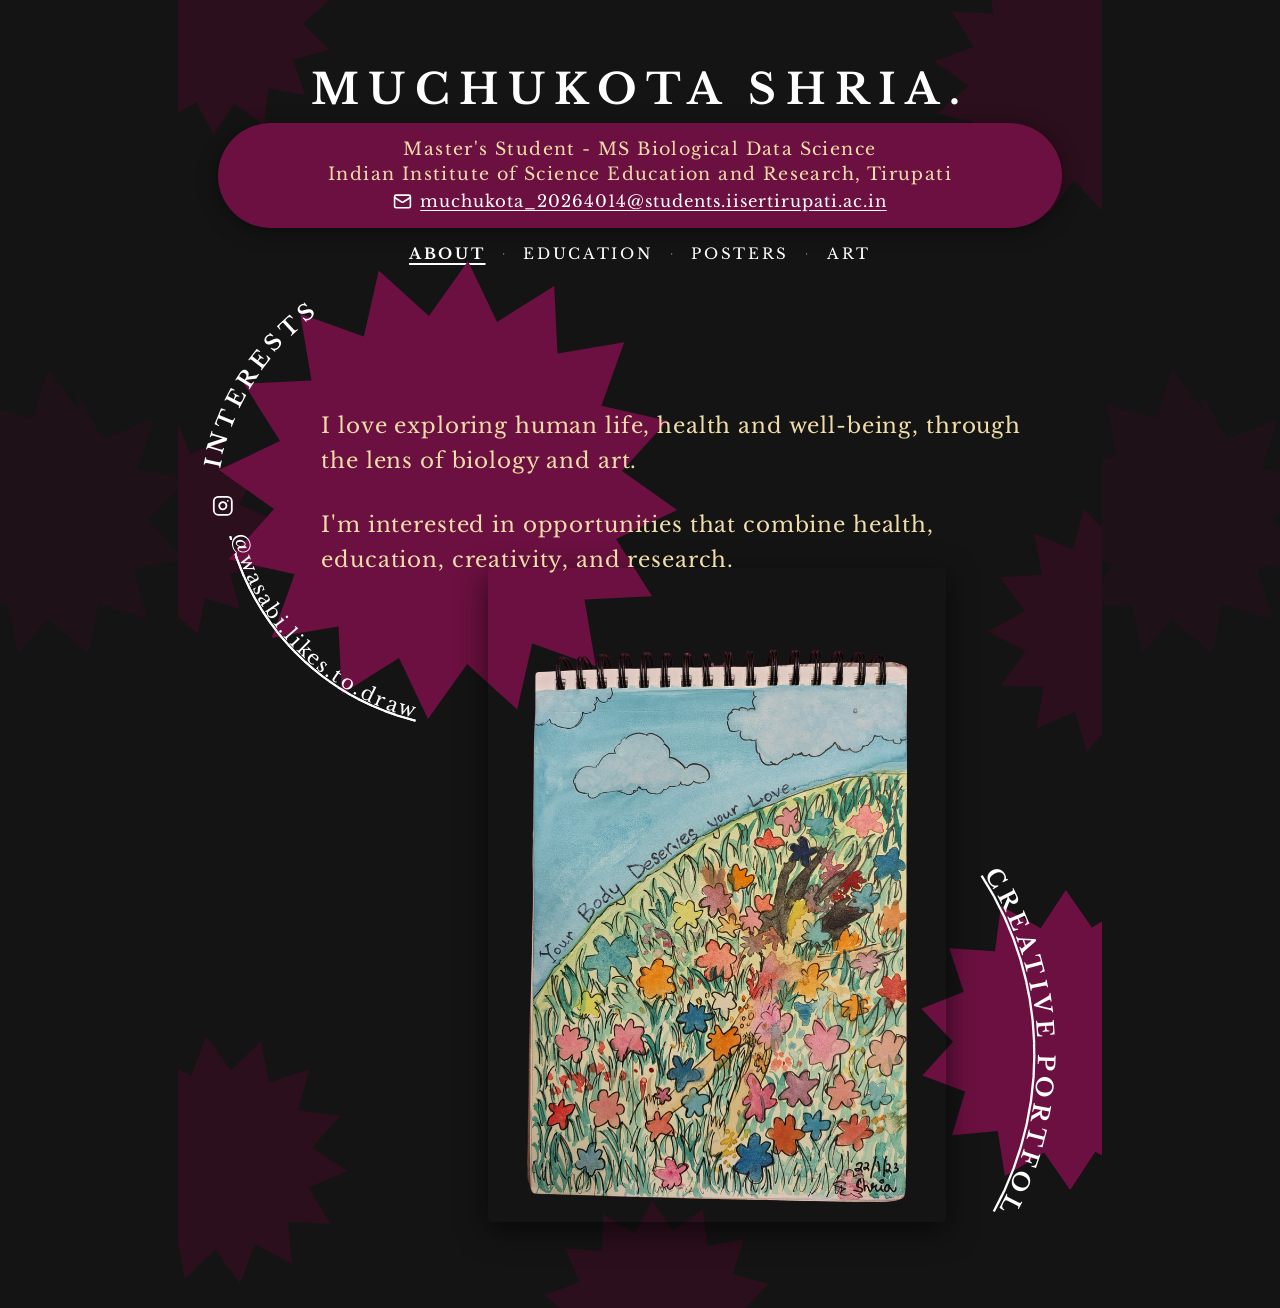
==== index.html @ 9860350b "Build 4-page portfolio website matching PDF design" ====
<!DOCTYPE html>
<html lang="en">
<head>
  <meta charset="UTF-8">
  <meta name="viewport" content="width=device-width, initial-scale=1.0">
  <title>Muchukota Shria — About</title>
  <meta name="description" content="Portfolio of Muchukota Shria (wasabi.likes.to.draw) — Biological Data Science student and artist exploring human life, health, and research.">
  <meta property="og:title" content="Muchukota Shria — Portfolio">
  <meta property="og:description" content="Biological Data Science and Creative Portfolio of Muchukota Shria.">
  <meta property="og:type" content="website">
  <link rel="icon" type="image/svg+xml" href="/favicon.svg">
  <link rel="preconnect" href="https://fonts.googleapis.com">
  <link rel="preconnect" href="https://fonts.gstatic.com" crossorigin>
  <link href="https://fonts.googleapis.com/css2?family=Libre+Baskerville:ital,wght@0,400;0,700;1,400&display=swap" rel="stylesheet">
  <link rel="stylesheet" href="/css/style.css">
</head>
<body>
  <a href="#about" class="sr-only skip-link">Skip to main content</a>

  <div class="page-wrapper">
    <!-- Desktop edge bleed decorative starbursts -->
    <svg class="desktop-bleed-left" viewBox="0 0 240 600" aria-hidden="true" focusable="false">
      <polygon points="120,40 145,85 195,65 180,115 230,125 190,165 225,205 175,215 190,265 140,250 130,300 90,265 60,300 50,250 5,255 30,210 -15,190 20,150 -10,115 35,100 25,50 75,65 90,15 120,55" fill="#2B0F1C" />
    </svg>
    <svg class="desktop-bleed-right" viewBox="0 0 240 600" aria-hidden="true" focusable="false">
      <polygon points="120,40 145,85 195,65 180,115 230,125 190,165 225,205 175,215 190,265 140,250 130,300 90,265 60,300 50,250 5,255 30,210 -15,190 20,150 -10,115 35,100 25,50 75,65 90,15 120,55" fill="#2B0F1C" />
    </svg>

    <main class="artboard" id="about-canvas">
      <section id="about" style="position: static;">
        <!-- Background decorative starbursts (aria-hidden) -->
        <svg class="bg-decor-svg" viewBox="0 0 924 1308" aria-hidden="true" focusable="false">
          <!-- Top-Left Dark Starburst -->
          <polygon points="151.1,49.8 115.1,59.7 127.2,95.0 90.5,88.4 86.0,125.4 55.8,103.5 35.7,134.9 18.0,102.1 -13.7,121.7 -15.4,84.4 -52.5,88.3 -37.9,54.0 -73.0,41.4 -44.9,16.8 -71.1,-9.8 -35.1,-19.7 -47.2,-55.0 -10.5,-48.4 -6.0,-85.4 24.2,-63.5 44.3,-94.9 62.0,-62.1 93.7,-81.7 95.4,-44.4 132.5,-48.3 117.9,-14.0 153.0,-1.4 124.9,23.2" fill="#2B0F1C" />
          <!-- Top-Right Dark Starburst behind pill -->
          <polygon points="1023.7,98.8 984.4,113.0 1006.3,148.5 964.6,146.6 971.2,187.8 933.4,170.1 923.8,210.7 895.7,179.8 871.2,213.7 857.0,174.4 821.5,196.3 823.4,154.6 782.2,161.2 799.9,123.4 759.3,113.8 790.2,85.7 756.3,61.2 795.6,47.0 773.7,11.5 815.4,13.4 808.8,-27.8 846.6,-10.1 856.2,-50.7 884.3,-19.8 908.8,-53.7 923.0,-14.4 958.5,-36.3 956.6,5.4 997.8,-1.2 980.1,36.6 1020.7,46.2 989.8,74.3" fill="#2B0F1C" />
          <!-- Left-Middle Dark Starburst -->
          <polygon points="88.4,567.6 52.2,573.4 61.8,608.7 26.7,598.3 20.0,634.3 -7.0,609.6 -28.7,639.1 -42.4,605.2 -74.7,622.4 -72.3,585.9 -108.9,587.4 -90.8,555.5 -124.5,541.0 -94.4,520.1 -118.4,492.4 -82.2,486.6 -91.8,451.3 -56.7,461.7 -50.0,425.7 -23.0,450.4 -1.3,420.9 12.4,454.8 44.7,437.6 42.3,474.1 78.9,472.6 60.8,504.5 94.5,519.0 64.4,539.9" fill="#2B0F1C" />
          <!-- Bottom-Left Dark Starburst -->
          <polygon points="169.5,1170.9 130.7,1187.6 152.5,1223.8 110.2,1222.0 114.1,1264.1 76.8,1244.2 62.1,1283.8 37.2,1249.7 6.7,1279.0 -1.0,1237.4 -41.2,1250.6 -30.0,1209.8 -71.9,1204.2 -44.2,1172.3 -79.5,1149.1 -40.7,1132.4 -62.5,1096.2 -20.2,1098.0 -24.1,1055.9 13.2,1075.8 27.9,1036.2 52.8,1070.3 83.3,1041.0 91.0,1082.6 131.2,1069.4 120.0,1110.2 161.9,1115.8 134.2,1147.7" fill="#2B0F1C" />
          <!-- Bottom-Edge Dark Starburst -->
          <polygon points="593.3,1335.0 558.3,1348.0 573.4,1382.1 536.2,1378.7 535.0,1416.0 503.0,1396.8 485.7,1429.9 465.2,1398.7 435.3,1421.0 430.4,1384.0 393.8,1391.1 405.4,1355.7 369.3,1346.1 395.1,1319.2 366.7,1295.0 401.7,1282.0 386.6,1247.9 423.8,1251.3 425.0,1214.0 457.0,1233.2 474.3,1200.1 494.8,1231.3 524.7,1209.0 529.6,1246.0 566.2,1238.9 554.6,1274.3 590.7,1283.9 564.9,1310.8" fill="#2B0F1C" />
          <!-- Right-Middle Dark Starburst -->
          <polygon points="1048.3,682.8 1006.1,685.2 1014.1,726.7 975.1,710.6 964.3,751.5 936.1,720.0 908.7,752.2 897.0,711.6 858.3,728.7 865.3,687.0 823.1,685.6 847.5,651.1 810.0,631.6 847.0,611.1 821.7,577.2 863.9,574.8 855.9,533.3 894.9,549.4 905.7,508.5 933.9,540.0 961.3,507.8 973.0,548.4 1011.7,531.3 1004.7,573.0 1046.9,574.4 1022.5,608.9 1060.0,628.4 1023.0,648.9" fill="#2B0F1C" />

          <!-- Big Bright Maroon Starburst (Center approx 270, 490) -->
          <polygon points="499.1,510.0 438.0,539.0 474.0,596.2 406.5,599.5 417.8,666.2 354.2,643.4 339.2,709.4 289.1,664.0 250.0,719.1 221.0,658.0 163.8,694.0 160.5,626.5 93.8,637.8 116.6,574.2 50.6,559.2 96.0,509.1 40.9,470.0 102.0,441.0 66.0,383.8 133.5,380.5 122.2,313.8 185.8,336.6 200.8,270.6 250.9,316.0 290.0,260.9 319.0,322.0 376.2,286.0 379.5,353.5 446.2,342.2 423.4,405.8 489.4,420.8 444.0,470.9" fill="#6B1040" />

          <!-- Cut-off Bright Maroon Starburst on Right Edge -->
          <polygon points="1036.7,1071.2 994.3,1088.3 1008.7,1131.8 963.0,1128.8 957.1,1174.2 917.3,1151.7 892.2,1190.0 866.1,1152.5 826.9,1176.1 819.7,1131.0 774.1,1135.3 787.1,1091.4 744.3,1075.6 775.0,1041.7 743.3,1008.8 785.7,991.7 771.3,948.2 817.0,951.2 822.9,905.8 862.7,928.3 887.8,890.0 913.9,927.5 953.1,903.9 960.3,949.0 1005.9,944.7 992.9,988.6 1035.7,1004.4 1005.0,1038.3" fill="#6B1040" />
        </svg>

        <!-- Top Title -->
        <h1 class="p1-title">MUCHUKOTA SHRIA.</h1>

        <!-- Maroon Pill -->
        <header class="p1-pill">
          <div class="p1-pill-line1">Master's Student - MS Biological Data Science</div>
          <div class="p1-pill-line2">Indian Institute of Science Education and Research, Tirupati</div>
          <a class="p1-pill-email" href="mailto:muchukota_20264014@students.iisertirupati.ac.in">
            <svg viewBox="0 0 24 24" aria-hidden="true" focusable="false" stroke-width="2" stroke-linecap="round" stroke-linejoin="round">
              <rect x="2" y="4" width="20" height="16" rx="2"></rect>
              <path d="m22 7-8.97 5.7a1.94 1.94 0 0 1-2.06 0L2 7"></path>
            </svg>
            muchukota_20264014@students.iisertirupati.ac.in
          </a>
        </header>

        <!-- Site Navigation (Page 1 position: between pill and starburst) -->
        <div class="p1-nav-pos">
          <nav class="site-nav" aria-label="Main">
            <a href="/#about" aria-current="page">ABOUT</a>
            <span class="nav-sep" aria-hidden="true">&#183;</span>
            <a href="/education/">EDUCATION</a>
            <span class="nav-sep" aria-hidden="true">&#183;</span>
            <a href="/posters/">POSTERS</a>
            <span class="nav-sep" aria-hidden="true">&#183;</span>
            <a href="/art/">ART</a>
          </nav>
        </div>

        <!-- Intro Text -->
        <div class="p1-intro">
          <p>I love exploring human life, health and well-being, through the lens of biology and art.</p>
          <p>I'm interested in opportunities that combine health, education, creativity, and research.</p>
        </div>

        <!-- Left Arc Text & Instagram Handle -->
        <svg class="p1-arc-svg" viewBox="0 0 924 1308" aria-hidden="true">
          <defs>
            <!-- Arc for INTERESTS going upward along left edge of starburst -->
            <path id="arc-interests" d="M 40 480 A 250 250 0 0 1 160 300" fill="none" />
            <!-- Arc for Instagram handle curving down and right -->
            <path id="arc-instagram" d="M 52 525 A 250 250 0 0 0 315 725" fill="none" />
            <!-- Arc for CREATIVE PORTFOLIO on right edge -->
            <path id="arc-portfolio" d="M 800 865 A 330 330 0 0 1 820 1210" fill="none" />
          </defs>

          <!-- INTERESTS curved text -->
          <text font-size="22" font-family="'Libre Baskerville', Georgia, serif" font-weight="700" letter-spacing="0.22em" fill="#FFFFFF">
            <textPath href="#arc-interests" startOffset="5%">INTERESTS</textPath>
          </text>

          <!-- Instagram Camera Icon at (47, 517) -->
          <g transform="translate(34, 495) scale(0.9)" stroke="#FFFFFF" fill="none" stroke-width="2" stroke-linecap="round" stroke-linejoin="round">
            <rect x="2" y="2" width="20" height="20" rx="5" ry="5"></rect>
            <path d="M16 11.37A4 4 0 1 1 12.63 8 4 4 0 0 1 16 11.37z"></path>
            <line x1="17.5" y1="6.5" x2="17.51" y2="6.5"></line>
          </g>

          <!-- @wasabi.likes.to.draw curved link -->
          <text font-size="20" font-family="'Libre Baskerville', Georgia, serif" font-weight="400" letter-spacing="0.12em" fill="#FFFFFF" text-decoration="underline">
            <textPath href="#arc-instagram" startOffset="3%">
              <a href="https://instagram.com/wasabi.likes.to.draw" target="_blank" rel="noopener" fill="#FFFFFF">@wasabi.likes.to.draw</a>
            </textPath>
          </text>

          <!-- CREATIVE PORTFOLIO curved text link -->
          <text font-size="23" font-family="'Libre Baskerville', Georgia, serif" font-weight="700" letter-spacing="0.22em" fill="#FFFFFF">
            <textPath href="#arc-portfolio" startOffset="3%">
              <a href="/art/" fill="#FFFFFF">CREATIVE PORTFOLIO</a>
            </textPath>
          </text>
        </svg>

        <!-- Page 1 Image: Notebook Painting -->
        <div class="p1-image-wrap">
          <img src="/images/about-notebook-painting.jpg"
               alt="Watercolor on spiral-bound notebook titled 'Your Body Deserves your Love.' showing a colorful flower meadow and blue sky"
               width="922"
               height="1229"
               decoding="async">
        </div>
      </section>
    </main>
  </div>

  <script src="/js/main.js" defer></script>
</body>
</html>
---- css/style.css ----
/* ==========================================================================
   MUCHUKOTA SHRIA - PORTFOLIO DESIGN SYSTEM
   Source of Truth: Shria_nov_26_-_original_version.pdf (924 x 1308 px canvas)
   ========================================================================== */

:root {
  --bg-dark: #141414;
  --maroon-bright: #6B1040;
  --maroon-dark: #2B0F1C;
  --maroon-shadow: #4A0B2C;
  --text-cream: #F0DDA8;
  --text-white: #FFFFFF;
  --teal-grey: #7B9EA0;
  --pale-grey-blue: #C8D0DA;
  --sage-green: #A9D3B5;
  --periwinkle: #B4C3EA;
  --tan-blob: #B7A06C;
  --font-serif: 'Libre Baskerville', Georgia, 'Times New Roman', serif;
}

*, *::before, *::after {
  box-sizing: border-box;
  margin: 0;
  padding: 0;
}

html {
  background-color: var(--bg-dark);
  color: var(--text-cream);
  font-family: var(--font-serif);
  -webkit-font-smoothing: antialiased;
  -moz-osx-font-smoothing: grayscale;
}

body {
  min-height: 100vh;
  background-color: var(--bg-dark);
  color: var(--text-cream);
  overflow-x: hidden;
  position: relative;
  display: flex;
  flex-direction: column;
}

/* Accessibility skip link */
.sr-only {
  position: absolute;
  width: 1px;
  height: 1px;
  padding: 0;
  margin: -1px;
  overflow: hidden;
  clip: rect(0, 0, 0, 0);
  white-space: nowrap;
  border: 0;
}

.skip-link:focus {
  position: absolute;
  top: 10px;
  left: 10px;
  width: auto;
  height: auto;
  padding: 8px 16px;
  background: var(--text-cream);
  color: var(--bg-dark);
  z-index: 10000;
  clip: auto;
  text-decoration: none;
  font-weight: bold;
}

/* Base links */
a {
  color: inherit;
  text-decoration: underline;
  transition: opacity 0.2s ease;
}

a:hover {
  opacity: 0.85;
}

a:focus-visible {
  outline: 1.5px solid var(--text-cream);
  outline-offset: 3px;
}

/* ==========================================================================
   NAVIGATION
   Single centered line: "ABOUT · EDUCATION · POSTERS · ART"
   Present on all 4 pages. Identical markup & classes.
   ========================================================================== */
.site-nav {
  display: flex;
  align-items: center;
  justify-content: center;
  flex-wrap: wrap;
  gap: 0.6em 0.8em;
  font-family: var(--font-serif);
  font-size: clamp(12px, 1.35vw, 15px);
  text-transform: uppercase;
  letter-spacing: 0.18em;
  color: var(--text-white);
  padding: 4px 8px;
  user-select: none;
  z-index: 30;
}

.site-nav a {
  text-decoration: none;
  color: var(--text-white);
  padding: 2px 4px;
  white-space: nowrap;
}

.site-nav a[aria-current="page"] {
  text-decoration: underline;
  text-underline-offset: 4px;
  text-decoration-thickness: 1.5px;
  font-weight: 700;
  color: var(--text-white);
}

.site-nav .nav-sep {
  color: rgba(240, 221, 168, 0.6);
  font-size: 0.75em;
  line-height: 1;
}

/* Nav wrapper variations per page specification */
.nav-strip {
  width: 100%;
  background-color: var(--bg-dark);
  min-height: 48px;
  display: flex;
  align-items: center;
  justify-content: center;
  padding: 8px 16px;
  position: relative;
  z-index: 40;
}

.p1-nav-pos {
  position: absolute;
  top: 18.2%; /* y approx 238px on 1308 canvas */
  left: 0;
  width: 100%;
}

.p3-nav-pos {
  position: absolute;
  top: 5.2%; /* y approx 68px on 1308 canvas */
  left: 0;
  width: 100%;
}

/* ==========================================================================
   PAGE WRAPPER & ARTBOARD
   Canvas Reference: 924px x 1308px (A4 portrait proportion ~0.7064)
   ========================================================================== */
.page-wrapper {
  width: 100%;
  display: flex;
  flex-direction: column;
  align-items: center;
  position: relative;
  flex: 1;
}

.artboard {
  position: relative;
  width: 100%;
  max-width: 924px;
  aspect-ratio: 924 / 1308;
  background-color: var(--bg-dark);
  overflow: hidden;
  margin: 0 auto;
}

/* Full bleed decorative background SVG layer */
.bg-decor-svg {
  position: absolute;
  inset: 0;
  width: 100%;
  height: 100%;
  pointer-events: none;
  z-index: 1;
}

/* Desktop edge-bleed decorative starbursts */
.desktop-bleed-left,
.desktop-bleed-right {
  display: none;
}

@media (min-width: 1080px) {
  .desktop-bleed-left,
  .desktop-bleed-right {
    display: block;
    position: absolute;
    top: 50%;
    transform: translateY(-50%);
    width: 240px;
    height: 600px;
    pointer-events: none;
    z-index: 0;
    opacity: 0.5;
  }
  .desktop-bleed-left {
    left: calc(50% - 462px - 220px);
  }
  .desktop-bleed-right {
    right: calc(50% - 462px - 220px);
  }
}

/* ==========================================================================
   PAGE 1: ABOUT (HOMEPAGE)
   ========================================================================== */
.p1-title {
  position: absolute;
  top: 4.8%; /* y ~ 63px */
  left: 0;
  width: 100%;
  text-align: center;
  font-size: clamp(26px, 4.3vw, 42px);
  font-weight: 700;
  text-transform: uppercase;
  letter-spacing: 0.22em;
  color: var(--text-white);
  z-index: 10;
}

.p1-pill {
  position: absolute;
  top: 9.4%; /* y ~ 123px */
  left: 4.3%; /* x ~ 40px */
  width: 91.4%; /* width ~ 844px */
  height: 8.0%; /* height ~ 104px */
  background-color: var(--maroon-bright);
  border-radius: 9999px;
  display: flex;
  flex-direction: column;
  align-items: center;
  justify-content: center;
  gap: 3px;
  padding: 8px 24px;
  text-align: center;
  color: var(--text-cream);
  z-index: 10;
  box-shadow: 0 4px 20px rgba(0, 0, 0, 0.4);
}

.p1-pill-line1,
.p1-pill-line2 {
  font-size: clamp(12px, 1.8vw, 17.5px);
  letter-spacing: 0.08em;
  color: var(--text-cream);
  line-height: 1.25;
}

.p1-pill-email {
  font-size: clamp(12px, 1.7vw, 16.5px);
  letter-spacing: 0.06em;
  display: inline-flex;
  align-items: center;
  gap: 8px;
  color: var(--text-white);
  text-decoration: underline;
  text-underline-offset: 3px;
  margin-top: 2px;
}

.p1-pill-email svg {
  width: 1.15em;
  height: 1.15em;
  flex-shrink: 0;
  stroke: currentColor;
  fill: none;
}

.p1-intro {
  position: absolute;
  top: 31.3%; /* y ~ 410px */
  left: 15.5%; /* x ~ 143px */
  width: 80%; /* width ~ 739px */
  z-index: 10;
  color: var(--text-cream);
  font-size: clamp(15px, 2.1vw, 21.5px);
  line-height: 1.6;
  letter-spacing: 0.04em;
  display: flex;
  flex-direction: column;
  gap: 1.4em;
}

.p1-image-wrap {
  position: absolute;
  top: 43.4%; /* y ~ 568px */
  left: 33.5%; /* x ~ 310px */
  width: 49.6%; /* width ~ 458px */
  height: 50.0%; /* height ~ 654px */
  z-index: 8;
  display: flex;
  align-items: flex-start;
  justify-content: center;
}

.p1-image-wrap img {
  width: 100%;
  height: 100%;
  object-fit: cover;
  object-position: top center;
  box-shadow: 0 8px 30px rgba(0, 0, 0, 0.6);
  border-radius: 4px;
}

/* Curved text SVG layers on Page 1 */
.p1-arc-svg {
  position: absolute;
  inset: 0;
  width: 100%;
  height: 100%;
  z-index: 12;
  pointer-events: none;
}

.p1-arc-svg a,
.p1-arc-svg text {
  pointer-events: auto;
  font-family: var(--font-serif);
  fill: var(--text-white);
}

/* ==========================================================================
   PAGE 2: EDUCATION
   ========================================================================== */
.p2-arc-svg {
  position: absolute;
  inset: 0;
  width: 100%;
  height: 100%;
  z-index: 15;
  pointer-events: none;
}

.p2-starburst-text {
  position: absolute;
  z-index: 10;
  display: flex;
  flex-direction: column;
  align-items: center;
  justify-content: center;
  text-align: center;
  border-radius: 50%;
  color: #141414;
}

.p2-teal-content {
  top: 8.5%; /* center ~ 240px */
  left: 17.5%; /* center ~ 315px */
  width: 33%;
  height: 23%;
  padding: 10px;
}

.p2-teal-content .p2-degree {
  font-size: clamp(13px, 1.95vw, 19.5px);
  font-weight: 700;
  line-height: 1.25;
  letter-spacing: 0.05em;
  color: #141414;
}

.p2-teal-content .p2-dates {
  font-size: clamp(12px, 1.8vw, 18px);
  font-weight: 700;
  margin: 4px 0 6px 0;
  color: #141414;
}

.p2-teal-content .p2-inst {
  font-size: clamp(12px, 1.7vw, 17px);
  line-height: 1.25;
  letter-spacing: 0.04em;
  color: #141414;
}

.p2-grey-content {
  top: 25.5%; /* center ~ 455px */
  left: 54.5%; /* center ~ 650px */
  width: 32%;
  height: 22.5%;
  padding: 10px;
}

.p2-grey-content .p2-degree {
  font-size: clamp(13px, 1.85vw, 18.5px);
  font-weight: 700;
  line-height: 1.25;
  letter-spacing: 0.04em;
  color: #141414;
}

.p2-grey-content .p2-dates {
  font-size: clamp(12px, 1.75vw, 17.5px);
  font-weight: 700;
  margin: 4px 0 6px 0;
  color: #141414;
}

.p2-grey-content .p2-inst {
  font-size: clamp(11.5px, 1.55vw, 15.5px);
  line-height: 1.25;
  letter-spacing: 0.03em;
  color: #242424;
}

.p2-figure {
  position: absolute;
  top: 26.6%; /* y ~ 348px */
  left: 10.5%; /* x ~ 97px */
  width: 21.6%; /* width ~ 200px */
  height: 27.3%; /* height ~ 357px */
  z-index: 12;
}

.p2-figure img {
  width: 100%;
  height: 100%;
  object-fit: contain;
}

.p2-courses-block {
  position: absolute;
  top: 56.4%; /* y ~ 738px */
  left: 14.1%; /* x ~ 130px */
  width: 44%;
  z-index: 10;
  color: var(--text-cream);
}

.p2-courses-block h2 {
  font-size: clamp(15px, 2.0vw, 20px);
  font-weight: 400;
  letter-spacing: 0.05em;
  margin-bottom: 10px;
}

.p2-courses-block ul {
  list-style: none;
  display: flex;
  flex-direction: column;
  gap: 7px;
}

.p2-courses-block li {
  font-size: clamp(13.5px, 1.85vw, 18.5px);
  letter-spacing: 0.04em;
  display: flex;
  align-items: center;
  gap: 10px;
}

.p2-courses-block li::before {
  content: "•";
  font-size: 1.3em;
  line-height: 0;
  color: var(--text-cream);
}

.p2-photo-pigeons {
  position: absolute;
  top: 49.9%; /* y ~ 653px */
  left: 59.0%; /* x ~ 545px */
  width: 36.8%; /* width ~ 340px */
  height: 14.5%; /* height ~ 190px */
  z-index: 9;
}

.p2-photo-hands {
  position: absolute;
  top: 65.5%; /* y ~ 857px */
  left: 65.2%; /* x ~ 602px */
  width: 32.0%; /* width ~ 296px */
  height: 15.0%; /* height ~ 196px */
  z-index: 9;
}

.p2-photo-pigeons img,
.p2-photo-hands img {
  width: 100%;
  height: 100%;
  object-fit: cover;
  box-shadow: 0 4px 18px rgba(0, 0, 0, 0.6);
}

.p2-certs-block {
  position: absolute;
  top: 73.9%; /* y ~ 967px */
  left: 5.2%; /* x ~ 48px */
  width: 58.0%; /* width ~ 535px */
  z-index: 10;
}

.p2-certs-block h2 {
  font-size: clamp(14px, 1.9vw, 19px);
  font-weight: 400;
  text-transform: uppercase;
  letter-spacing: 0.15em;
  color: var(--text-white);
  margin-bottom: 12px;
}

.p2-certs-block ul {
  list-style: none;
  display: flex;
  flex-direction: column;
  gap: 9px;
}

.p2-certs-block li {
  font-size: clamp(12.5px, 1.65vw, 16.5px);
  letter-spacing: 0.04em;
  line-height: 1.35;
  display: flex;
  align-items: flex-start;
  gap: 10px;
}

.p2-certs-block li::before {
  content: "•";
  font-size: 1.3em;
  line-height: 1;
  flex-shrink: 0;
}

.p2-certs-block .sage {
  color: var(--sage-green);
}
.p2-certs-block .sage::before {
  color: var(--sage-green);
}

.p2-certs-block .periwinkle {
  color: var(--periwinkle);
}
.p2-certs-block .periwinkle::before {
  color: var(--periwinkle);
}

/* ==========================================================================
   PAGE 3: POSTERS
   ========================================================================== */
.p3-grid-item {
  position: absolute;
  z-index: 10;
}

.p3-cancer {
  top: 11.5%; /* y ~ 150px */
  left: 5.4%; /* x ~ 50px */
  width: 47.4%; /* width ~ 438px */
  height: 46.3%; /* height ~ 605px */
}

.p3-meal {
  top: 11.5%; /* y ~ 150px */
  left: 54.6%; /* x ~ 505px */
  width: 43.2%; /* width ~ 399px */
  height: 38.1%; /* height ~ 498px */
}

.p3-macromolecules {
  top: 50.2%; /* y ~ 657px */
  left: 54.6%; /* x ~ 505px */
  width: 43.2%; /* width ~ 399px */
  height: 38.4%; /* height ~ 502px */
}

.p3-cloud {
  top: 59.3%; /* y ~ 775px */
  left: 2.2%; /* x ~ 20px */
  width: 50.6%; /* width ~ 468px */
  height: 25.2%; /* height ~ 330px */
}

.p3-grid-item img {
  width: 100%;
  height: 100%;
  object-fit: cover;
  box-shadow: 0 4px 20px rgba(0, 0, 0, 0.7);
}

.p3-label {
  position: absolute;
  top: 86.9%; /* y ~ 1137px */
  left: 5.4%;
  width: 47.4%; /* Align with right edge of cancer/cloud column */
  text-align: right;
  font-size: clamp(24px, 3.8vw, 36px);
  font-weight: 400;
  text-transform: uppercase;
  letter-spacing: 0.22em;
  color: var(--text-white);
  z-index: 12;
}

/* ==========================================================================
   PAGE 4: ART (WATERCOLOUR AND ACRYLIC / SELF-PORTRAITS)
   ========================================================================== */
.p4-title {
  position: absolute;
  top: 3.6%; /* y ~ 47px */
  left: 2.0%; /* x ~ 18px */
  font-size: clamp(18px, 2.8vw, 27px);
  font-weight: 400;
  text-transform: uppercase;
  letter-spacing: 0.22em;
  color: var(--text-white);
  z-index: 15;
}

.p4-hands {
  position: absolute;
  top: 7.1%; /* y ~ 93px */
  left: 4.0%; /* x ~ 37px */
  width: 46.4%; /* width ~ 429px */
  height: 23.7%; /* height ~ 310px */
  z-index: 10;
}

.p4-hands img {
  width: 100%;
  height: 100%;
  object-fit: cover;
  box-shadow: 0 4px 18px rgba(0, 0, 0, 0.6);
}

.p4-tote {
  position: absolute;
  top: 30.8%; /* y ~ 403px */
  left: 10.3%; /* x ~ 95px */
  width: 39.0%; /* width ~ 360px */
  height: 28.4%; /* height ~ 372px */
  z-index: 11;
}

.p4-tote img {
  width: 100%;
  height: 100%;
  object-fit: contain;
}

.p4-padmapani {
  position: absolute;
  top: 7.1%; /* y ~ 93px */
  left: 50.6%; /* x ~ 468px */
  width: 43.7%; /* width ~ 404px */
  height: 46.4%; /* height ~ 607px */
  z-index: 10;
}

.p4-padmapani img {
  width: 100%;
  height: 100%;
  object-fit: cover;
  box-shadow: 0 6px 24px rgba(0, 0, 0, 0.65);
}

.p4-selfportraits-label {
  position: absolute;
  top: 62.3%; /* y ~ 815px */
  left: 12.7%; /* x ~ 117px */
  font-size: clamp(22px, 3.5vw, 34px);
  font-weight: 400;
  text-transform: uppercase;
  letter-spacing: 0.24em;
  line-height: 1.25;
  color: var(--text-white);
  z-index: 15;
}

.p4-upward-wrap {
  position: absolute;
  top: 54.1%; /* y ~ 708px */
  left: 50.8%; /* x ~ 469px */
  width: 42.1%; /* width ~ 389px */
  height: 44.3%; /* height ~ 580px */
  z-index: 10;
}

.p4-upward-shadow {
  position: absolute;
  top: 18px;
  left: 18px;
  width: 100%;
  height: 100%;
  background-color: var(--maroon-bright);
  border-radius: 25px;
  z-index: 1;
}

.p4-upward-wrap img {
  position: relative;
  width: 100%;
  height: 100%;
  object-fit: cover;
  border-radius: 25px;
  z-index: 2;
  box-shadow: 0 4px 20px rgba(0, 0, 0, 0.5);
}

.p4-seated-wrap {
  position: absolute;
  top: 70.7%; /* y ~ 925px */
  left: 13.0%; /* x ~ 120px */
  width: 33.5%; /* width ~ 310px */
  height: 29.3%; /* runs off bottom edge */
  z-index: 12;
}

.p4-seated-wrap svg.tan-blob {
  position: absolute;
  top: -4%;
  left: -8%;
  width: 116%;
  height: 105%;
  z-index: 1;
  pointer-events: none;
}

.p4-seated-wrap img {
  position: relative;
  width: 100%;
  height: 100%;
  object-fit: contain;
  object-position: top center;
  z-index: 2;
}

/* ==========================================================================
   MODAL LIGHTBOX (Phone tap fullscreen image viewer)
   ========================================================================== */
.lightbox {
  display: none;
  position: fixed;
  inset: 0;
  background-color: rgba(10, 10, 10, 0.95);
  backdrop-filter: blur(6px);
  z-index: 99999;
  align-items: center;
  justify-content: center;
  padding: 16px;
  cursor: pointer;
}

.lightbox.active {
  display: flex;
}

.lightbox img {
  max-width: 96vw;
  max-height: 92vh;
  object-fit: contain;
  border-radius: 4px;
  box-shadow: 0 10px 40px rgba(0, 0, 0, 0.8);
}

.lightbox-close {
  position: absolute;
  top: 20px;
  right: 20px;
  color: var(--text-cream);
  font-size: 28px;
  background: none;
  border: none;
  cursor: pointer;
  padding: 8px;
  line-height: 1;
}

/* ==========================================================================
   RESPONSIVE REFLOW & ADAPTATIONS (< 640px)
   Proportions scale fluidly; text sizes protect legibility via clamp()
   ========================================================================== */
@media (max-width: 640px) {
  .site-nav {
    letter-spacing: 0.12em;
    gap: 0.4em 0.6em;
  }
  
  .p1-pill {
    padding: 6px 12px;
  }
  
  .p1-pill-line1,
  .p1-pill-line2,
  .p1-pill-email {
    font-size: clamp(10px, 2.7vw, 13px);
  }
}
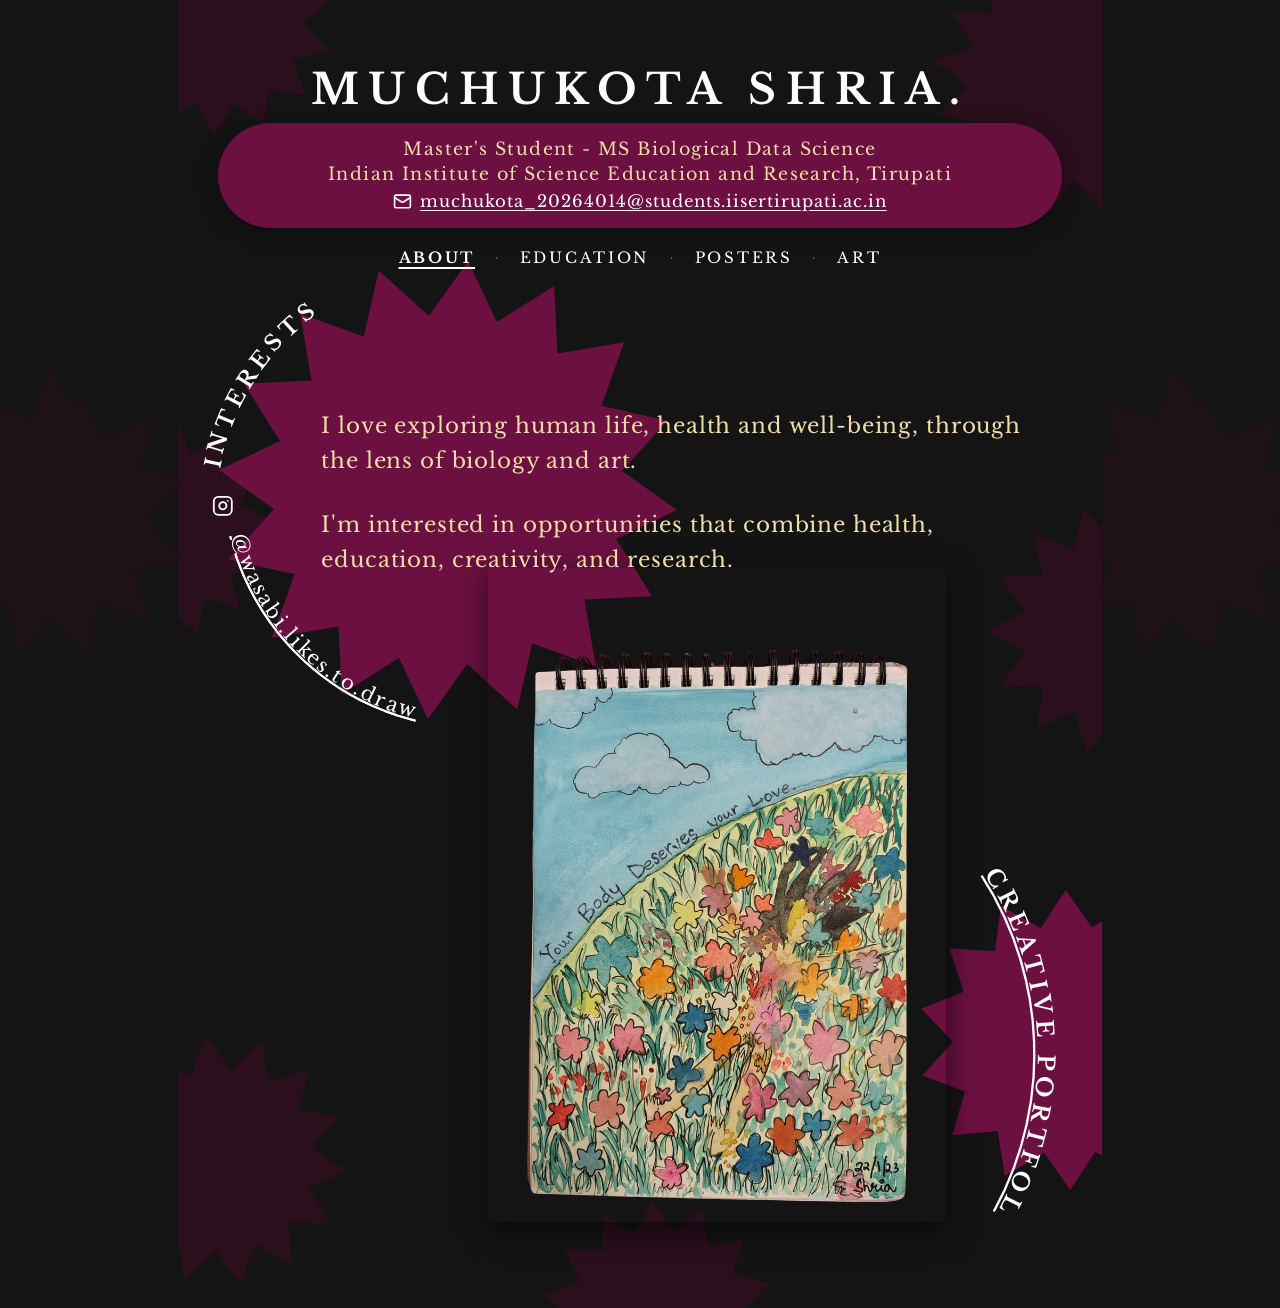
==== commit 6668b342: "Optimize and declutter mobile layout with responsive reflow" ====
--- a/index.html
+++ b/index.html
@@ -27,7 +27,7 @@
     </svg>
 
     <main class="artboard" id="about-canvas">
-      <section id="about" style="position: static;">
+      <section id="about" style="position: static; width: 100%; display: flex; flex-direction: column; align-items: center;">
         <!-- Background decorative starbursts (aria-hidden) -->
         <svg class="bg-decor-svg" viewBox="0 0 924 1308" aria-hidden="true" focusable="false">
           <!-- Top-Left Dark Starburst -->
@@ -79,20 +79,30 @@
           </nav>
         </div>
 
+        <!-- Mobile Interests Row (visible on phones, hidden on desktop) -->
+        <div class="p1-mobile-interests">
+          <span class="p1-mobile-label">INTERESTS</span>
+          <a class="p1-mobile-handle" href="https://instagram.com/wasabi.likes.to.draw" target="_blank" rel="noopener">
+            <svg viewBox="0 0 24 24" stroke-width="2" stroke-linecap="round" stroke-linejoin="round">
+              <rect x="2" y="2" width="20" height="20" rx="5" ry="5"></rect>
+              <path d="M16 11.37A4 4 0 1 1 12.63 8 4 4 0 0 1 16 11.37z"></path>
+              <line x1="17.5" y1="6.5" x2="17.51" y2="6.5"></line>
+            </svg>
+            @wasabi.likes.to.draw
+          </a>
+        </div>
+
         <!-- Intro Text -->
         <div class="p1-intro">
           <p>I love exploring human life, health and well-being, through the lens of biology and art.</p>
           <p>I'm interested in opportunities that combine health, education, creativity, and research.</p>
         </div>
 
-        <!-- Left Arc Text & Instagram Handle -->
+        <!-- Desktop Curved Arcs (visible on desktop >= 821px) -->
         <svg class="p1-arc-svg" viewBox="0 0 924 1308" aria-hidden="true">
           <defs>
-            <!-- Arc for INTERESTS going upward along left edge of starburst -->
             <path id="arc-interests" d="M 40 480 A 250 250 0 0 1 160 300" fill="none" />
-            <!-- Arc for Instagram handle curving down and right -->
             <path id="arc-instagram" d="M 52 525 A 250 250 0 0 0 315 725" fill="none" />
-            <!-- Arc for CREATIVE PORTFOLIO on right edge -->
             <path id="arc-portfolio" d="M 800 865 A 330 330 0 0 1 820 1210" fill="none" />
           </defs>
 
@@ -131,6 +141,11 @@
                height="1229"
                decoding="async">
         </div>
+
+        <!-- Mobile Creative Portfolio Link -->
+        <div class="p1-mobile-portfolio">
+          <a href="/art/">CREATIVE PORTFOLIO &rarr;</a>
+        </div>
       </section>
     </main>
   </div>
--- a/css/style.css
+++ b/css/style.css
@@ -1,6 +1,10 @@
 /* ==========================================================================
    MUCHUKOTA SHRIA - PORTFOLIO DESIGN SYSTEM
    Source of Truth: Shria_nov_26_-_original_version.pdf (924 x 1308 px canvas)
+   Responsive Strategy:
+   - Desktop (>= 821px): Pixel-proportional artboard (924x1308) matching PDF exactly.
+   - Mobile (< 821px): Elegant, spacious, uncluttered vertical flow with generous
+     tap targets, readable typography, and staggered natural-height gallery items.
    ========================================================================== */
 
 :root {
@@ -96,13 +100,13 @@
   align-items: center;
   justify-content: center;
   flex-wrap: wrap;
-  gap: 0.6em 0.8em;
+  gap: 0.6em 0.9em;
   font-family: var(--font-serif);
   font-size: clamp(12px, 1.35vw, 15px);
   text-transform: uppercase;
   letter-spacing: 0.18em;
   color: var(--text-white);
-  padding: 4px 8px;
+  padding: 6px 12px;
   user-select: none;
   z-index: 30;
 }
@@ -110,7 +114,7 @@
 .site-nav a {
   text-decoration: none;
   color: var(--text-white);
-  padding: 2px 4px;
+  padding: 4px 6px;
   white-space: nowrap;
 }
 
@@ -128,37 +132,19 @@
   line-height: 1;
 }
 
-/* Nav wrapper variations per page specification */
 .nav-strip {
   width: 100%;
   background-color: var(--bg-dark);
-  min-height: 48px;
+  min-height: 52px;
   display: flex;
   align-items: center;
   justify-content: center;
-  padding: 8px 16px;
+  padding: 10px 16px;
   position: relative;
   z-index: 40;
 }
 
-.p1-nav-pos {
-  position: absolute;
-  top: 18.2%; /* y approx 238px on 1308 canvas */
-  left: 0;
-  width: 100%;
-}
-
-.p3-nav-pos {
-  position: absolute;
-  top: 5.2%; /* y approx 68px on 1308 canvas */
-  left: 0;
-  width: 100%;
-}
-
-/* ==========================================================================
-   PAGE WRAPPER & ARTBOARD
-   Canvas Reference: 924px x 1308px (A4 portrait proportion ~0.7064)
-   ========================================================================== */
+/* Page wrapper */
 .page-wrapper {
   width: 100%;
   display: flex;
@@ -168,33 +154,13 @@
   flex: 1;
 }
 
-.artboard {
-  position: relative;
-  width: 100%;
-  max-width: 924px;
-  aspect-ratio: 924 / 1308;
-  background-color: var(--bg-dark);
-  overflow: hidden;
-  margin: 0 auto;
-}
-
-/* Full bleed decorative background SVG layer */
-.bg-decor-svg {
-  position: absolute;
-  inset: 0;
-  width: 100%;
-  height: 100%;
-  pointer-events: none;
-  z-index: 1;
-}
-
 /* Desktop edge-bleed decorative starbursts */
 .desktop-bleed-left,
 .desktop-bleed-right {
   display: none;
 }
 
-@media (min-width: 1080px) {
+@media (min-width: 1100px) {
   .desktop-bleed-left,
   .desktop-bleed-right {
     display: block;
@@ -205,7 +171,7 @@
     height: 600px;
     pointer-events: none;
     z-index: 0;
-    opacity: 0.5;
+    opacity: 0.45;
   }
   .desktop-bleed-left {
     left: calc(50% - 462px - 220px);
@@ -216,528 +182,1117 @@
 }
 
 /* ==========================================================================
-   PAGE 1: ABOUT (HOMEPAGE)
+   DESKTOP ARTBOARD LAYOUT (>= 821px)
+   Strict proportional translation of the 924 x 1308 PDF canvas
    ========================================================================== */
-.p1-title {
-  position: absolute;
-  top: 4.8%; /* y ~ 63px */
-  left: 0;
-  width: 100%;
-  text-align: center;
-  font-size: clamp(26px, 4.3vw, 42px);
-  font-weight: 700;
-  text-transform: uppercase;
-  letter-spacing: 0.22em;
-  color: var(--text-white);
-  z-index: 10;
-}
-
-.p1-pill {
-  position: absolute;
-  top: 9.4%; /* y ~ 123px */
-  left: 4.3%; /* x ~ 40px */
-  width: 91.4%; /* width ~ 844px */
-  height: 8.0%; /* height ~ 104px */
-  background-color: var(--maroon-bright);
-  border-radius: 9999px;
-  display: flex;
-  flex-direction: column;
-  align-items: center;
-  justify-content: center;
-  gap: 3px;
-  padding: 8px 24px;
-  text-align: center;
-  color: var(--text-cream);
-  z-index: 10;
-  box-shadow: 0 4px 20px rgba(0, 0, 0, 0.4);
-}
-
-.p1-pill-line1,
-.p1-pill-line2 {
-  font-size: clamp(12px, 1.8vw, 17.5px);
-  letter-spacing: 0.08em;
-  color: var(--text-cream);
-  line-height: 1.25;
-}
-
-.p1-pill-email {
-  font-size: clamp(12px, 1.7vw, 16.5px);
-  letter-spacing: 0.06em;
-  display: inline-flex;
-  align-items: center;
-  gap: 8px;
-  color: var(--text-white);
-  text-decoration: underline;
-  text-underline-offset: 3px;
-  margin-top: 2px;
-}
-
-.p1-pill-email svg {
-  width: 1.15em;
-  height: 1.15em;
-  flex-shrink: 0;
-  stroke: currentColor;
-  fill: none;
-}
-
-.p1-intro {
-  position: absolute;
-  top: 31.3%; /* y ~ 410px */
-  left: 15.5%; /* x ~ 143px */
-  width: 80%; /* width ~ 739px */
-  z-index: 10;
-  color: var(--text-cream);
-  font-size: clamp(15px, 2.1vw, 21.5px);
-  line-height: 1.6;
-  letter-spacing: 0.04em;
-  display: flex;
-  flex-direction: column;
-  gap: 1.4em;
-}
-
-.p1-image-wrap {
-  position: absolute;
-  top: 43.4%; /* y ~ 568px */
-  left: 33.5%; /* x ~ 310px */
-  width: 49.6%; /* width ~ 458px */
-  height: 50.0%; /* height ~ 654px */
-  z-index: 8;
-  display: flex;
-  align-items: flex-start;
-  justify-content: center;
-}
-
-.p1-image-wrap img {
-  width: 100%;
-  height: 100%;
-  object-fit: cover;
-  object-position: top center;
-  box-shadow: 0 8px 30px rgba(0, 0, 0, 0.6);
-  border-radius: 4px;
-}
-
-/* Curved text SVG layers on Page 1 */
-.p1-arc-svg {
-  position: absolute;
-  inset: 0;
-  width: 100%;
-  height: 100%;
-  z-index: 12;
-  pointer-events: none;
-}
-
-.p1-arc-svg a,
-.p1-arc-svg text {
-  pointer-events: auto;
-  font-family: var(--font-serif);
-  fill: var(--text-white);
+@media (min-width: 821px) {
+  .artboard {
+    position: relative;
+    width: 100%;
+    max-width: 924px;
+    aspect-ratio: 924 / 1308;
+    background-color: var(--bg-dark);
+    overflow: hidden;
+    margin: 0 auto;
+  }
+
+  .bg-decor-svg {
+    position: absolute;
+    inset: 0;
+    width: 100%;
+    height: 100%;
+    pointer-events: none;
+    z-index: 1;
+  }
+
+  /* Page 1 Desktop */
+  .p1-title {
+    position: absolute;
+    top: 4.8%;
+    left: 0;
+    width: 100%;
+    text-align: center;
+    font-size: clamp(26px, 4.3vw, 42px);
+    font-weight: 700;
+    text-transform: uppercase;
+    letter-spacing: 0.22em;
+    color: var(--text-white);
+    z-index: 10;
+  }
+
+  .p1-pill {
+    position: absolute;
+    top: 9.4%;
+    left: 4.3%;
+    width: 91.4%;
+    height: 8.0%;
+    background-color: var(--maroon-bright);
+    border-radius: 9999px;
+    display: flex;
+    flex-direction: column;
+    align-items: center;
+    justify-content: center;
+    gap: 3px;
+    padding: 8px 24px;
+    text-align: center;
+    color: var(--text-cream);
+    z-index: 10;
+    box-shadow: 0 4px 20px rgba(0, 0, 0, 0.4);
+  }
+
+  .p1-pill-line1,
+  .p1-pill-line2 {
+    font-size: clamp(12px, 1.8vw, 17.5px);
+    letter-spacing: 0.08em;
+    color: var(--text-cream);
+    line-height: 1.25;
+  }
+
+  .p1-pill-email {
+    font-size: clamp(12px, 1.7vw, 16.5px);
+    letter-spacing: 0.06em;
+    display: inline-flex;
+    align-items: center;
+    gap: 8px;
+    color: var(--text-white);
+    text-decoration: underline;
+    text-underline-offset: 3px;
+    margin-top: 2px;
+  }
+
+  .p1-pill-email svg {
+    width: 1.15em;
+    height: 1.15em;
+    flex-shrink: 0;
+    stroke: currentColor;
+    fill: none;
+  }
+
+  .p1-nav-pos {
+    position: absolute;
+    top: 18.2%;
+    left: 0;
+    width: 100%;
+    z-index: 25;
+  }
+
+  .p1-intro {
+    position: absolute;
+    top: 31.3%;
+    left: 15.5%;
+    width: 80%;
+    z-index: 10;
+    color: var(--text-cream);
+    font-size: clamp(15px, 2.1vw, 21.5px);
+    line-height: 1.6;
+    letter-spacing: 0.04em;
+    display: flex;
+    flex-direction: column;
+    gap: 1.4em;
+  }
+
+  .p1-image-wrap {
+    position: absolute;
+    top: 43.4%;
+    left: 33.5%;
+    width: 49.6%;
+    height: 50.0%;
+    z-index: 8;
+  }
+
+  .p1-image-wrap img {
+    width: 100%;
+    height: 100%;
+    object-fit: cover;
+    object-position: top center;
+    box-shadow: 0 8px 30px rgba(0, 0, 0, 0.6);
+    border-radius: 4px;
+  }
+
+  .p1-arc-svg {
+    position: absolute;
+    inset: 0;
+    width: 100%;
+    height: 100%;
+    z-index: 12;
+    pointer-events: none;
+  }
+
+  .p1-arc-svg a,
+  .p1-arc-svg text {
+    pointer-events: auto;
+    font-family: var(--font-serif);
+    fill: var(--text-white);
+  }
+
+  .p1-mobile-interests,
+  .p1-mobile-portfolio,
+  .p2-mobile-heading {
+    display: none !important;
+  }
+
+  /* Page 2 Desktop */
+  .p2-arc-svg {
+    position: absolute;
+    inset: 0;
+    width: 100%;
+    height: 100%;
+    z-index: 15;
+    pointer-events: none;
+  }
+
+  .p2-starburst-text {
+    position: absolute;
+    z-index: 10;
+    display: flex;
+    flex-direction: column;
+    align-items: center;
+    justify-content: center;
+    text-align: center;
+    border-radius: 50%;
+    color: #141414;
+  }
+
+  .p2-teal-content {
+    top: 8.5%;
+    left: 17.5%;
+    width: 33%;
+    height: 23%;
+    padding: 10px;
+  }
+
+  .p2-teal-content .p2-degree {
+    font-size: clamp(13px, 1.95vw, 19.5px);
+    font-weight: 700;
+    line-height: 1.25;
+    letter-spacing: 0.05em;
+    color: #141414;
+  }
+
+  .p2-teal-content .p2-dates {
+    font-size: clamp(12px, 1.8vw, 18px);
+    font-weight: 700;
+    margin: 4px 0 6px 0;
+    color: #141414;
+  }
+
+  .p2-teal-content .p2-inst {
+    font-size: clamp(12px, 1.7vw, 17px);
+    line-height: 1.25;
+    letter-spacing: 0.04em;
+    color: #141414;
+  }
+
+  .p2-grey-content {
+    top: 25.5%;
+    left: 54.5%;
+    width: 32%;
+    height: 22.5%;
+    padding: 10px;
+  }
+
+  .p2-grey-content .p2-degree {
+    font-size: clamp(13px, 1.85vw, 18.5px);
+    font-weight: 700;
+    line-height: 1.25;
+    letter-spacing: 0.04em;
+    color: #141414;
+  }
+
+  .p2-grey-content .p2-dates {
+    font-size: clamp(12px, 1.75vw, 17.5px);
+    font-weight: 700;
+    margin: 4px 0 6px 0;
+    color: #141414;
+  }
+
+  .p2-grey-content .p2-inst {
+    font-size: clamp(11.5px, 1.55vw, 15.5px);
+    line-height: 1.25;
+    letter-spacing: 0.03em;
+    color: #242424;
+  }
+
+  .p2-figure {
+    position: absolute;
+    top: 26.6%;
+    left: 10.5%;
+    width: 21.6%;
+    height: 27.3%;
+    z-index: 12;
+  }
+
+  .p2-figure img {
+    width: 100%;
+    height: 100%;
+    object-fit: contain;
+  }
+
+  .p2-courses-block {
+    position: absolute;
+    top: 56.4%;
+    left: 14.1%;
+    width: 44%;
+    z-index: 10;
+    color: var(--text-cream);
+  }
+
+  .p2-courses-block h2 {
+    font-size: clamp(15px, 2.0vw, 20px);
+    font-weight: 400;
+    letter-spacing: 0.05em;
+    margin-bottom: 10px;
+  }
+
+  .p2-courses-block ul {
+    list-style: none;
+    display: flex;
+    flex-direction: column;
+    gap: 7px;
+  }
+
+  .p2-courses-block li {
+    font-size: clamp(13.5px, 1.85vw, 18.5px);
+    letter-spacing: 0.04em;
+    display: flex;
+    align-items: center;
+    gap: 10px;
+  }
+
+  .p2-courses-block li::before {
+    content: "•";
+    font-size: 1.3em;
+    line-height: 0;
+    color: var(--text-cream);
+  }
+
+  .p2-photo-pigeons {
+    position: absolute;
+    top: 49.9%;
+    left: 59.0%;
+    width: 36.8%;
+    height: 14.5%;
+    z-index: 9;
+  }
+
+  .p2-photo-hands {
+    position: absolute;
+    top: 65.5%;
+    left: 65.2%;
+    width: 32.0%;
+    height: 15.0%;
+    z-index: 9;
+  }
+
+  .p2-photo-pigeons img,
+  .p2-photo-hands img {
+    width: 100%;
+    height: 100%;
+    object-fit: cover;
+    box-shadow: 0 4px 18px rgba(0, 0, 0, 0.6);
+  }
+
+  .p2-certs-block {
+    position: absolute;
+    top: 73.9%;
+    left: 5.2%;
+    width: 58.0%;
+    z-index: 10;
+  }
+
+  .p2-certs-block h2 {
+    font-size: clamp(14px, 1.9vw, 19px);
+    font-weight: 400;
+    text-transform: uppercase;
+    letter-spacing: 0.15em;
+    color: var(--text-white);
+    margin-bottom: 12px;
+  }
+
+  .p2-certs-block ul {
+    list-style: none;
+    display: flex;
+    flex-direction: column;
+    gap: 9px;
+  }
+
+  .p2-certs-block li {
+    font-size: clamp(12.5px, 1.65vw, 16.5px);
+    letter-spacing: 0.04em;
+    line-height: 1.35;
+    display: flex;
+    align-items: flex-start;
+    gap: 10px;
+  }
+
+  .p2-certs-block li::before {
+    content: "•";
+    font-size: 1.3em;
+    line-height: 1;
+    flex-shrink: 0;
+  }
+
+  .p2-certs-block .sage { color: var(--sage-green); }
+  .p2-certs-block .sage::before { color: var(--sage-green); }
+  .p2-certs-block .periwinkle { color: var(--periwinkle); }
+  .p2-certs-block .periwinkle::before { color: var(--periwinkle); }
+
+  /* Page 3 Desktop */
+  .p3-grid-container,
+  .p3-col {
+    display: contents;
+  }
+
+  .p3-nav-pos {
+    position: absolute;
+    top: 5.2%;
+    left: 0;
+    width: 100%;
+    z-index: 25;
+  }
+
+  .p3-grid-item {
+    position: absolute;
+    z-index: 10;
+  }
+
+  .p3-cancer {
+    top: 11.5%;
+    left: 5.4%;
+    width: 47.4%;
+    height: 46.3%;
+  }
+
+  .p3-meal {
+    top: 11.5%;
+    left: 54.6%;
+    width: 43.2%;
+    height: 38.1%;
+  }
+
+  .p3-macromolecules {
+    top: 50.2%;
+    left: 54.6%;
+    width: 43.2%;
+    height: 38.4%;
+  }
+
+  .p3-cloud {
+    top: 59.3%;
+    left: 2.2%;
+    width: 50.6%;
+    height: 25.2%;
+  }
+
+  .p3-grid-item img {
+    width: 100%;
+    height: 100%;
+    object-fit: cover;
+    box-shadow: 0 4px 20px rgba(0, 0, 0, 0.7);
+  }
+
+  .p3-label {
+    position: absolute;
+    top: 86.9%;
+    left: 5.4%;
+    width: 47.4%;
+    text-align: right;
+    font-size: clamp(24px, 3.8vw, 36px);
+    font-weight: 400;
+    text-transform: uppercase;
+    letter-spacing: 0.22em;
+    color: var(--text-white);
+    z-index: 12;
+  }
+
+  /* Page 4 Desktop */
+  .p4-grid-container,
+  .p4-col {
+    display: contents;
+  }
+
+  .p4-title {
+    position: absolute;
+    top: 3.6%;
+    left: 2.0%;
+    font-size: clamp(18px, 2.8vw, 27px);
+    font-weight: 400;
+    text-transform: uppercase;
+    letter-spacing: 0.22em;
+    color: var(--text-white);
+    z-index: 15;
+  }
+
+  .p4-hands {
+    position: absolute;
+    top: 7.1%;
+    left: 4.0%;
+    width: 46.4%;
+    height: 23.7%;
+    z-index: 10;
+  }
+
+  .p4-hands img {
+    width: 100%;
+    height: 100%;
+    object-fit: cover;
+    box-shadow: 0 4px 18px rgba(0, 0, 0, 0.6);
+  }
+
+  .p4-tote {
+    position: absolute;
+    top: 30.8%;
+    left: 10.3%;
+    width: 39.0%;
+    height: 28.4%;
+    z-index: 11;
+  }
+
+  .p4-tote img {
+    width: 100%;
+    height: 100%;
+    object-fit: contain;
+  }
+
+  .p4-padmapani {
+    position: absolute;
+    top: 7.1%;
+    left: 50.6%;
+    width: 43.7%;
+    height: 46.4%;
+    z-index: 10;
+  }
+
+  .p4-padmapani img {
+    width: 100%;
+    height: 100%;
+    object-fit: cover;
+    box-shadow: 0 6px 24px rgba(0, 0, 0, 0.65);
+  }
+
+  .p4-selfportraits-label {
+    position: absolute;
+    top: 62.3%;
+    left: 12.7%;
+    font-size: clamp(22px, 3.5vw, 34px);
+    font-weight: 400;
+    text-transform: uppercase;
+    letter-spacing: 0.24em;
+    line-height: 1.25;
+    color: var(--text-white);
+    z-index: 15;
+  }
+
+  .p4-upward-wrap {
+    position: absolute;
+    top: 54.1%;
+    left: 50.8%;
+    width: 42.1%;
+    height: 44.3%;
+    z-index: 10;
+  }
+
+  .p4-upward-shadow {
+    position: absolute;
+    top: 18px;
+    left: 18px;
+    width: 100%;
+    height: 100%;
+    background-color: var(--maroon-bright);
+    border-radius: 25px;
+    z-index: 1;
+  }
+
+  .p4-upward-wrap img {
+    position: relative;
+    width: 100%;
+    height: 100%;
+    object-fit: cover;
+    border-radius: 25px;
+    z-index: 2;
+    box-shadow: 0 4px 20px rgba(0, 0, 0, 0.5);
+  }
+
+  .p4-seated-wrap {
+    position: absolute;
+    top: 70.7%;
+    left: 13.0%;
+    width: 33.5%;
+    height: 29.3%;
+    z-index: 12;
+  }
+
+  .p4-seated-wrap svg.tan-blob {
+    position: absolute;
+    top: -4%;
+    left: -8%;
+    width: 116%;
+    height: 105%;
+    z-index: 1;
+    pointer-events: none;
+  }
+
+  .p4-seated-wrap img {
+    position: relative;
+    width: 100%;
+    height: 100%;
+    object-fit: contain;
+    object-position: top center;
+    z-index: 2;
+  }
 }
 
 /* ==========================================================================
-   PAGE 2: EDUCATION
+   MOBILE & TABLET REDESIGN (< 821px)
+   Eliminates all clutter, zero overlapping text, natural heights, fluid layout
    ========================================================================== */
-.p2-arc-svg {
-  position: absolute;
-  inset: 0;
-  width: 100%;
-  height: 100%;
-  z-index: 15;
-  pointer-events: none;
-}
-
-.p2-starburst-text {
-  position: absolute;
-  z-index: 10;
-  display: flex;
-  flex-direction: column;
-  align-items: center;
-  justify-content: center;
-  text-align: center;
-  border-radius: 50%;
-  color: #141414;
-}
-
-.p2-teal-content {
-  top: 8.5%; /* center ~ 240px */
-  left: 17.5%; /* center ~ 315px */
-  width: 33%;
-  height: 23%;
-  padding: 10px;
-}
-
-.p2-teal-content .p2-degree {
-  font-size: clamp(13px, 1.95vw, 19.5px);
-  font-weight: 700;
-  line-height: 1.25;
-  letter-spacing: 0.05em;
-  color: #141414;
-}
-
-.p2-teal-content .p2-dates {
-  font-size: clamp(12px, 1.8vw, 18px);
-  font-weight: 700;
-  margin: 4px 0 6px 0;
-  color: #141414;
-}
-
-.p2-teal-content .p2-inst {
-  font-size: clamp(12px, 1.7vw, 17px);
-  line-height: 1.25;
-  letter-spacing: 0.04em;
-  color: #141414;
-}
-
-.p2-grey-content {
-  top: 25.5%; /* center ~ 455px */
-  left: 54.5%; /* center ~ 650px */
-  width: 32%;
-  height: 22.5%;
-  padding: 10px;
-}
-
-.p2-grey-content .p2-degree {
-  font-size: clamp(13px, 1.85vw, 18.5px);
-  font-weight: 700;
-  line-height: 1.25;
-  letter-spacing: 0.04em;
-  color: #141414;
-}
-
-.p2-grey-content .p2-dates {
-  font-size: clamp(12px, 1.75vw, 17.5px);
-  font-weight: 700;
-  margin: 4px 0 6px 0;
-  color: #141414;
-}
-
-.p2-grey-content .p2-inst {
-  font-size: clamp(11.5px, 1.55vw, 15.5px);
-  line-height: 1.25;
-  letter-spacing: 0.03em;
-  color: #242424;
-}
-
-.p2-figure {
-  position: absolute;
-  top: 26.6%; /* y ~ 348px */
-  left: 10.5%; /* x ~ 97px */
-  width: 21.6%; /* width ~ 200px */
-  height: 27.3%; /* height ~ 357px */
-  z-index: 12;
-}
-
-.p2-figure img {
-  width: 100%;
-  height: 100%;
-  object-fit: contain;
-}
-
-.p2-courses-block {
-  position: absolute;
-  top: 56.4%; /* y ~ 738px */
-  left: 14.1%; /* x ~ 130px */
-  width: 44%;
-  z-index: 10;
-  color: var(--text-cream);
-}
-
-.p2-courses-block h2 {
-  font-size: clamp(15px, 2.0vw, 20px);
-  font-weight: 400;
-  letter-spacing: 0.05em;
-  margin-bottom: 10px;
-}
-
-.p2-courses-block ul {
-  list-style: none;
-  display: flex;
-  flex-direction: column;
-  gap: 7px;
-}
-
-.p2-courses-block li {
-  font-size: clamp(13.5px, 1.85vw, 18.5px);
-  letter-spacing: 0.04em;
-  display: flex;
-  align-items: center;
-  gap: 10px;
-}
-
-.p2-courses-block li::before {
-  content: "•";
-  font-size: 1.3em;
-  line-height: 0;
-  color: var(--text-cream);
-}
-
-.p2-photo-pigeons {
-  position: absolute;
-  top: 49.9%; /* y ~ 653px */
-  left: 59.0%; /* x ~ 545px */
-  width: 36.8%; /* width ~ 340px */
-  height: 14.5%; /* height ~ 190px */
-  z-index: 9;
-}
-
-.p2-photo-hands {
-  position: absolute;
-  top: 65.5%; /* y ~ 857px */
-  left: 65.2%; /* x ~ 602px */
-  width: 32.0%; /* width ~ 296px */
-  height: 15.0%; /* height ~ 196px */
-  z-index: 9;
-}
-
-.p2-photo-pigeons img,
-.p2-photo-hands img {
-  width: 100%;
-  height: 100%;
-  object-fit: cover;
-  box-shadow: 0 4px 18px rgba(0, 0, 0, 0.6);
-}
-
-.p2-certs-block {
-  position: absolute;
-  top: 73.9%; /* y ~ 967px */
-  left: 5.2%; /* x ~ 48px */
-  width: 58.0%; /* width ~ 535px */
-  z-index: 10;
-}
-
-.p2-certs-block h2 {
-  font-size: clamp(14px, 1.9vw, 19px);
-  font-weight: 400;
-  text-transform: uppercase;
-  letter-spacing: 0.15em;
-  color: var(--text-white);
-  margin-bottom: 12px;
-}
-
-.p2-certs-block ul {
-  list-style: none;
-  display: flex;
-  flex-direction: column;
-  gap: 9px;
-}
-
-.p2-certs-block li {
-  font-size: clamp(12.5px, 1.65vw, 16.5px);
-  letter-spacing: 0.04em;
-  line-height: 1.35;
-  display: flex;
-  align-items: flex-start;
-  gap: 10px;
-}
-
-.p2-certs-block li::before {
-  content: "•";
-  font-size: 1.3em;
-  line-height: 1;
-  flex-shrink: 0;
-}
-
-.p2-certs-block .sage {
-  color: var(--sage-green);
-}
-.p2-certs-block .sage::before {
-  color: var(--sage-green);
-}
-
-.p2-certs-block .periwinkle {
-  color: var(--periwinkle);
-}
-.p2-certs-block .periwinkle::before {
-  color: var(--periwinkle);
-}
-
-/* ==========================================================================
-   PAGE 3: POSTERS
-   ========================================================================== */
-.p3-grid-item {
-  position: absolute;
-  z-index: 10;
-}
-
-.p3-cancer {
-  top: 11.5%; /* y ~ 150px */
-  left: 5.4%; /* x ~ 50px */
-  width: 47.4%; /* width ~ 438px */
-  height: 46.3%; /* height ~ 605px */
-}
-
-.p3-meal {
-  top: 11.5%; /* y ~ 150px */
-  left: 54.6%; /* x ~ 505px */
-  width: 43.2%; /* width ~ 399px */
-  height: 38.1%; /* height ~ 498px */
-}
-
-.p3-macromolecules {
-  top: 50.2%; /* y ~ 657px */
-  left: 54.6%; /* x ~ 505px */
-  width: 43.2%; /* width ~ 399px */
-  height: 38.4%; /* height ~ 502px */
-}
-
-.p3-cloud {
-  top: 59.3%; /* y ~ 775px */
-  left: 2.2%; /* x ~ 20px */
-  width: 50.6%; /* width ~ 468px */
-  height: 25.2%; /* height ~ 330px */
-}
-
-.p3-grid-item img {
-  width: 100%;
-  height: 100%;
-  object-fit: cover;
-  box-shadow: 0 4px 20px rgba(0, 0, 0, 0.7);
-}
-
-.p3-label {
-  position: absolute;
-  top: 86.9%; /* y ~ 1137px */
-  left: 5.4%;
-  width: 47.4%; /* Align with right edge of cancer/cloud column */
-  text-align: right;
-  font-size: clamp(24px, 3.8vw, 36px);
-  font-weight: 400;
-  text-transform: uppercase;
-  letter-spacing: 0.22em;
-  color: var(--text-white);
-  z-index: 12;
-}
-
-/* ==========================================================================
-   PAGE 4: ART (WATERCOLOUR AND ACRYLIC / SELF-PORTRAITS)
-   ========================================================================== */
-.p4-title {
-  position: absolute;
-  top: 3.6%; /* y ~ 47px */
-  left: 2.0%; /* x ~ 18px */
-  font-size: clamp(18px, 2.8vw, 27px);
-  font-weight: 400;
-  text-transform: uppercase;
-  letter-spacing: 0.22em;
-  color: var(--text-white);
-  z-index: 15;
-}
-
-.p4-hands {
-  position: absolute;
-  top: 7.1%; /* y ~ 93px */
-  left: 4.0%; /* x ~ 37px */
-  width: 46.4%; /* width ~ 429px */
-  height: 23.7%; /* height ~ 310px */
-  z-index: 10;
-}
-
-.p4-hands img {
-  width: 100%;
-  height: 100%;
-  object-fit: cover;
-  box-shadow: 0 4px 18px rgba(0, 0, 0, 0.6);
-}
-
-.p4-tote {
-  position: absolute;
-  top: 30.8%; /* y ~ 403px */
-  left: 10.3%; /* x ~ 95px */
-  width: 39.0%; /* width ~ 360px */
-  height: 28.4%; /* height ~ 372px */
-  z-index: 11;
-}
-
-.p4-tote img {
-  width: 100%;
-  height: 100%;
-  object-fit: contain;
-}
-
-.p4-padmapani {
-  position: absolute;
-  top: 7.1%; /* y ~ 93px */
-  left: 50.6%; /* x ~ 468px */
-  width: 43.7%; /* width ~ 404px */
-  height: 46.4%; /* height ~ 607px */
-  z-index: 10;
-}
-
-.p4-padmapani img {
-  width: 100%;
-  height: 100%;
-  object-fit: cover;
-  box-shadow: 0 6px 24px rgba(0, 0, 0, 0.65);
-}
-
-.p4-selfportraits-label {
-  position: absolute;
-  top: 62.3%; /* y ~ 815px */
-  left: 12.7%; /* x ~ 117px */
-  font-size: clamp(22px, 3.5vw, 34px);
-  font-weight: 400;
-  text-transform: uppercase;
-  letter-spacing: 0.24em;
-  line-height: 1.25;
-  color: var(--text-white);
-  z-index: 15;
-}
-
-.p4-upward-wrap {
-  position: absolute;
-  top: 54.1%; /* y ~ 708px */
-  left: 50.8%; /* x ~ 469px */
-  width: 42.1%; /* width ~ 389px */
-  height: 44.3%; /* height ~ 580px */
-  z-index: 10;
-}
-
-.p4-upward-shadow {
-  position: absolute;
-  top: 18px;
-  left: 18px;
-  width: 100%;
-  height: 100%;
-  background-color: var(--maroon-bright);
-  border-radius: 25px;
-  z-index: 1;
-}
-
-.p4-upward-wrap img {
-  position: relative;
-  width: 100%;
-  height: 100%;
-  object-fit: cover;
-  border-radius: 25px;
-  z-index: 2;
-  box-shadow: 0 4px 20px rgba(0, 0, 0, 0.5);
-}
-
-.p4-seated-wrap {
-  position: absolute;
-  top: 70.7%; /* y ~ 925px */
-  left: 13.0%; /* x ~ 120px */
-  width: 33.5%; /* width ~ 310px */
-  height: 29.3%; /* runs off bottom edge */
-  z-index: 12;
-}
-
-.p4-seated-wrap svg.tan-blob {
-  position: absolute;
-  top: -4%;
-  left: -8%;
-  width: 116%;
-  height: 105%;
-  z-index: 1;
-  pointer-events: none;
-}
-
-.p4-seated-wrap img {
-  position: relative;
-  width: 100%;
-  height: 100%;
-  object-fit: contain;
-  object-position: top center;
-  z-index: 2;
+@media (max-width: 820px) {
+  .artboard {
+    position: relative;
+    width: 100%;
+    max-width: 600px;
+    aspect-ratio: auto !important;
+    height: auto !important;
+    min-height: calc(100vh - 52px);
+    background-color: var(--bg-dark);
+    overflow: visible;
+    margin: 0 auto;
+    padding: 24px 16px 56px;
+    display: flex;
+    flex-direction: column;
+    align-items: center;
+  }
+
+  .bg-decor-svg {
+    position: absolute;
+    inset: 0;
+    width: 100%;
+    height: 100%;
+    pointer-events: none;
+    z-index: 0;
+    opacity: 0.25;
+  }
+
+  .p1-arc-svg,
+  .p2-arc-svg {
+    display: none !important;
+  }
+
+  /* Page 1 Mobile */
+  .p1-title {
+    font-size: 26px;
+    font-weight: 700;
+    text-transform: uppercase;
+    letter-spacing: 0.16em;
+    color: var(--text-white);
+    text-align: center;
+    margin: 4px 0 16px;
+    z-index: 5;
+  }
+
+  .p1-pill {
+    width: 100%;
+    background-color: var(--maroon-bright);
+    border-radius: 28px;
+    padding: 14px 16px;
+    text-align: center;
+    display: flex;
+    flex-direction: column;
+    align-items: center;
+    gap: 6px;
+    margin-bottom: 20px;
+    z-index: 5;
+    box-shadow: 0 4px 20px rgba(0, 0, 0, 0.4);
+  }
+
+  .p1-pill-line1 {
+    font-size: 14px;
+    color: var(--text-cream);
+    line-height: 1.3;
+  }
+
+  .p1-pill-line2 {
+    font-size: 13.5px;
+    color: var(--text-cream);
+    line-height: 1.3;
+  }
+
+  .p1-pill-email {
+    font-size: 12.5px;
+    color: var(--text-white);
+    display: inline-flex;
+    align-items: center;
+    gap: 6px;
+    margin-top: 4px;
+    word-break: break-all;
+  }
+
+  .p1-pill-email svg {
+    width: 14px;
+    height: 14px;
+    flex-shrink: 0;
+    stroke: currentColor;
+    fill: none;
+  }
+
+  .p1-nav-pos {
+    width: 100%;
+    margin-bottom: 24px;
+    z-index: 5;
+  }
+
+  .p1-mobile-interests {
+    display: flex !important;
+    align-items: center;
+    justify-content: center;
+    flex-wrap: wrap;
+    gap: 10px 14px;
+    padding: 10px 18px;
+    background: rgba(107, 16, 64, 0.35);
+    border: 1px solid rgba(240, 221, 168, 0.25);
+    border-radius: 9999px;
+    margin-bottom: 24px;
+    z-index: 5;
+  }
+
+  .p1-mobile-label {
+    font-size: 13px;
+    font-weight: 700;
+    letter-spacing: 0.18em;
+    color: var(--text-white);
+    text-transform: uppercase;
+  }
+
+  .p1-mobile-handle {
+    font-size: 13.5px;
+    letter-spacing: 0.08em;
+    color: var(--text-cream);
+    display: inline-flex;
+    align-items: center;
+    gap: 6px;
+    text-decoration: underline;
+  }
+
+  .p1-mobile-handle svg {
+    width: 14px;
+    height: 14px;
+    stroke: currentColor;
+    fill: none;
+  }
+
+  .p1-intro {
+    width: 100%;
+    text-align: center;
+    color: var(--text-cream);
+    font-size: 16px;
+    line-height: 1.65;
+    letter-spacing: 0.02em;
+    display: flex;
+    flex-direction: column;
+    gap: 14px;
+    margin-bottom: 28px;
+    z-index: 5;
+    padding: 0 8px;
+  }
+
+  .p1-image-wrap {
+    width: 100%;
+    max-width: 440px;
+    margin: 0 auto 24px;
+    z-index: 5;
+  }
+
+  .p1-image-wrap img {
+    width: 100%;
+    height: auto;
+    object-fit: cover;
+    border-radius: 6px;
+    box-shadow: 0 8px 30px rgba(0, 0, 0, 0.7);
+  }
+
+  .p1-mobile-portfolio {
+    display: flex !important;
+    justify-content: center;
+    margin-top: 8px;
+    z-index: 5;
+  }
+
+  .p1-mobile-portfolio a {
+    font-size: 14px;
+    font-weight: 700;
+    letter-spacing: 0.18em;
+    text-transform: uppercase;
+    color: var(--text-white);
+    padding: 10px 20px;
+    background: var(--maroon-bright);
+    border-radius: 9999px;
+    text-decoration: none;
+    box-shadow: 0 4px 16px rgba(0, 0, 0, 0.4);
+  }
+
+  /* Page 2 Mobile */
+  .p2-mobile-heading {
+    display: block !important;
+    font-size: 26px;
+    font-weight: 700;
+    letter-spacing: 0.2em;
+    color: var(--text-white);
+    text-align: center;
+    margin-bottom: 24px;
+    z-index: 5;
+  }
+
+  .p2-degrees-container {
+    width: 100%;
+    display: flex;
+    flex-direction: column;
+    align-items: center;
+    gap: 18px;
+    margin-bottom: 28px;
+    z-index: 5;
+  }
+
+  .p2-starburst-text {
+    position: static !important;
+    width: 100% !important;
+    max-width: 420px;
+    padding: 22px 20px !important;
+    border-radius: 20px;
+    text-align: center;
+    box-shadow: 0 6px 24px rgba(0, 0, 0, 0.5);
+  }
+
+  .p2-teal-content {
+    background-color: var(--teal-grey);
+    color: #141414;
+  }
+
+  .p2-teal-content .p2-degree {
+    font-size: 16px;
+    font-weight: 700;
+    line-height: 1.3;
+    margin-bottom: 4px;
+  }
+
+  .p2-teal-content .p2-dates {
+    font-size: 14px;
+    font-weight: 700;
+    margin-bottom: 6px;
+  }
+
+  .p2-teal-content .p2-inst {
+    font-size: 13.5px;
+    line-height: 1.3;
+  }
+
+  .p2-grey-content {
+    background-color: var(--pale-grey-blue);
+    color: #141414;
+  }
+
+  .p2-grey-content .p2-degree {
+    font-size: 15.5px;
+    font-weight: 700;
+    line-height: 1.3;
+    margin-bottom: 4px;
+  }
+
+  .p2-grey-content .p2-dates {
+    font-size: 14px;
+    font-weight: 700;
+    margin-bottom: 6px;
+  }
+
+  .p2-grey-content .p2-inst {
+    font-size: 13px;
+    line-height: 1.3;
+    color: #242424;
+  }
+
+  .p2-figure {
+    position: static !important;
+    width: 140px;
+    height: 200px;
+    margin: 8px auto;
+    z-index: 5;
+  }
+
+  .p2-figure img {
+    width: 100%;
+    height: 100%;
+    object-fit: contain;
+  }
+
+  .p2-courses-block {
+    position: static !important;
+    width: 100%;
+    margin-bottom: 24px;
+    z-index: 5;
+    padding: 0 8px;
+  }
+
+  .p2-courses-block h2 {
+    font-size: 18px;
+    font-weight: 700;
+    letter-spacing: 0.05em;
+    margin-bottom: 12px;
+    color: var(--text-cream);
+  }
+
+  .p2-courses-block ul {
+    list-style: none;
+    display: flex;
+    flex-direction: column;
+    gap: 8px;
+  }
+
+  .p2-courses-block li {
+    font-size: 15px;
+    letter-spacing: 0.03em;
+    display: flex;
+    align-items: center;
+    gap: 10px;
+  }
+
+  .p2-courses-block li::before {
+    content: "•";
+    color: var(--text-cream);
+    font-size: 1.4em;
+    line-height: 0;
+  }
+
+  .p2-photos-row {
+    width: 100%;
+    display: grid !important;
+    grid-template-columns: 1fr 1fr;
+    gap: 12px;
+    margin-bottom: 28px;
+    z-index: 5;
+  }
+
+  .p2-photo-pigeons,
+  .p2-photo-hands {
+    position: static !important;
+    width: 100% !important;
+    height: auto !important;
+  }
+
+  .p2-photo-pigeons img,
+  .p2-photo-hands img {
+    width: 100%;
+    height: 140px;
+    object-fit: cover;
+    border-radius: 4px;
+    box-shadow: 0 4px 16px rgba(0, 0, 0, 0.6);
+  }
+
+  .p2-certs-block {
+    position: static !important;
+    width: 100%;
+    z-index: 5;
+    padding: 0 8px;
+  }
+
+  .p2-certs-block h2 {
+    font-size: 16px;
+    font-weight: 700;
+    text-transform: uppercase;
+    letter-spacing: 0.14em;
+    color: var(--text-white);
+    margin-bottom: 12px;
+  }
+
+  .p2-certs-block ul {
+    list-style: none;
+    display: flex;
+    flex-direction: column;
+    gap: 10px;
+  }
+
+  .p2-certs-block li {
+    font-size: 14px;
+    letter-spacing: 0.02em;
+    line-height: 1.4;
+    display: flex;
+    align-items: flex-start;
+    gap: 8px;
+  }
+
+  .p2-certs-block li::before {
+    content: "•";
+    font-size: 1.3em;
+    line-height: 1;
+    flex-shrink: 0;
+  }
+
+  .p2-certs-block .sage { color: var(--sage-green); }
+  .p2-certs-block .sage::before { color: var(--sage-green); }
+  .p2-certs-block .periwinkle { color: var(--periwinkle); }
+  .p2-certs-block .periwinkle::before { color: var(--periwinkle); }
+
+  /* Page 3 Mobile */
+  .p3-nav-pos {
+    position: static !important;
+    width: 100%;
+    margin-bottom: 18px;
+    z-index: 5;
+  }
+
+  .p3-grid-container {
+    display: grid !important;
+    grid-template-columns: 1fr 1fr;
+    gap: 14px;
+    width: 100%;
+    margin-bottom: 24px;
+    z-index: 5;
+  }
+
+  .p3-col {
+    display: flex !important;
+    flex-direction: column;
+    gap: 14px;
+  }
+
+  .p3-grid-item {
+    position: static !important;
+    width: 100% !important;
+    height: auto !important;
+  }
+
+  .p3-grid-item img {
+    width: 100%;
+    height: auto;
+    object-fit: cover;
+    border-radius: 4px;
+    box-shadow: 0 4px 18px rgba(0, 0, 0, 0.7);
+  }
+
+  .p3-label {
+    position: static !important;
+    width: 100% !important;
+    font-size: 24px;
+    font-weight: 700;
+    text-transform: uppercase;
+    letter-spacing: 0.18em;
+    color: var(--text-white);
+    text-align: right;
+    margin-top: 8px;
+    z-index: 5;
+  }
+
+  /* Page 4 Mobile */
+  .p4-title {
+    position: static !important;
+    font-size: 20px;
+    font-weight: 700;
+    text-transform: uppercase;
+    letter-spacing: 0.16em;
+    color: var(--text-white);
+    text-align: center;
+    margin-bottom: 20px;
+    z-index: 5;
+  }
+
+  .p4-grid-container {
+    display: grid !important;
+    grid-template-columns: 1fr 1fr;
+    gap: 14px;
+    width: 100%;
+    z-index: 5;
+  }
+
+  .p4-col {
+    display: flex !important;
+    flex-direction: column;
+    gap: 16px;
+  }
+
+  .p4-hands,
+  .p4-tote,
+  .p4-padmapani,
+  .p4-upward-wrap,
+  .p4-seated-wrap {
+    position: static !important;
+    width: 100% !important;
+    height: auto !important;
+  }
+
+  .p4-hands img,
+  .p4-padmapani img {
+    width: 100%;
+    height: auto;
+    object-fit: cover;
+    border-radius: 4px;
+    box-shadow: 0 4px 18px rgba(0, 0, 0, 0.65);
+  }
+
+  .p4-tote img {
+    width: 100%;
+    height: auto;
+    max-height: 240px;
+    object-fit: contain;
+  }
+
+  .p4-selfportraits-label {
+    position: static !important;
+    font-size: 20px;
+    font-weight: 700;
+    text-transform: uppercase;
+    letter-spacing: 0.18em;
+    line-height: 1.2;
+    color: var(--text-white);
+    text-align: left;
+    margin: 8px 0;
+    z-index: 5;
+  }
+
+  .p4-upward-wrap {
+    position: relative !important;
+  }
+
+  .p4-upward-shadow {
+    position: absolute;
+    top: 10px;
+    left: 10px;
+    width: 100%;
+    height: 100%;
+    background-color: var(--maroon-bright);
+    border-radius: 16px;
+    z-index: 1;
+  }
+
+  .p4-upward-wrap img {
+    position: relative;
+    width: 100%;
+    height: auto;
+    object-fit: cover;
+    border-radius: 16px;
+    z-index: 2;
+    box-shadow: 0 4px 18px rgba(0, 0, 0, 0.5);
+  }
+
+  .p4-seated-wrap {
+    position: relative !important;
+    overflow: visible;
+  }
+
+  .p4-seated-wrap svg.tan-blob {
+    position: absolute;
+    top: -5%;
+    left: -5%;
+    width: 110%;
+    height: 105%;
+    z-index: 1;
+    pointer-events: none;
+  }
+
+  .p4-seated-wrap img {
+    position: relative;
+    width: 100%;
+    height: auto;
+    object-fit: contain;
+    z-index: 2;
+  }
 }
 
 /* ==========================================================================
@@ -780,24 +1335,3 @@
   padding: 8px;
   line-height: 1;
 }
-
-/* ==========================================================================
-   RESPONSIVE REFLOW & ADAPTATIONS (< 640px)
-   Proportions scale fluidly; text sizes protect legibility via clamp()
-   ========================================================================== */
-@media (max-width: 640px) {
-  .site-nav {
-    letter-spacing: 0.12em;
-    gap: 0.4em 0.6em;
-  }
-  
-  .p1-pill {
-    padding: 6px 12px;
-  }
-  
-  .p1-pill-line1,
-  .p1-pill-line2,
-  .p1-pill-email {
-    font-size: clamp(10px, 2.7vw, 13px);
-  }
-}
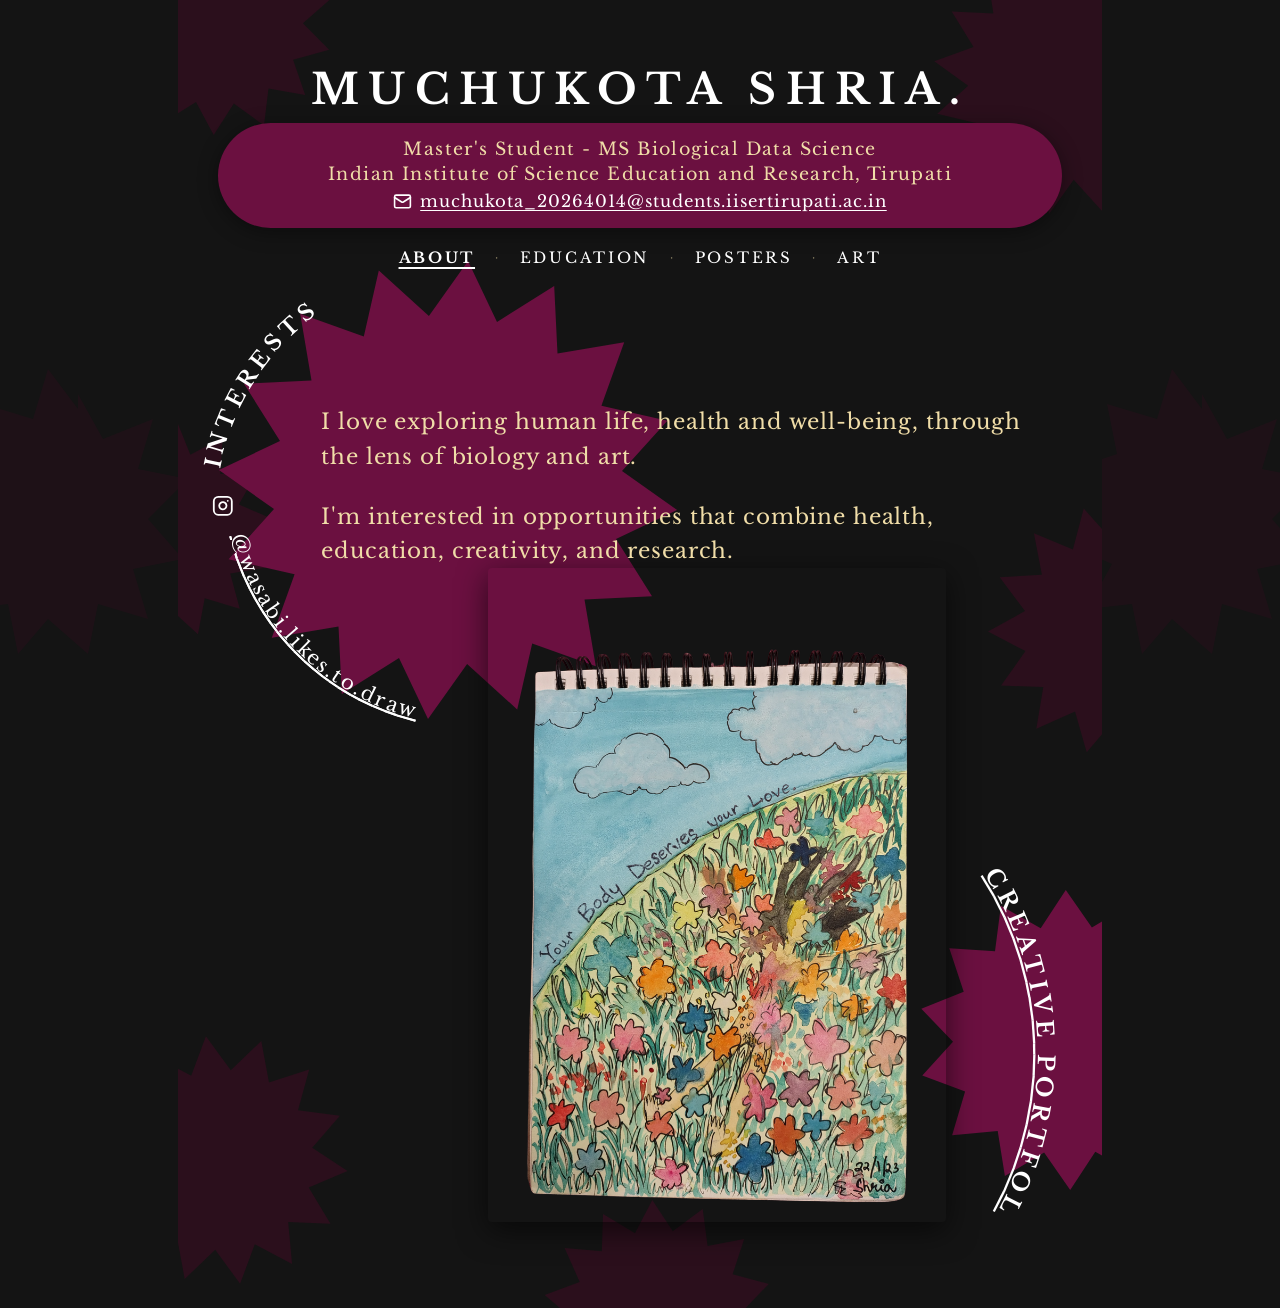
==== commit f0524da0: "Restore faithful PDF visual design on mobile with spacious artboard and full image click lightbox" ====
--- a/index.html
+++ b/index.html
@@ -27,7 +27,7 @@
     </svg>
 
     <main class="artboard" id="about-canvas">
-      <section id="about" style="position: static; width: 100%; display: flex; flex-direction: column; align-items: center;">
+      <section id="about" style="position: static;">
         <!-- Background decorative starbursts (aria-hidden) -->
         <svg class="bg-decor-svg" viewBox="0 0 924 1308" aria-hidden="true" focusable="false">
           <!-- Top-Left Dark Starburst -->
@@ -79,26 +79,13 @@
           </nav>
         </div>
 
-        <!-- Mobile Interests Row (visible on phones, hidden on desktop) -->
-        <div class="p1-mobile-interests">
-          <span class="p1-mobile-label">INTERESTS</span>
-          <a class="p1-mobile-handle" href="https://instagram.com/wasabi.likes.to.draw" target="_blank" rel="noopener">
-            <svg viewBox="0 0 24 24" stroke-width="2" stroke-linecap="round" stroke-linejoin="round">
-              <rect x="2" y="2" width="20" height="20" rx="5" ry="5"></rect>
-              <path d="M16 11.37A4 4 0 1 1 12.63 8 4 4 0 0 1 16 11.37z"></path>
-              <line x1="17.5" y1="6.5" x2="17.51" y2="6.5"></line>
-            </svg>
-            @wasabi.likes.to.draw
-          </a>
-        </div>
-
         <!-- Intro Text -->
         <div class="p1-intro">
           <p>I love exploring human life, health and well-being, through the lens of biology and art.</p>
           <p>I'm interested in opportunities that combine health, education, creativity, and research.</p>
         </div>
 
-        <!-- Desktop Curved Arcs (visible on desktop >= 821px) -->
+        <!-- Curved Arcs (Active on desktop & mobile) -->
         <svg class="p1-arc-svg" viewBox="0 0 924 1308" aria-hidden="true">
           <defs>
             <path id="arc-interests" d="M 40 480 A 250 250 0 0 1 160 300" fill="none" />
@@ -141,11 +128,6 @@
                height="1229"
                decoding="async">
         </div>
-
-        <!-- Mobile Creative Portfolio Link -->
-        <div class="p1-mobile-portfolio">
-          <a href="/art/">CREATIVE PORTFOLIO &rarr;</a>
-        </div>
       </section>
     </main>
   </div>
--- a/css/style.css
+++ b/css/style.css
@@ -2,9 +2,12 @@
    MUCHUKOTA SHRIA - PORTFOLIO DESIGN SYSTEM
    Source of Truth: Shria_nov_26_-_original_version.pdf (924 x 1308 px canvas)
    Responsive Strategy:
-   - Desktop (>= 821px): Pixel-proportional artboard (924x1308) matching PDF exactly.
-   - Mobile (< 821px): Elegant, spacious, uncluttered vertical flow with generous
-     tap targets, readable typography, and staggered natural-height gallery items.
+   - Proportional Artboard that preserves the EXACT aesthetic, starbursts,
+     curved text arcs, loopy arrows, shadows, and collage composition across
+     all devices (Desktop, Tablet, and Mobile).
+   - Dynamic vertical spacing on smaller viewports ensures ZERO text collisions
+     and generous legibility without altering the visual design identity.
+   - Interactive high-res lightbox on image click across all devices.
    ========================================================================== */
 
 :root {
@@ -182,1156 +185,870 @@
 }
 
 /* ==========================================================================
-   DESKTOP ARTBOARD LAYOUT (>= 821px)
-   Strict proportional translation of the 924 x 1308 PDF canvas
+   UNIFIED ARTBOARD CANVAS SYSTEM
+   Works fluidly from 320px to 1440px+. Preserves exact visual design.
    ========================================================================== */
-@media (min-width: 821px) {
-  .artboard {
-    position: relative;
-    width: 100%;
-    max-width: 924px;
-    aspect-ratio: 924 / 1308;
-    background-color: var(--bg-dark);
-    overflow: hidden;
-    margin: 0 auto;
-  }
-
-  .bg-decor-svg {
-    position: absolute;
-    inset: 0;
-    width: 100%;
-    height: 100%;
-    pointer-events: none;
-    z-index: 1;
-  }
-
-  /* Page 1 Desktop */
-  .p1-title {
-    position: absolute;
-    top: 4.8%;
-    left: 0;
-    width: 100%;
-    text-align: center;
-    font-size: clamp(26px, 4.3vw, 42px);
-    font-weight: 700;
-    text-transform: uppercase;
-    letter-spacing: 0.22em;
-    color: var(--text-white);
-    z-index: 10;
-  }
-
-  .p1-pill {
-    position: absolute;
-    top: 9.4%;
-    left: 4.3%;
-    width: 91.4%;
-    height: 8.0%;
-    background-color: var(--maroon-bright);
-    border-radius: 9999px;
-    display: flex;
-    flex-direction: column;
-    align-items: center;
-    justify-content: center;
-    gap: 3px;
-    padding: 8px 24px;
-    text-align: center;
-    color: var(--text-cream);
-    z-index: 10;
-    box-shadow: 0 4px 20px rgba(0, 0, 0, 0.4);
-  }
-
-  .p1-pill-line1,
-  .p1-pill-line2 {
-    font-size: clamp(12px, 1.8vw, 17.5px);
-    letter-spacing: 0.08em;
-    color: var(--text-cream);
-    line-height: 1.25;
-  }
-
-  .p1-pill-email {
-    font-size: clamp(12px, 1.7vw, 16.5px);
-    letter-spacing: 0.06em;
-    display: inline-flex;
-    align-items: center;
-    gap: 8px;
-    color: var(--text-white);
-    text-decoration: underline;
-    text-underline-offset: 3px;
-    margin-top: 2px;
-  }
-
-  .p1-pill-email svg {
-    width: 1.15em;
-    height: 1.15em;
-    flex-shrink: 0;
-    stroke: currentColor;
-    fill: none;
-  }
-
-  .p1-nav-pos {
-    position: absolute;
-    top: 18.2%;
-    left: 0;
-    width: 100%;
-    z-index: 25;
-  }
-
-  .p1-intro {
-    position: absolute;
-    top: 31.3%;
-    left: 15.5%;
-    width: 80%;
-    z-index: 10;
-    color: var(--text-cream);
-    font-size: clamp(15px, 2.1vw, 21.5px);
-    line-height: 1.6;
-    letter-spacing: 0.04em;
-    display: flex;
-    flex-direction: column;
-    gap: 1.4em;
-  }
-
-  .p1-image-wrap {
-    position: absolute;
-    top: 43.4%;
-    left: 33.5%;
-    width: 49.6%;
-    height: 50.0%;
-    z-index: 8;
-  }
-
-  .p1-image-wrap img {
-    width: 100%;
-    height: 100%;
-    object-fit: cover;
-    object-position: top center;
-    box-shadow: 0 8px 30px rgba(0, 0, 0, 0.6);
-    border-radius: 4px;
-  }
-
-  .p1-arc-svg {
-    position: absolute;
-    inset: 0;
-    width: 100%;
-    height: 100%;
-    z-index: 12;
-    pointer-events: none;
-  }
-
-  .p1-arc-svg a,
-  .p1-arc-svg text {
-    pointer-events: auto;
-    font-family: var(--font-serif);
-    fill: var(--text-white);
-  }
-
-  .p1-mobile-interests,
-  .p1-mobile-portfolio,
-  .p2-mobile-heading {
-    display: none !important;
-  }
-
-  /* Page 2 Desktop */
-  .p2-arc-svg {
-    position: absolute;
-    inset: 0;
-    width: 100%;
-    height: 100%;
-    z-index: 15;
-    pointer-events: none;
-  }
-
-  .p2-starburst-text {
-    position: absolute;
-    z-index: 10;
-    display: flex;
-    flex-direction: column;
-    align-items: center;
-    justify-content: center;
-    text-align: center;
-    border-radius: 50%;
-    color: #141414;
-  }
-
-  .p2-teal-content {
-    top: 8.5%;
-    left: 17.5%;
-    width: 33%;
-    height: 23%;
-    padding: 10px;
-  }
-
-  .p2-teal-content .p2-degree {
-    font-size: clamp(13px, 1.95vw, 19.5px);
-    font-weight: 700;
-    line-height: 1.25;
-    letter-spacing: 0.05em;
-    color: #141414;
-  }
-
-  .p2-teal-content .p2-dates {
-    font-size: clamp(12px, 1.8vw, 18px);
-    font-weight: 700;
-    margin: 4px 0 6px 0;
-    color: #141414;
-  }
-
-  .p2-teal-content .p2-inst {
-    font-size: clamp(12px, 1.7vw, 17px);
-    line-height: 1.25;
-    letter-spacing: 0.04em;
-    color: #141414;
-  }
-
-  .p2-grey-content {
-    top: 25.5%;
-    left: 54.5%;
-    width: 32%;
-    height: 22.5%;
-    padding: 10px;
-  }
-
-  .p2-grey-content .p2-degree {
-    font-size: clamp(13px, 1.85vw, 18.5px);
-    font-weight: 700;
-    line-height: 1.25;
-    letter-spacing: 0.04em;
-    color: #141414;
-  }
-
-  .p2-grey-content .p2-dates {
-    font-size: clamp(12px, 1.75vw, 17.5px);
-    font-weight: 700;
-    margin: 4px 0 6px 0;
-    color: #141414;
-  }
-
-  .p2-grey-content .p2-inst {
-    font-size: clamp(11.5px, 1.55vw, 15.5px);
-    line-height: 1.25;
-    letter-spacing: 0.03em;
-    color: #242424;
-  }
-
-  .p2-figure {
-    position: absolute;
-    top: 26.6%;
-    left: 10.5%;
-    width: 21.6%;
-    height: 27.3%;
-    z-index: 12;
-  }
-
-  .p2-figure img {
-    width: 100%;
-    height: 100%;
-    object-fit: contain;
-  }
-
-  .p2-courses-block {
-    position: absolute;
-    top: 56.4%;
-    left: 14.1%;
-    width: 44%;
-    z-index: 10;
-    color: var(--text-cream);
-  }
-
-  .p2-courses-block h2 {
-    font-size: clamp(15px, 2.0vw, 20px);
-    font-weight: 400;
-    letter-spacing: 0.05em;
-    margin-bottom: 10px;
-  }
-
-  .p2-courses-block ul {
-    list-style: none;
-    display: flex;
-    flex-direction: column;
-    gap: 7px;
-  }
-
-  .p2-courses-block li {
-    font-size: clamp(13.5px, 1.85vw, 18.5px);
-    letter-spacing: 0.04em;
-    display: flex;
-    align-items: center;
-    gap: 10px;
-  }
-
-  .p2-courses-block li::before {
-    content: "•";
-    font-size: 1.3em;
-    line-height: 0;
-    color: var(--text-cream);
-  }
-
-  .p2-photo-pigeons {
-    position: absolute;
-    top: 49.9%;
-    left: 59.0%;
-    width: 36.8%;
-    height: 14.5%;
-    z-index: 9;
-  }
-
-  .p2-photo-hands {
-    position: absolute;
-    top: 65.5%;
-    left: 65.2%;
-    width: 32.0%;
-    height: 15.0%;
-    z-index: 9;
-  }
-
-  .p2-photo-pigeons img,
-  .p2-photo-hands img {
-    width: 100%;
-    height: 100%;
-    object-fit: cover;
-    box-shadow: 0 4px 18px rgba(0, 0, 0, 0.6);
-  }
-
-  .p2-certs-block {
-    position: absolute;
-    top: 73.9%;
-    left: 5.2%;
-    width: 58.0%;
-    z-index: 10;
-  }
-
-  .p2-certs-block h2 {
-    font-size: clamp(14px, 1.9vw, 19px);
-    font-weight: 400;
-    text-transform: uppercase;
-    letter-spacing: 0.15em;
-    color: var(--text-white);
-    margin-bottom: 12px;
-  }
-
-  .p2-certs-block ul {
-    list-style: none;
-    display: flex;
-    flex-direction: column;
-    gap: 9px;
-  }
-
-  .p2-certs-block li {
-    font-size: clamp(12.5px, 1.65vw, 16.5px);
-    letter-spacing: 0.04em;
-    line-height: 1.35;
-    display: flex;
-    align-items: flex-start;
-    gap: 10px;
-  }
-
-  .p2-certs-block li::before {
-    content: "•";
-    font-size: 1.3em;
-    line-height: 1;
-    flex-shrink: 0;
-  }
-
-  .p2-certs-block .sage { color: var(--sage-green); }
-  .p2-certs-block .sage::before { color: var(--sage-green); }
-  .p2-certs-block .periwinkle { color: var(--periwinkle); }
-  .p2-certs-block .periwinkle::before { color: var(--periwinkle); }
-
-  /* Page 3 Desktop */
-  .p3-grid-container,
-  .p3-col {
-    display: contents;
-  }
-
-  .p3-nav-pos {
-    position: absolute;
-    top: 5.2%;
-    left: 0;
-    width: 100%;
-    z-index: 25;
-  }
-
-  .p3-grid-item {
-    position: absolute;
-    z-index: 10;
-  }
-
-  .p3-cancer {
-    top: 11.5%;
-    left: 5.4%;
-    width: 47.4%;
-    height: 46.3%;
-  }
-
-  .p3-meal {
-    top: 11.5%;
-    left: 54.6%;
-    width: 43.2%;
-    height: 38.1%;
-  }
-
-  .p3-macromolecules {
-    top: 50.2%;
-    left: 54.6%;
-    width: 43.2%;
-    height: 38.4%;
-  }
-
-  .p3-cloud {
-    top: 59.3%;
-    left: 2.2%;
-    width: 50.6%;
-    height: 25.2%;
-  }
-
-  .p3-grid-item img {
-    width: 100%;
-    height: 100%;
-    object-fit: cover;
-    box-shadow: 0 4px 20px rgba(0, 0, 0, 0.7);
-  }
-
-  .p3-label {
-    position: absolute;
-    top: 86.9%;
-    left: 5.4%;
-    width: 47.4%;
-    text-align: right;
-    font-size: clamp(24px, 3.8vw, 36px);
-    font-weight: 400;
-    text-transform: uppercase;
-    letter-spacing: 0.22em;
-    color: var(--text-white);
-    z-index: 12;
-  }
-
-  /* Page 4 Desktop */
-  .p4-grid-container,
-  .p4-col {
-    display: contents;
-  }
-
-  .p4-title {
-    position: absolute;
-    top: 3.6%;
-    left: 2.0%;
-    font-size: clamp(18px, 2.8vw, 27px);
-    font-weight: 400;
-    text-transform: uppercase;
-    letter-spacing: 0.22em;
-    color: var(--text-white);
-    z-index: 15;
-  }
-
-  .p4-hands {
-    position: absolute;
-    top: 7.1%;
-    left: 4.0%;
-    width: 46.4%;
-    height: 23.7%;
-    z-index: 10;
-  }
-
-  .p4-hands img {
-    width: 100%;
-    height: 100%;
-    object-fit: cover;
-    box-shadow: 0 4px 18px rgba(0, 0, 0, 0.6);
-  }
-
-  .p4-tote {
-    position: absolute;
-    top: 30.8%;
-    left: 10.3%;
-    width: 39.0%;
-    height: 28.4%;
-    z-index: 11;
-  }
-
-  .p4-tote img {
-    width: 100%;
-    height: 100%;
-    object-fit: contain;
-  }
-
-  .p4-padmapani {
-    position: absolute;
-    top: 7.1%;
-    left: 50.6%;
-    width: 43.7%;
-    height: 46.4%;
-    z-index: 10;
-  }
-
-  .p4-padmapani img {
-    width: 100%;
-    height: 100%;
-    object-fit: cover;
-    box-shadow: 0 6px 24px rgba(0, 0, 0, 0.65);
-  }
-
-  .p4-selfportraits-label {
-    position: absolute;
-    top: 62.3%;
-    left: 12.7%;
-    font-size: clamp(22px, 3.5vw, 34px);
-    font-weight: 400;
-    text-transform: uppercase;
-    letter-spacing: 0.24em;
-    line-height: 1.25;
-    color: var(--text-white);
-    z-index: 15;
-  }
-
-  .p4-upward-wrap {
-    position: absolute;
-    top: 54.1%;
-    left: 50.8%;
-    width: 42.1%;
-    height: 44.3%;
-    z-index: 10;
-  }
-
-  .p4-upward-shadow {
-    position: absolute;
-    top: 18px;
-    left: 18px;
-    width: 100%;
-    height: 100%;
-    background-color: var(--maroon-bright);
-    border-radius: 25px;
-    z-index: 1;
-  }
-
-  .p4-upward-wrap img {
-    position: relative;
-    width: 100%;
-    height: 100%;
-    object-fit: cover;
-    border-radius: 25px;
-    z-index: 2;
-    box-shadow: 0 4px 20px rgba(0, 0, 0, 0.5);
-  }
-
-  .p4-seated-wrap {
-    position: absolute;
-    top: 70.7%;
-    left: 13.0%;
-    width: 33.5%;
-    height: 29.3%;
-    z-index: 12;
-  }
-
-  .p4-seated-wrap svg.tan-blob {
-    position: absolute;
-    top: -4%;
-    left: -8%;
-    width: 116%;
-    height: 105%;
-    z-index: 1;
-    pointer-events: none;
-  }
-
-  .p4-seated-wrap img {
-    position: relative;
-    width: 100%;
-    height: 100%;
-    object-fit: contain;
-    object-position: top center;
-    z-index: 2;
-  }
+.artboard {
+  position: relative;
+  width: 100%;
+  max-width: 924px;
+  aspect-ratio: 924 / 1308;
+  background-color: var(--bg-dark);
+  overflow: hidden;
+  margin: 0 auto;
+}
+
+/* Image click styling */
+.artboard img {
+  cursor: zoom-in;
+  transition: transform 0.2s ease, box-shadow 0.2s ease;
+}
+
+.artboard img:hover {
+  transform: scale(1.01);
+}
+
+/* Full bleed decorative background SVG layer */
+.bg-decor-svg {
+  position: absolute;
+  inset: 0;
+  width: 100%;
+  height: 100%;
+  pointer-events: none;
+  z-index: 1;
 }
 
 /* ==========================================================================
-   MOBILE & TABLET REDESIGN (< 821px)
-   Eliminates all clutter, zero overlapping text, natural heights, fluid layout
+   PAGE 1: ABOUT (HOMEPAGE)
+   ========================================================================== */
+.p1-title {
+  position: absolute;
+  top: 4.8%;
+  left: 0;
+  width: 100%;
+  text-align: center;
+  font-size: clamp(24px, 4.3vw, 42px);
+  font-weight: 700;
+  text-transform: uppercase;
+  letter-spacing: 0.22em;
+  color: var(--text-white);
+  z-index: 10;
+}
+
+.p1-pill {
+  position: absolute;
+  top: 9.4%;
+  left: 4.3%;
+  width: 91.4%;
+  min-height: 8.0%;
+  background-color: var(--maroon-bright);
+  border-radius: 9999px;
+  display: flex;
+  flex-direction: column;
+  align-items: center;
+  justify-content: center;
+  gap: 3px;
+  padding: 8px 24px;
+  text-align: center;
+  color: var(--text-cream);
+  z-index: 10;
+  box-shadow: 0 4px 20px rgba(0, 0, 0, 0.4);
+}
+
+.p1-pill-line1,
+.p1-pill-line2 {
+  font-size: clamp(11.5px, 1.8vw, 17.5px);
+  letter-spacing: 0.08em;
+  color: var(--text-cream);
+  line-height: 1.25;
+}
+
+.p1-pill-email {
+  font-size: clamp(11px, 1.7vw, 16.5px);
+  letter-spacing: 0.06em;
+  display: inline-flex;
+  align-items: center;
+  gap: 8px;
+  color: var(--text-white);
+  text-decoration: underline;
+  text-underline-offset: 3px;
+  margin-top: 2px;
+}
+
+.p1-pill-email svg {
+  width: 1.15em;
+  height: 1.15em;
+  flex-shrink: 0;
+  stroke: currentColor;
+  fill: none;
+}
+
+.p1-nav-pos {
+  position: absolute;
+  top: 18.2%;
+  left: 0;
+  width: 100%;
+  z-index: 25;
+}
+
+.p1-intro {
+  position: absolute;
+  top: 31.0%;
+  left: 15.5%;
+  width: 80%;
+  z-index: 10;
+  color: var(--text-cream);
+  font-size: clamp(13.5px, 2.1vw, 21.5px);
+  line-height: 1.6;
+  letter-spacing: 0.04em;
+  display: flex;
+  flex-direction: column;
+  gap: 1.2em;
+}
+
+.p1-image-wrap {
+  position: absolute;
+  top: 43.4%;
+  left: 33.5%;
+  width: 49.6%;
+  height: 50.0%;
+  z-index: 8;
+  display: flex;
+  align-items: flex-start;
+  justify-content: center;
+}
+
+.p1-image-wrap img {
+  width: 100%;
+  height: 100%;
+  object-fit: cover;
+  object-position: top center;
+  box-shadow: 0 8px 30px rgba(0, 0, 0, 0.6);
+  border-radius: 4px;
+}
+
+/* Curved text SVG layers on Page 1 */
+.p1-arc-svg {
+  position: absolute;
+  inset: 0;
+  width: 100%;
+  height: 100%;
+  z-index: 12;
+  pointer-events: none;
+}
+
+.p1-arc-svg a,
+.p1-arc-svg text {
+  pointer-events: auto;
+  font-family: var(--font-serif);
+  fill: var(--text-white);
+}
+
+/* ==========================================================================
+   PAGE 2: EDUCATION
+   ========================================================================== */
+.p2-arc-svg {
+  position: absolute;
+  inset: 0;
+  width: 100%;
+  height: 100%;
+  z-index: 15;
+  pointer-events: none;
+}
+
+.p2-degrees-container {
+  display: contents;
+}
+
+.p2-starburst-text {
+  position: absolute;
+  z-index: 10;
+  display: flex;
+  flex-direction: column;
+  align-items: center;
+  justify-content: center;
+  text-align: center;
+  border-radius: 50%;
+  color: #141414;
+}
+
+.p2-teal-content {
+  top: 8.5%;
+  left: 17.5%;
+  width: 33%;
+  height: 23%;
+  padding: 10px;
+}
+
+.p2-teal-content .p2-degree {
+  font-size: clamp(12.5px, 1.95vw, 19.5px);
+  font-weight: 700;
+  line-height: 1.25;
+  letter-spacing: 0.05em;
+  color: #141414;
+}
+
+.p2-teal-content .p2-dates {
+  font-size: clamp(11.5px, 1.8vw, 18px);
+  font-weight: 700;
+  margin: 3px 0 5px 0;
+  color: #141414;
+}
+
+.p2-teal-content .p2-inst {
+  font-size: clamp(11px, 1.7vw, 17px);
+  line-height: 1.25;
+  letter-spacing: 0.04em;
+  color: #141414;
+}
+
+.p2-grey-content {
+  top: 25.5%;
+  left: 54.5%;
+  width: 32%;
+  height: 22.5%;
+  padding: 10px;
+}
+
+.p2-grey-content .p2-degree {
+  font-size: clamp(12px, 1.85vw, 18.5px);
+  font-weight: 700;
+  line-height: 1.25;
+  letter-spacing: 0.04em;
+  color: #141414;
+}
+
+.p2-grey-content .p2-dates {
+  font-size: clamp(11.5px, 1.75vw, 17.5px);
+  font-weight: 700;
+  margin: 3px 0 5px 0;
+  color: #141414;
+}
+
+.p2-grey-content .p2-inst {
+  font-size: clamp(10.5px, 1.55vw, 15.5px);
+  line-height: 1.25;
+  letter-spacing: 0.03em;
+  color: #242424;
+}
+
+.p2-figure {
+  position: absolute;
+  top: 26.6%;
+  left: 10.5%;
+  width: 21.6%;
+  height: 27.3%;
+  z-index: 12;
+}
+
+.p2-figure img {
+  width: 100%;
+  height: 100%;
+  object-fit: contain;
+}
+
+.p2-courses-block {
+  position: absolute;
+  top: 56.4%;
+  left: 14.1%;
+  width: 44%;
+  z-index: 10;
+  color: var(--text-cream);
+}
+
+.p2-courses-block h2 {
+  font-size: clamp(14px, 2.0vw, 20px);
+  font-weight: 400;
+  letter-spacing: 0.05em;
+  margin-bottom: 8px;
+}
+
+.p2-courses-block ul {
+  list-style: none;
+  display: flex;
+  flex-direction: column;
+  gap: 6px;
+}
+
+.p2-courses-block li {
+  font-size: clamp(12.5px, 1.85vw, 18.5px);
+  letter-spacing: 0.04em;
+  display: flex;
+  align-items: center;
+  gap: 8px;
+}
+
+.p2-courses-block li::before {
+  content: "•";
+  font-size: 1.3em;
+  line-height: 0;
+  color: var(--text-cream);
+}
+
+.p2-photos-row {
+  display: contents;
+}
+
+.p2-photo-pigeons {
+  position: absolute;
+  top: 49.9%;
+  left: 59.0%;
+  width: 36.8%;
+  height: 14.5%;
+  z-index: 9;
+}
+
+.p2-photo-hands {
+  position: absolute;
+  top: 65.5%;
+  left: 65.2%;
+  width: 32.0%;
+  height: 15.0%;
+  z-index: 9;
+}
+
+.p2-photo-pigeons img,
+.p2-photo-hands img {
+  width: 100%;
+  height: 100%;
+  object-fit: cover;
+  box-shadow: 0 4px 18px rgba(0, 0, 0, 0.6);
+}
+
+.p2-certs-block {
+  position: absolute;
+  top: 73.9%;
+  left: 5.2%;
+  width: 58.0%;
+  z-index: 10;
+}
+
+.p2-certs-block h2 {
+  font-size: clamp(13px, 1.9vw, 19px);
+  font-weight: 400;
+  text-transform: uppercase;
+  letter-spacing: 0.15em;
+  color: var(--text-white);
+  margin-bottom: 10px;
+}
+
+.p2-certs-block ul {
+  list-style: none;
+  display: flex;
+  flex-direction: column;
+  gap: 8px;
+}
+
+.p2-certs-block li {
+  font-size: clamp(11.5px, 1.65vw, 16.5px);
+  letter-spacing: 0.04em;
+  line-height: 1.35;
+  display: flex;
+  align-items: flex-start;
+  gap: 8px;
+}
+
+.p2-certs-block li::before {
+  content: "•";
+  font-size: 1.3em;
+  line-height: 1;
+  flex-shrink: 0;
+}
+
+.p2-certs-block .sage { color: var(--sage-green); }
+.p2-certs-block .sage::before { color: var(--sage-green); }
+.p2-certs-block .periwinkle { color: var(--periwinkle); }
+.p2-certs-block .periwinkle::before { color: var(--periwinkle); }
+
+/* ==========================================================================
+   PAGE 3: POSTERS
+   ========================================================================== */
+.p3-grid-container,
+.p3-col {
+  display: contents;
+}
+
+.p3-nav-pos {
+  position: absolute;
+  top: 5.2%;
+  left: 0;
+  width: 100%;
+  z-index: 25;
+}
+
+.p3-grid-item {
+  position: absolute;
+  z-index: 10;
+}
+
+.p3-cancer {
+  top: 11.5%;
+  left: 5.4%;
+  width: 47.4%;
+  height: 46.3%;
+}
+
+.p3-meal {
+  top: 11.5%;
+  left: 54.6%;
+  width: 43.2%;
+  height: 38.1%;
+}
+
+.p3-macromolecules {
+  top: 50.2%;
+  left: 54.6%;
+  width: 43.2%;
+  height: 38.4%;
+}
+
+.p3-cloud {
+  top: 59.3%;
+  left: 2.2%;
+  width: 50.6%;
+  height: 25.2%;
+}
+
+.p3-grid-item img {
+  width: 100%;
+  height: 100%;
+  object-fit: cover;
+  box-shadow: 0 4px 20px rgba(0, 0, 0, 0.7);
+}
+
+.p3-label {
+  position: absolute;
+  top: 86.9%;
+  left: 5.4%;
+  width: 47.4%;
+  text-align: right;
+  font-size: clamp(22px, 3.8vw, 36px);
+  font-weight: 400;
+  text-transform: uppercase;
+  letter-spacing: 0.22em;
+  color: var(--text-white);
+  z-index: 12;
+}
+
+/* ==========================================================================
+   PAGE 4: ART (WATERCOLOUR AND ACRYLIC / SELF-PORTRAITS)
+   ========================================================================== */
+.p4-grid-container,
+.p4-col {
+  display: contents;
+}
+
+.p4-title {
+  position: absolute;
+  top: 3.6%;
+  left: 2.0%;
+  font-size: clamp(16px, 2.8vw, 27px);
+  font-weight: 400;
+  text-transform: uppercase;
+  letter-spacing: 0.22em;
+  color: var(--text-white);
+  z-index: 15;
+}
+
+.p4-hands {
+  position: absolute;
+  top: 7.1%;
+  left: 4.0%;
+  width: 46.4%;
+  height: 23.7%;
+  z-index: 10;
+}
+
+.p4-hands img {
+  width: 100%;
+  height: 100%;
+  object-fit: cover;
+  box-shadow: 0 4px 18px rgba(0, 0, 0, 0.6);
+}
+
+.p4-tote {
+  position: absolute;
+  top: 30.8%;
+  left: 10.3%;
+  width: 39.0%;
+  height: 28.4%;
+  z-index: 11;
+}
+
+.p4-tote img {
+  width: 100%;
+  height: 100%;
+  object-fit: contain;
+}
+
+.p4-padmapani {
+  position: absolute;
+  top: 7.1%;
+  left: 50.6%;
+  width: 43.7%;
+  height: 46.4%;
+  z-index: 10;
+}
+
+.p4-padmapani img {
+  width: 100%;
+  height: 100%;
+  object-fit: cover;
+  box-shadow: 0 6px 24px rgba(0, 0, 0, 0.65);
+}
+
+.p4-selfportraits-label {
+  position: absolute;
+  top: 62.3%;
+  left: 12.7%;
+  font-size: clamp(19px, 3.5vw, 34px);
+  font-weight: 400;
+  text-transform: uppercase;
+  letter-spacing: 0.24em;
+  line-height: 1.25;
+  color: var(--text-white);
+  z-index: 15;
+}
+
+.p4-upward-wrap {
+  position: absolute;
+  top: 54.1%;
+  left: 50.8%;
+  width: 42.1%;
+  height: 44.3%;
+  z-index: 10;
+}
+
+.p4-upward-shadow {
+  position: absolute;
+  top: 16px;
+  left: 16px;
+  width: 100%;
+  height: 100%;
+  background-color: var(--maroon-bright);
+  border-radius: 20px;
+  z-index: 1;
+}
+
+.p4-upward-wrap img {
+  position: relative;
+  width: 100%;
+  height: 100%;
+  object-fit: cover;
+  border-radius: 20px;
+  z-index: 2;
+  box-shadow: 0 4px 20px rgba(0, 0, 0, 0.5);
+}
+
+.p4-seated-wrap {
+  position: absolute;
+  top: 70.7%;
+  left: 13.0%;
+  width: 33.5%;
+  height: 29.3%;
+  z-index: 12;
+}
+
+.p4-seated-wrap svg.tan-blob {
+  position: absolute;
+  top: -4%;
+  left: -8%;
+  width: 116%;
+  height: 105%;
+  z-index: 1;
+  pointer-events: none;
+}
+
+.p4-seated-wrap img {
+  position: relative;
+  width: 100%;
+  height: 100%;
+  object-fit: contain;
+  object-position: top center;
+  z-index: 2;
+}
+
+/* ==========================================================================
+   MOBILE FINE-TUNING (< 821px)
+   Maintains the EXACT PDF visual design, starbursts, and composition,
+   while providing proportional vertical breathing room so text never clashes.
    ========================================================================== */
 @media (max-width: 820px) {
-  .artboard {
-    position: relative;
-    width: 100%;
-    max-width: 600px;
-    aspect-ratio: auto !important;
-    height: auto !important;
-    min-height: calc(100vh - 52px);
-    background-color: var(--bg-dark);
-    overflow: visible;
-    margin: 0 auto;
-    padding: 24px 16px 56px;
-    display: flex;
-    flex-direction: column;
-    align-items: center;
-  }
-
-  .bg-decor-svg {
-    position: absolute;
-    inset: 0;
-    width: 100%;
-    height: 100%;
-    pointer-events: none;
-    z-index: 0;
-    opacity: 0.25;
-  }
-
-  .p1-arc-svg,
-  .p2-arc-svg {
-    display: none !important;
-  }
-
-  /* Page 1 Mobile */
-  .p1-title {
-    font-size: 26px;
-    font-weight: 700;
-    text-transform: uppercase;
-    letter-spacing: 0.16em;
-    color: var(--text-white);
-    text-align: center;
-    margin: 4px 0 16px;
-    z-index: 5;
-  }
-
-  .p1-pill {
-    width: 100%;
-    background-color: var(--maroon-bright);
-    border-radius: 28px;
-    padding: 14px 16px;
-    text-align: center;
-    display: flex;
-    flex-direction: column;
-    align-items: center;
-    gap: 6px;
-    margin-bottom: 20px;
-    z-index: 5;
-    box-shadow: 0 4px 20px rgba(0, 0, 0, 0.4);
-  }
-
-  .p1-pill-line1 {
-    font-size: 14px;
-    color: var(--text-cream);
-    line-height: 1.3;
-  }
-
-  .p1-pill-line2 {
-    font-size: 13.5px;
-    color: var(--text-cream);
-    line-height: 1.3;
-  }
-
-  .p1-pill-email {
-    font-size: 12.5px;
-    color: var(--text-white);
-    display: inline-flex;
-    align-items: center;
-    gap: 6px;
-    margin-top: 4px;
-    word-break: break-all;
-  }
-
-  .p1-pill-email svg {
-    width: 14px;
-    height: 14px;
-    flex-shrink: 0;
-    stroke: currentColor;
-    fill: none;
-  }
-
-  .p1-nav-pos {
-    width: 100%;
-    margin-bottom: 24px;
-    z-index: 5;
-  }
-
-  .p1-mobile-interests {
-    display: flex !important;
-    align-items: center;
-    justify-content: center;
-    flex-wrap: wrap;
-    gap: 10px 14px;
-    padding: 10px 18px;
-    background: rgba(107, 16, 64, 0.35);
-    border: 1px solid rgba(240, 221, 168, 0.25);
-    border-radius: 9999px;
-    margin-bottom: 24px;
-    z-index: 5;
-  }
-
-  .p1-mobile-label {
+  /* Site navigation tap targets */
+  .site-nav {
+    letter-spacing: 0.12em;
+    gap: 0.4em 0.7em;
     font-size: 13px;
-    font-weight: 700;
-    letter-spacing: 0.18em;
-    color: var(--text-white);
-    text-transform: uppercase;
-  }
-
-  .p1-mobile-handle {
-    font-size: 13.5px;
-    letter-spacing: 0.08em;
-    color: var(--text-cream);
-    display: inline-flex;
-    align-items: center;
-    gap: 6px;
-    text-decoration: underline;
-  }
-
-  .p1-mobile-handle svg {
-    width: 14px;
-    height: 14px;
-    stroke: currentColor;
-    fill: none;
-  }
-
-  .p1-intro {
-    width: 100%;
-    text-align: center;
-    color: var(--text-cream);
-    font-size: 16px;
-    line-height: 1.65;
-    letter-spacing: 0.02em;
-    display: flex;
-    flex-direction: column;
-    gap: 14px;
-    margin-bottom: 28px;
-    z-index: 5;
-    padding: 0 8px;
-  }
-
-  .p1-image-wrap {
-    width: 100%;
-    max-width: 440px;
-    margin: 0 auto 24px;
-    z-index: 5;
-  }
-
-  .p1-image-wrap img {
-    width: 100%;
-    height: auto;
-    object-fit: cover;
-    border-radius: 6px;
-    box-shadow: 0 8px 30px rgba(0, 0, 0, 0.7);
-  }
-
-  .p1-mobile-portfolio {
-    display: flex !important;
-    justify-content: center;
-    margin-top: 8px;
-    z-index: 5;
-  }
-
-  .p1-mobile-portfolio a {
-    font-size: 14px;
-    font-weight: 700;
-    letter-spacing: 0.18em;
-    text-transform: uppercase;
-    color: var(--text-white);
-    padding: 10px 20px;
-    background: var(--maroon-bright);
-    border-radius: 9999px;
-    text-decoration: none;
-    box-shadow: 0 4px 16px rgba(0, 0, 0, 0.4);
-  }
-
-  /* Page 2 Mobile */
-  .p2-mobile-heading {
-    display: block !important;
-    font-size: 26px;
-    font-weight: 700;
-    letter-spacing: 0.2em;
-    color: var(--text-white);
-    text-align: center;
-    margin-bottom: 24px;
-    z-index: 5;
-  }
-
-  .p2-degrees-container {
-    width: 100%;
-    display: flex;
-    flex-direction: column;
-    align-items: center;
-    gap: 18px;
-    margin-bottom: 28px;
-    z-index: 5;
-  }
-
-  .p2-starburst-text {
-    position: static !important;
-    width: 100% !important;
-    max-width: 420px;
-    padding: 22px 20px !important;
-    border-radius: 20px;
-    text-align: center;
-    box-shadow: 0 6px 24px rgba(0, 0, 0, 0.5);
-  }
-
-  .p2-teal-content {
-    background-color: var(--teal-grey);
-    color: #141414;
-  }
-
-  .p2-teal-content .p2-degree {
-    font-size: 16px;
-    font-weight: 700;
-    line-height: 1.3;
-    margin-bottom: 4px;
-  }
-
-  .p2-teal-content .p2-dates {
-    font-size: 14px;
-    font-weight: 700;
-    margin-bottom: 6px;
-  }
-
-  .p2-teal-content .p2-inst {
+  }
+
+  /* Page 1 Mobile Spacing */
+  #about-canvas {
+    aspect-ratio: 924 / 1540;
+  }
+
+  #about-canvas .p1-pill {
+    top: 9.0%;
+    min-height: 9.5%;
+    padding: 10px 16px;
+  }
+
+  #about-canvas .p1-pill-line1 {
     font-size: 13.5px;
     line-height: 1.3;
   }
 
-  .p2-grey-content {
-    background-color: var(--pale-grey-blue);
-    color: #141414;
-  }
-
-  .p2-grey-content .p2-degree {
-    font-size: 15.5px;
-    font-weight: 700;
+  #about-canvas .p1-pill-line2 {
+    font-size: 12.5px;
     line-height: 1.3;
-    margin-bottom: 4px;
-  }
-
-  .p2-grey-content .p2-dates {
+  }
+
+  #about-canvas .p1-pill-email {
+    font-size: 12px;
+  }
+
+  #about-canvas .p1-nav-pos {
+    top: 19.5%;
+  }
+
+  #about-canvas .p1-intro {
+    top: 28.5%;
+    font-size: 14.5px;
+    line-height: 1.6;
+    gap: 1.1em;
+  }
+
+  #about-canvas .p1-image-wrap {
+    top: 48.0%;
+    height: 48.0%;
+  }
+
+  #about-canvas .p1-arc-svg text {
+    font-size: 26px;
+  }
+
+  /* Page 2 Mobile Spacing */
+  #education-content {
+    aspect-ratio: 924 / 1640;
+  }
+
+  #education-content .p2-arc-svg text {
+    font-size: 32px;
+  }
+
+  #education-content .p2-teal-content {
+    top: 7.5%;
+    width: 38%;
+    height: 24%;
+  }
+
+  #education-content .p2-grey-content {
+    top: 24.0%;
+    width: 36%;
+    height: 23%;
+  }
+
+  #education-content .p2-figure {
+    top: 25.5%;
+    height: 25%;
+  }
+
+  #education-content .p2-courses-block {
+    top: 53.5%;
+    width: 48%;
+  }
+
+  #education-content .p2-courses-block h2 {
+    font-size: 15px;
+  }
+
+  #education-content .p2-courses-block li {
+    font-size: 13px;
+  }
+
+  #education-content .p2-photo-pigeons {
+    top: 49.5%;
+    width: 38%;
+    height: 14%;
+  }
+
+  #education-content .p2-photo-hands {
+    top: 64.5%;
+    width: 34%;
+    height: 14.5%;
+  }
+
+  #education-content .p2-certs-block {
+    top: 77.5%;
+    width: 72%;
+  }
+
+  #education-content .p2-certs-block h2 {
     font-size: 14px;
-    font-weight: 700;
-    margin-bottom: 6px;
-  }
-
-  .p2-grey-content .p2-inst {
+  }
+
+  #education-content .p2-certs-block li {
+    font-size: 12.5px;
+    line-height: 1.4;
+  }
+
+  /* Page 3 Mobile Spacing */
+  #posters-content {
+    aspect-ratio: 924 / 1380;
+  }
+
+  #posters-content .p3-nav-pos {
+    top: 4.5%;
+  }
+
+  #posters-content .p3-cancer {
+    top: 10.5%;
+  }
+
+  #posters-content .p3-meal {
+    top: 10.5%;
+  }
+
+  #posters-content .p3-macromolecules {
+    top: 49.0%;
+  }
+
+  #posters-content .p3-cloud {
+    top: 58.5%;
+  }
+
+  #posters-content .p3-label {
+    top: 86.0%;
+    font-size: 26px;
+  }
+
+  /* Page 4 Mobile Spacing */
+  #art-content {
+    aspect-ratio: 924 / 1380;
+  }
+
+  #art-content .p4-title {
+    font-size: 18px;
+  }
+
+  #art-content .p4-selfportraits-label {
+    font-size: 20px;
+  }
+}
+
+/* Extra small mobile screens (<= 480px) */
+@media (max-width: 480px) {
+  .site-nav {
+    letter-spacing: 0.08em;
+    gap: 0.3em 0.5em;
+    font-size: 12px;
+  }
+
+  #about-canvas .p1-pill-line1 {
+    font-size: 12px;
+  }
+
+  #about-canvas .p1-pill-line2 {
+    font-size: 11.5px;
+  }
+
+  #about-canvas .p1-pill-email {
+    font-size: 11px;
+  }
+
+  #about-canvas .p1-intro {
+    font-size: 13.5px;
+  }
+
+  #education-content .p2-teal-content .p2-degree {
     font-size: 13px;
-    line-height: 1.3;
-    color: #242424;
-  }
-
-  .p2-figure {
-    position: static !important;
-    width: 140px;
-    height: 200px;
-    margin: 8px auto;
-    z-index: 5;
-  }
-
-  .p2-figure img {
-    width: 100%;
-    height: 100%;
-    object-fit: contain;
-  }
-
-  .p2-courses-block {
-    position: static !important;
-    width: 100%;
-    margin-bottom: 24px;
-    z-index: 5;
-    padding: 0 8px;
-  }
-
-  .p2-courses-block h2 {
-    font-size: 18px;
-    font-weight: 700;
-    letter-spacing: 0.05em;
-    margin-bottom: 12px;
-    color: var(--text-cream);
-  }
-
-  .p2-courses-block ul {
-    list-style: none;
-    display: flex;
-    flex-direction: column;
-    gap: 8px;
-  }
-
-  .p2-courses-block li {
-    font-size: 15px;
-    letter-spacing: 0.03em;
-    display: flex;
-    align-items: center;
-    gap: 10px;
-  }
-
-  .p2-courses-block li::before {
-    content: "•";
-    color: var(--text-cream);
-    font-size: 1.4em;
-    line-height: 0;
-  }
-
-  .p2-photos-row {
-    width: 100%;
-    display: grid !important;
-    grid-template-columns: 1fr 1fr;
-    gap: 12px;
-    margin-bottom: 28px;
-    z-index: 5;
-  }
-
-  .p2-photo-pigeons,
-  .p2-photo-hands {
-    position: static !important;
-    width: 100% !important;
-    height: auto !important;
-  }
-
-  .p2-photo-pigeons img,
-  .p2-photo-hands img {
-    width: 100%;
-    height: 140px;
-    object-fit: cover;
-    border-radius: 4px;
-    box-shadow: 0 4px 16px rgba(0, 0, 0, 0.6);
-  }
-
-  .p2-certs-block {
-    position: static !important;
-    width: 100%;
-    z-index: 5;
-    padding: 0 8px;
-  }
-
-  .p2-certs-block h2 {
-    font-size: 16px;
-    font-weight: 700;
-    text-transform: uppercase;
-    letter-spacing: 0.14em;
-    color: var(--text-white);
-    margin-bottom: 12px;
-  }
-
-  .p2-certs-block ul {
-    list-style: none;
-    display: flex;
-    flex-direction: column;
-    gap: 10px;
-  }
-
-  .p2-certs-block li {
-    font-size: 14px;
-    letter-spacing: 0.02em;
-    line-height: 1.4;
-    display: flex;
-    align-items: flex-start;
-    gap: 8px;
-  }
-
-  .p2-certs-block li::before {
-    content: "•";
-    font-size: 1.3em;
-    line-height: 1;
-    flex-shrink: 0;
-  }
-
-  .p2-certs-block .sage { color: var(--sage-green); }
-  .p2-certs-block .sage::before { color: var(--sage-green); }
-  .p2-certs-block .periwinkle { color: var(--periwinkle); }
-  .p2-certs-block .periwinkle::before { color: var(--periwinkle); }
-
-  /* Page 3 Mobile */
-  .p3-nav-pos {
-    position: static !important;
-    width: 100%;
-    margin-bottom: 18px;
-    z-index: 5;
-  }
-
-  .p3-grid-container {
-    display: grid !important;
-    grid-template-columns: 1fr 1fr;
-    gap: 14px;
-    width: 100%;
-    margin-bottom: 24px;
-    z-index: 5;
-  }
-
-  .p3-col {
-    display: flex !important;
-    flex-direction: column;
-    gap: 14px;
-  }
-
-  .p3-grid-item {
-    position: static !important;
-    width: 100% !important;
-    height: auto !important;
-  }
-
-  .p3-grid-item img {
-    width: 100%;
-    height: auto;
-    object-fit: cover;
-    border-radius: 4px;
-    box-shadow: 0 4px 18px rgba(0, 0, 0, 0.7);
-  }
-
-  .p3-label {
-    position: static !important;
-    width: 100% !important;
-    font-size: 24px;
-    font-weight: 700;
-    text-transform: uppercase;
-    letter-spacing: 0.18em;
-    color: var(--text-white);
-    text-align: right;
-    margin-top: 8px;
-    z-index: 5;
-  }
-
-  /* Page 4 Mobile */
-  .p4-title {
-    position: static !important;
-    font-size: 20px;
-    font-weight: 700;
-    text-transform: uppercase;
-    letter-spacing: 0.16em;
-    color: var(--text-white);
-    text-align: center;
-    margin-bottom: 20px;
-    z-index: 5;
-  }
-
-  .p4-grid-container {
-    display: grid !important;
-    grid-template-columns: 1fr 1fr;
-    gap: 14px;
-    width: 100%;
-    z-index: 5;
-  }
-
-  .p4-col {
-    display: flex !important;
-    flex-direction: column;
-    gap: 16px;
-  }
-
-  .p4-hands,
-  .p4-tote,
-  .p4-padmapani,
-  .p4-upward-wrap,
-  .p4-seated-wrap {
-    position: static !important;
-    width: 100% !important;
-    height: auto !important;
-  }
-
-  .p4-hands img,
-  .p4-padmapani img {
-    width: 100%;
-    height: auto;
-    object-fit: cover;
-    border-radius: 4px;
-    box-shadow: 0 4px 18px rgba(0, 0, 0, 0.65);
-  }
-
-  .p4-tote img {
-    width: 100%;
-    height: auto;
-    max-height: 240px;
-    object-fit: contain;
-  }
-
-  .p4-selfportraits-label {
-    position: static !important;
-    font-size: 20px;
-    font-weight: 700;
-    text-transform: uppercase;
-    letter-spacing: 0.18em;
-    line-height: 1.2;
-    color: var(--text-white);
-    text-align: left;
-    margin: 8px 0;
-    z-index: 5;
-  }
-
-  .p4-upward-wrap {
-    position: relative !important;
-  }
-
-  .p4-upward-shadow {
-    position: absolute;
-    top: 10px;
-    left: 10px;
-    width: 100%;
-    height: 100%;
-    background-color: var(--maroon-bright);
-    border-radius: 16px;
-    z-index: 1;
-  }
-
-  .p4-upward-wrap img {
-    position: relative;
-    width: 100%;
-    height: auto;
-    object-fit: cover;
-    border-radius: 16px;
-    z-index: 2;
-    box-shadow: 0 4px 18px rgba(0, 0, 0, 0.5);
-  }
-
-  .p4-seated-wrap {
-    position: relative !important;
-    overflow: visible;
-  }
-
-  .p4-seated-wrap svg.tan-blob {
-    position: absolute;
-    top: -5%;
-    left: -5%;
-    width: 110%;
-    height: 105%;
-    z-index: 1;
-    pointer-events: none;
-  }
-
-  .p4-seated-wrap img {
-    position: relative;
-    width: 100%;
-    height: auto;
-    object-fit: contain;
-    z-index: 2;
+  }
+
+  #education-content .p2-teal-content .p2-dates {
+    font-size: 12px;
+  }
+
+  #education-content .p2-teal-content .p2-inst {
+    font-size: 11px;
+  }
+
+  #education-content .p2-grey-content .p2-degree {
+    font-size: 12.5px;
+  }
+
+  #education-content .p2-grey-content .p2-dates {
+    font-size: 11.5px;
+  }
+
+  #education-content .p2-grey-content .p2-inst {
+    font-size: 10.5px;
   }
 }
 
 /* ==========================================================================
-   MODAL LIGHTBOX (Phone tap fullscreen image viewer)
+   MODAL LIGHTBOX (Fullscreen high-res image viewer on click)
    ========================================================================== */
 .lightbox {
   display: none;
   position: fixed;
   inset: 0;
-  background-color: rgba(10, 10, 10, 0.95);
-  backdrop-filter: blur(6px);
+  background-color: rgba(10, 10, 10, 0.94);
+  backdrop-filter: blur(8px);
+  -webkit-backdrop-filter: blur(8px);
   z-index: 99999;
   align-items: center;
   justify-content: center;
-  padding: 16px;
-  cursor: pointer;
+  padding: 24px;
+  cursor: zoom-out;
 }
 
 .lightbox.active {
   display: flex;
 }
 
-.lightbox img {
-  max-width: 96vw;
-  max-height: 92vh;
+.lightbox-content {
+  position: relative;
+  display: flex;
+  flex-direction: column;
+  align-items: center;
+  justify-content: center;
+  max-width: 95vw;
+  max-height: 95vh;
+}
+
+.lightbox-content img {
+  max-width: 92vw;
+  max-height: 86vh;
   object-fit: contain;
   border-radius: 4px;
-  box-shadow: 0 10px 40px rgba(0, 0, 0, 0.8);
+  box-shadow: 0 12px 48px rgba(0, 0, 0, 0.85);
+  cursor: default;
+}
+
+.lightbox-caption {
+  margin-top: 10px;
+  color: var(--text-cream);
+  font-size: 13px;
+  font-family: var(--font-serif);
+  letter-spacing: 0.05em;
+  text-align: center;
+  max-width: 800px;
 }
 
 .lightbox-close {
   position: absolute;
-  top: 20px;
-  right: 20px;
+  top: 18px;
+  right: 22px;
   color: var(--text-cream);
-  font-size: 28px;
+  font-size: 32px;
   background: none;
   border: none;
   cursor: pointer;
-  padding: 8px;
+  padding: 6px 12px;
   line-height: 1;
-}
+  transition: opacity 0.2s;
+  z-index: 100000;
+}
+
+.lightbox-close:hover {
+  opacity: 0.7;
+}
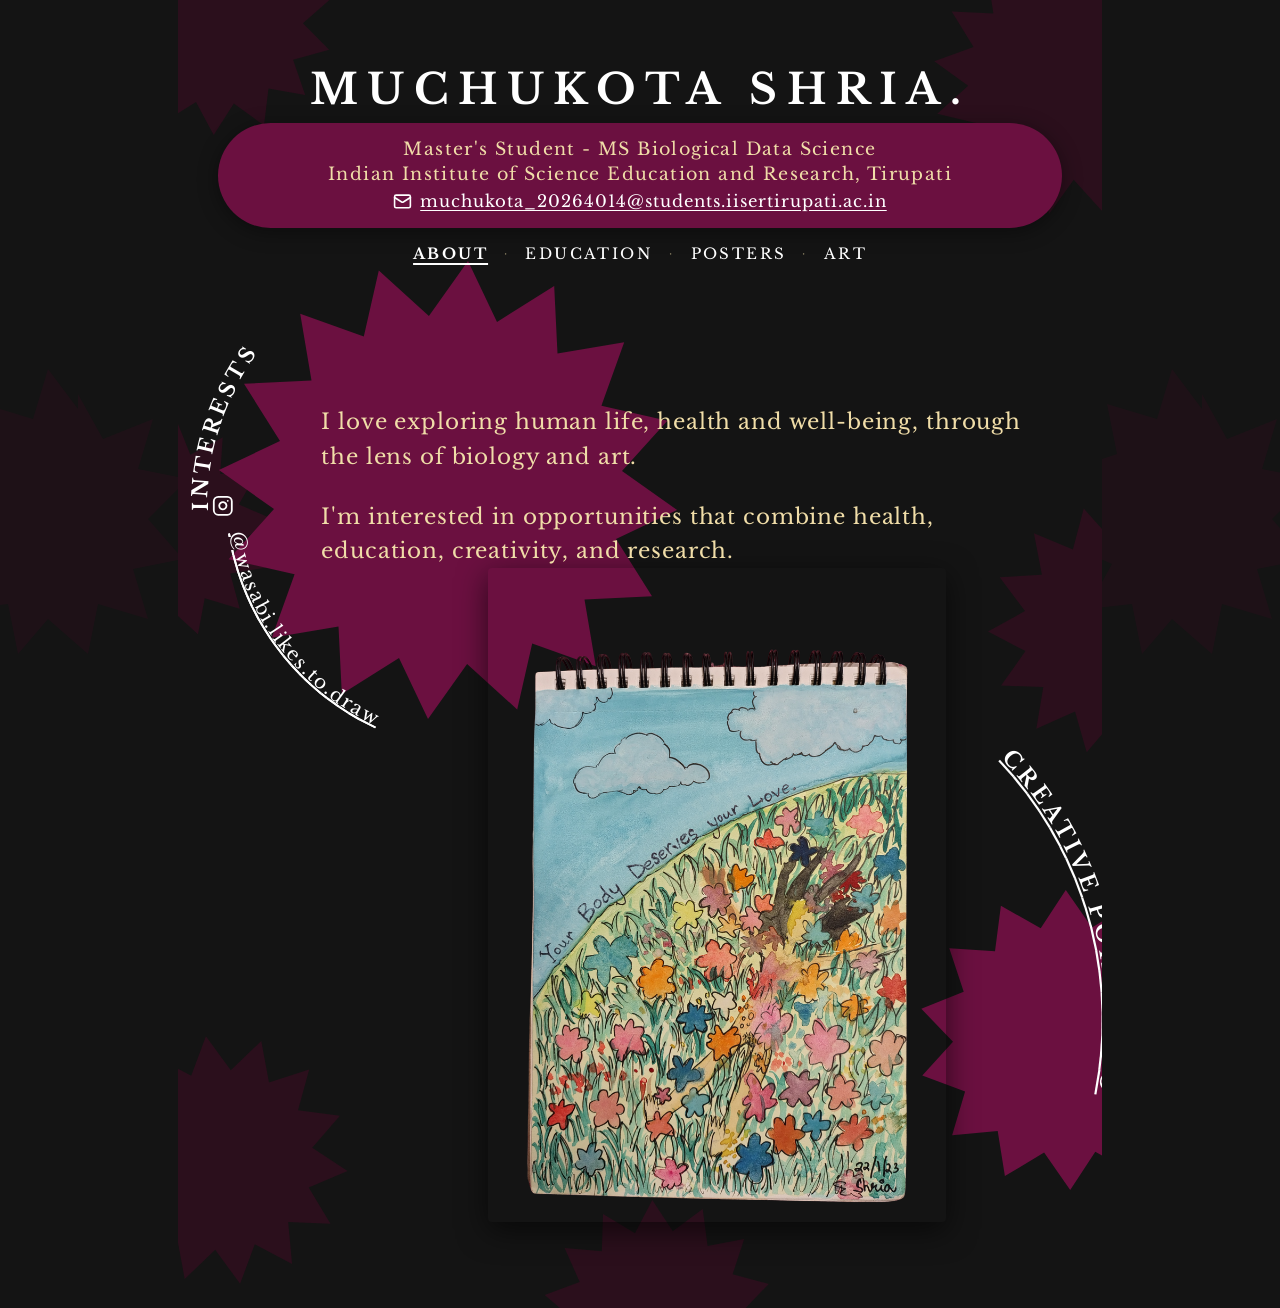
==== commit 52cdeea4: "Fix mobile layout: eliminate pill/nav collision, title wrapping, and arc text truncation" ====
--- a/index.html
+++ b/index.html
@@ -50,33 +50,33 @@
           <polygon points="1036.7,1071.2 994.3,1088.3 1008.7,1131.8 963.0,1128.8 957.1,1174.2 917.3,1151.7 892.2,1190.0 866.1,1152.5 826.9,1176.1 819.7,1131.0 774.1,1135.3 787.1,1091.4 744.3,1075.6 775.0,1041.7 743.3,1008.8 785.7,991.7 771.3,948.2 817.0,951.2 822.9,905.8 862.7,928.3 887.8,890.0 913.9,927.5 953.1,903.9 960.3,949.0 1005.9,944.7 992.9,988.6 1035.7,1004.4 1005.0,1038.3" fill="#6B1040" />
         </svg>
 
-        <!-- Top Title -->
-        <h1 class="p1-title">MUCHUKOTA SHRIA.</h1>
+        <!-- Header Block: Title + Pill + Nav (flows vertically on mobile, desktop: display contents) -->
+        <div class="p1-header-block">
+          <h1 class="p1-title"><span class="title-word">MUCHUKOTA</span> <span class="title-word">SHRIA.</span></h1>
 
-        <!-- Maroon Pill -->
-        <header class="p1-pill">
-          <div class="p1-pill-line1">Master's Student - MS Biological Data Science</div>
-          <div class="p1-pill-line2">Indian Institute of Science Education and Research, Tirupati</div>
-          <a class="p1-pill-email" href="mailto:muchukota_20264014@students.iisertirupati.ac.in">
-            <svg viewBox="0 0 24 24" aria-hidden="true" focusable="false" stroke-width="2" stroke-linecap="round" stroke-linejoin="round">
-              <rect x="2" y="4" width="20" height="16" rx="2"></rect>
-              <path d="m22 7-8.97 5.7a1.94 1.94 0 0 1-2.06 0L2 7"></path>
-            </svg>
-            muchukota_20264014@students.iisertirupati.ac.in
-          </a>
-        </header>
+          <header class="p1-pill">
+            <div class="p1-pill-line1">Master's Student - MS Biological Data Science</div>
+            <div class="p1-pill-line2">Indian Institute of Science Education and Research, Tirupati</div>
+            <a class="p1-pill-email" href="mailto:muchukota_20264014@students.iisertirupati.ac.in">
+              <svg viewBox="0 0 24 24" aria-hidden="true" focusable="false" stroke-width="2" stroke-linecap="round" stroke-linejoin="round">
+                <rect x="2" y="4" width="20" height="16" rx="2"></rect>
+                <path d="m22 7-8.97 5.7a1.94 1.94 0 0 1-2.06 0L2 7"></path>
+              </svg>
+              muchukota_20264014@students.iisertirupati.ac.in
+            </a>
+          </header>
 
-        <!-- Site Navigation (Page 1 position: between pill and starburst) -->
-        <div class="p1-nav-pos">
-          <nav class="site-nav" aria-label="Main">
-            <a href="/#about" aria-current="page">ABOUT</a>
-            <span class="nav-sep" aria-hidden="true">&#183;</span>
-            <a href="/education/">EDUCATION</a>
-            <span class="nav-sep" aria-hidden="true">&#183;</span>
-            <a href="/posters/">POSTERS</a>
-            <span class="nav-sep" aria-hidden="true">&#183;</span>
-            <a href="/art/">ART</a>
-          </nav>
+          <div class="p1-nav-pos">
+            <nav class="site-nav" aria-label="Main">
+              <a href="/#about" aria-current="page">ABOUT</a>
+              <span class="nav-sep" aria-hidden="true">&#183;</span>
+              <a href="/education/">EDUCATION</a>
+              <span class="nav-sep" aria-hidden="true">&#183;</span>
+              <a href="/posters/">POSTERS</a>
+              <span class="nav-sep" aria-hidden="true">&#183;</span>
+              <a href="/art/">ART</a>
+            </nav>
+          </div>
         </div>
 
         <!-- Intro Text -->
@@ -85,17 +85,20 @@
           <p>I'm interested in opportunities that combine health, education, creativity, and research.</p>
         </div>
 
-        <!-- Curved Arcs (Active on desktop & mobile) -->
+        <!-- Curved Arcs (Extended arc paths to guarantee zero text truncation on any screen) -->
         <svg class="p1-arc-svg" viewBox="0 0 924 1308" aria-hidden="true">
           <defs>
-            <path id="arc-interests" d="M 40 480 A 250 250 0 0 1 160 300" fill="none" />
-            <path id="arc-instagram" d="M 52 525 A 250 250 0 0 0 315 725" fill="none" />
-            <path id="arc-portfolio" d="M 800 865 A 330 330 0 0 1 820 1210" fill="none" />
+            <!-- Lengthened arc for INTERESTS so full word with letter-spacing fits with 0 truncation -->
+            <path id="arc-interests" d="M 30 520 A 260 260 0 0 1 180 270" fill="none" />
+            <!-- Lengthened arc for Instagram handle -->
+            <path id="arc-instagram" d="M 52 525 A 255 255 0 0 0 350 745" fill="none" />
+            <!-- Lengthened arc for CREATIVE PORTFOLIO (600px length) ensuring 'PORTFOLIO' is 100% complete -->
+            <path id="arc-portfolio" d="M 815 750 A 380 380 0 0 1 815 1290" fill="none" />
           </defs>
 
           <!-- INTERESTS curved text -->
-          <text font-size="22" font-family="'Libre Baskerville', Georgia, serif" font-weight="700" letter-spacing="0.22em" fill="#FFFFFF">
-            <textPath href="#arc-interests" startOffset="5%">INTERESTS</textPath>
+          <text font-size="21" font-family="'Libre Baskerville', Georgia, serif" font-weight="700" letter-spacing="0.16em" fill="#FFFFFF">
+            <textPath href="#arc-interests" startOffset="3%">INTERESTS</textPath>
           </text>
 
           <!-- Instagram Camera Icon at (47, 517) -->
@@ -106,15 +109,15 @@
           </g>
 
           <!-- @wasabi.likes.to.draw curved link -->
-          <text font-size="20" font-family="'Libre Baskerville', Georgia, serif" font-weight="400" letter-spacing="0.12em" fill="#FFFFFF" text-decoration="underline">
-            <textPath href="#arc-instagram" startOffset="3%">
+          <text font-size="19" font-family="'Libre Baskerville', Georgia, serif" font-weight="400" letter-spacing="0.10em" fill="#FFFFFF" text-decoration="underline">
+            <textPath href="#arc-instagram" startOffset="2%">
               <a href="https://instagram.com/wasabi.likes.to.draw" target="_blank" rel="noopener" fill="#FFFFFF">@wasabi.likes.to.draw</a>
             </textPath>
           </text>
 
           <!-- CREATIVE PORTFOLIO curved text link -->
-          <text font-size="23" font-family="'Libre Baskerville', Georgia, serif" font-weight="700" letter-spacing="0.22em" fill="#FFFFFF">
-            <textPath href="#arc-portfolio" startOffset="3%">
+          <text font-size="22" font-family="'Libre Baskerville', Georgia, serif" font-weight="700" letter-spacing="0.18em" fill="#FFFFFF">
+            <textPath href="#arc-portfolio" startOffset="2%">
               <a href="/art/" fill="#FFFFFF">CREATIVE PORTFOLIO</a>
             </textPath>
           </text>
--- a/css/style.css
+++ b/css/style.css
@@ -5,8 +5,8 @@
    - Proportional Artboard that preserves the EXACT aesthetic, starbursts,
      curved text arcs, loopy arrows, shadows, and collage composition across
      all devices (Desktop, Tablet, and Mobile).
-   - Dynamic vertical spacing on smaller viewports ensures ZERO text collisions
-     and generous legibility without altering the visual design identity.
+   - Flex header block on mobile prevents the pill and navigation from ever colliding.
+   - Lengthened SVG arc paths ensure zero text truncation on any viewport.
    - Interactive high-res lightbox on image click across all devices.
    ========================================================================== */
 
@@ -103,13 +103,13 @@
   align-items: center;
   justify-content: center;
   flex-wrap: wrap;
-  gap: 0.6em 0.9em;
+  gap: 0.5em 0.8em;
   font-family: var(--font-serif);
-  font-size: clamp(12px, 1.35vw, 15px);
+  font-size: clamp(11.5px, 1.35vw, 15px);
   text-transform: uppercase;
-  letter-spacing: 0.18em;
+  letter-spacing: 0.16em;
   color: var(--text-white);
-  padding: 6px 12px;
+  padding: 4px 8px;
   user-select: none;
   z-index: 30;
 }
@@ -117,7 +117,7 @@
 .site-nav a {
   text-decoration: none;
   color: var(--text-white);
-  padding: 4px 6px;
+  padding: 2px 4px;
   white-space: nowrap;
 }
 
@@ -138,11 +138,11 @@
 .nav-strip {
   width: 100%;
   background-color: var(--bg-dark);
-  min-height: 52px;
+  min-height: 48px;
   display: flex;
   align-items: center;
   justify-content: center;
-  padding: 10px 16px;
+  padding: 8px 16px;
   position: relative;
   z-index: 40;
 }
@@ -221,6 +221,10 @@
 /* ==========================================================================
    PAGE 1: ABOUT (HOMEPAGE)
    ========================================================================== */
+.p1-header-block {
+  display: contents; /* Desktop: let children position at canvas percentages */
+}
+
 .p1-title {
   position: absolute;
   top: 4.8%;
@@ -233,6 +237,10 @@
   letter-spacing: 0.22em;
   color: var(--text-white);
   z-index: 10;
+}
+
+.p1-title .title-word {
+  display: inline-block;
 }
 
 .p1-pill {
@@ -769,70 +777,104 @@
 }
 
 /* ==========================================================================
-   MOBILE FINE-TUNING (< 821px)
+   MOBILE & TABLET FINE-TUNING (< 821px)
    Maintains the EXACT PDF visual design, starbursts, and composition,
-   while providing proportional vertical breathing room so text never clashes.
+   while eliminating any collision between the pill and navigation.
    ========================================================================== */
 @media (max-width: 820px) {
-  /* Site navigation tap targets */
-  .site-nav {
+  /* Page 1 Header Flex Flow: Keeps Title, Pill, and Nav in clean sequence with zero overlap */
+  .p1-header-block {
+    display: flex;
+    flex-direction: column;
+    align-items: center;
+    position: relative;
+    width: 100%;
+    z-index: 25;
+    padding: 16px 8px 8px;
+  }
+
+  .p1-title {
+    position: static;
+    width: 100%;
+    text-align: center;
+    font-size: clamp(20px, 5.6vw, 28px);
     letter-spacing: 0.12em;
-    gap: 0.4em 0.7em;
-    font-size: 13px;
-  }
-
-  /* Page 1 Mobile Spacing */
-  #about-canvas {
-    aspect-ratio: 924 / 1540;
-  }
-
-  #about-canvas .p1-pill {
-    top: 9.0%;
-    min-height: 9.5%;
-    padding: 10px 16px;
-  }
-
-  #about-canvas .p1-pill-line1 {
+    line-height: 1.15;
+    margin-bottom: 12px;
+  }
+
+  .p1-title .title-word {
+    display: inline-block;
+  }
+
+  .p1-pill {
+    position: static;
+    width: 95%;
+    max-width: 520px;
+    height: auto;
+    min-height: auto;
+    border-radius: 28px;
+    padding: 12px 18px;
+    margin-bottom: 12px;
+  }
+
+  .p1-pill-line1 {
     font-size: 13.5px;
     line-height: 1.3;
   }
 
-  #about-canvas .p1-pill-line2 {
+  .p1-pill-line2 {
     font-size: 12.5px;
     line-height: 1.3;
   }
 
-  #about-canvas .p1-pill-email {
-    font-size: 12px;
-  }
-
-  #about-canvas .p1-nav-pos {
-    top: 19.5%;
-  }
-
+  .p1-pill-email {
+    font-size: 11.5px;
+    word-break: break-all;
+  }
+
+  .p1-nav-pos {
+    position: static;
+    width: 100%;
+    margin-bottom: 6px;
+  }
+
+  .site-nav {
+    letter-spacing: 0.10em;
+    gap: 4px 7px;
+    font-size: 11.5px;
+    padding: 2px 4px;
+  }
+
+  /* Page 1 Artboard Canvas Proportions */
+  #about-canvas {
+    aspect-ratio: 924 / 1620;
+  }
+
+  /* Intro text in natural flex flow below nav: guaranteed zero overlap on any screen */
   #about-canvas .p1-intro {
-    top: 28.5%;
-    font-size: 14.5px;
-    line-height: 1.6;
-    gap: 1.1em;
+    position: relative;
+    top: auto;
+    left: auto;
+    width: 82%;
+    margin: 10px auto 0;
+    font-size: clamp(13px, 3.8vw, 15px);
+    line-height: 1.55;
+    gap: 0.9em;
+    z-index: 10;
+    text-align: left;
   }
 
   #about-canvas .p1-image-wrap {
-    top: 48.0%;
-    height: 48.0%;
-  }
-
-  #about-canvas .p1-arc-svg text {
-    font-size: 26px;
+    top: 51.5%;
+    left: 28%;
+    width: 54%;
+    height: 45.5%;
   }
 
   /* Page 2 Mobile Spacing */
   #education-content {
     aspect-ratio: 924 / 1640;
-  }
-
-  #education-content .p2-arc-svg text {
-    font-size: 32px;
   }
 
   #education-content .p2-teal-content {
@@ -939,8 +981,8 @@
 @media (max-width: 480px) {
   .site-nav {
     letter-spacing: 0.08em;
-    gap: 0.3em 0.5em;
-    font-size: 12px;
+    gap: 0.25em 0.5em;
+    font-size: 11px;
   }
 
   #about-canvas .p1-pill-line1 {
@@ -948,11 +990,11 @@
   }
 
   #about-canvas .p1-pill-line2 {
-    font-size: 11.5px;
+    font-size: 11px;
   }
 
   #about-canvas .p1-pill-email {
-    font-size: 11px;
+    font-size: 10.5px;
   }
 
   #about-canvas .p1-intro {
@@ -960,27 +1002,27 @@
   }
 
   #education-content .p2-teal-content .p2-degree {
-    font-size: 13px;
+    font-size: 12.5px;
   }
 
   #education-content .p2-teal-content .p2-dates {
+    font-size: 11.5px;
+  }
+
+  #education-content .p2-teal-content .p2-inst {
+    font-size: 10.5px;
+  }
+
+  #education-content .p2-grey-content .p2-degree {
     font-size: 12px;
   }
 
-  #education-content .p2-teal-content .p2-inst {
+  #education-content .p2-grey-content .p2-dates {
     font-size: 11px;
   }
 
-  #education-content .p2-grey-content .p2-degree {
-    font-size: 12.5px;
-  }
-
-  #education-content .p2-grey-content .p2-dates {
-    font-size: 11.5px;
-  }
-
   #education-content .p2-grey-content .p2-inst {
-    font-size: 10.5px;
+    font-size: 10px;
   }
 }
 
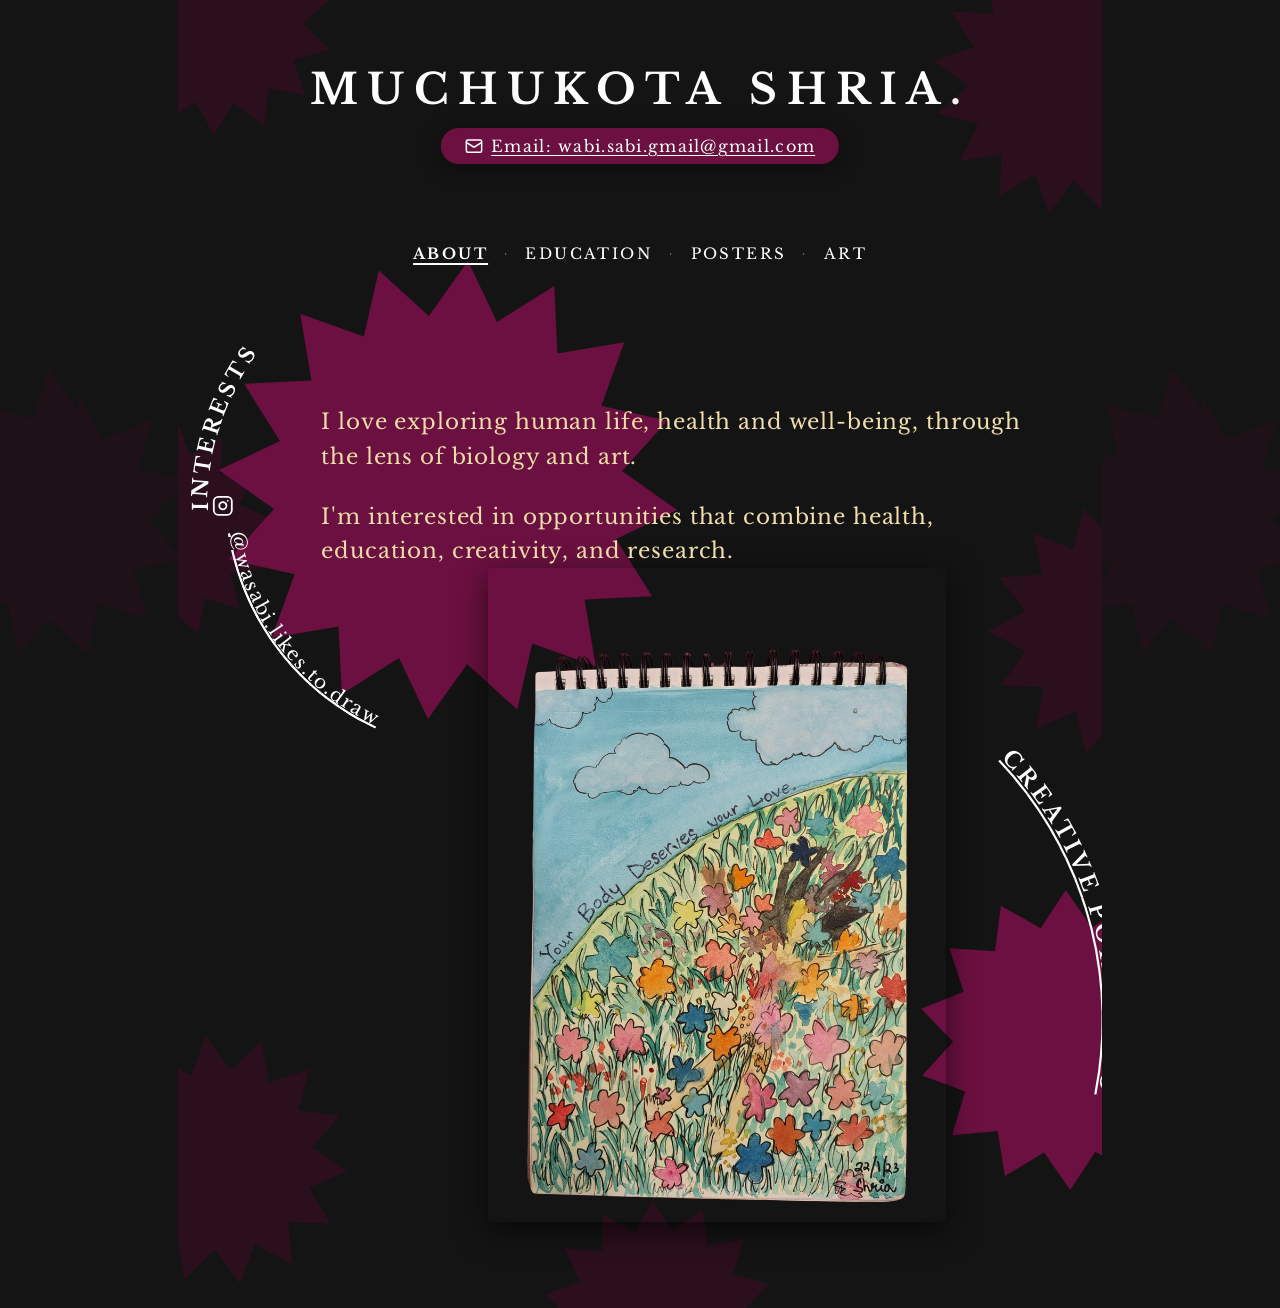
==== commit 24eb4b08: "Update About page pill: remove degree and institute name, set Email to wabi.sabi.gmail@gmail.com" ====
--- a/index.html
+++ b/index.html
@@ -55,14 +55,12 @@
           <h1 class="p1-title"><span class="title-word">MUCHUKOTA</span> <span class="title-word">SHRIA.</span></h1>
 
           <header class="p1-pill">
-            <div class="p1-pill-line1">Master's Student - MS Biological Data Science</div>
-            <div class="p1-pill-line2">Indian Institute of Science Education and Research, Tirupati</div>
-            <a class="p1-pill-email" href="mailto:muchukota_20264014@students.iisertirupati.ac.in">
+            <a class="p1-pill-email" href="mailto:wabi.sabi.gmail@gmail.com">
               <svg viewBox="0 0 24 24" aria-hidden="true" focusable="false" stroke-width="2" stroke-linecap="round" stroke-linejoin="round">
                 <rect x="2" y="4" width="20" height="16" rx="2"></rect>
                 <path d="m22 7-8.97 5.7a1.94 1.94 0 0 1-2.06 0L2 7"></path>
               </svg>
-              muchukota_20264014@students.iisertirupati.ac.in
+              Email: wabi.sabi.gmail@gmail.com
             </a>
           </header>
 
@@ -79,13 +77,27 @@
           </div>
         </div>
 
+        <!-- Mobile Alternate Design: Interests & Instagram badge bar (visible on mobile only) -->
+        <div class="p1-mobile-interests-bar">
+          <span class="p1-mobile-label">INTERESTS</span>
+          <span class="p1-mobile-sep" aria-hidden="true">&#183;</span>
+          <a href="https://instagram.com/wasabi.likes.to.draw" target="_blank" rel="noopener" class="p1-mobile-insta">
+            <svg viewBox="0 0 24 24" aria-hidden="true" focusable="false" class="p1-insta-icon">
+              <rect x="2" y="2" width="20" height="20" rx="5" ry="5"></rect>
+              <path d="M16 11.37A4 4 0 1 1 12.63 8 4 4 0 0 1 16 11.37z"></path>
+              <line x1="17.5" y1="6.5" x2="17.51" y2="6.5"></line>
+            </svg>
+            @wasabi.likes.to.draw
+          </a>
+        </div>
+
         <!-- Intro Text -->
         <div class="p1-intro">
           <p>I love exploring human life, health and well-being, through the lens of biology and art.</p>
           <p>I'm interested in opportunities that combine health, education, creativity, and research.</p>
         </div>
 
-        <!-- Curved Arcs (Extended arc paths to guarantee zero text truncation on any screen) -->
+        <!-- Curved Arcs (Active on desktop, hidden on mobile in favor of the mobile alternate design) -->
         <svg class="p1-arc-svg" viewBox="0 0 924 1308" aria-hidden="true">
           <defs>
             <!-- Lengthened arc for INTERESTS so full word with letter-spacing fits with 0 truncation -->
@@ -131,6 +143,15 @@
                height="1229"
                decoding="async">
         </div>
+
+        <!-- Mobile Alternate Design: Creative Portfolio CTA (visible on mobile only) -->
+        <div class="p1-mobile-portfolio-cta">
+          <a href="/art/" class="p1-mobile-portfolio-link">
+            <span class="portfolio-star" aria-hidden="true">&#10022;</span>
+            CREATIVE PORTFOLIO
+            <span class="portfolio-arrow" aria-hidden="true">&rarr;</span>
+          </a>
+        </div>
       </section>
     </main>
   </div>
--- a/css/style.css
+++ b/css/style.css
@@ -245,17 +245,16 @@
 
 .p1-pill {
   position: absolute;
-  top: 9.4%;
-  left: 4.3%;
-  width: 91.4%;
-  min-height: 8.0%;
+  top: 9.8%;
+  left: 50%;
+  transform: translateX(-50%);
+  width: fit-content;
+  max-width: 90%;
   background-color: var(--maroon-bright);
   border-radius: 9999px;
   display: flex;
-  flex-direction: column;
   align-items: center;
   justify-content: center;
-  gap: 3px;
   padding: 8px 24px;
   text-align: center;
   color: var(--text-cream);
@@ -263,24 +262,20 @@
   box-shadow: 0 4px 20px rgba(0, 0, 0, 0.4);
 }
 
-.p1-pill-line1,
-.p1-pill-line2 {
-  font-size: clamp(11.5px, 1.8vw, 17.5px);
+.p1-pill-email {
+  font-family: var(--font-serif);
+  font-size: clamp(12px, 1.6vw, 16px);
   letter-spacing: 0.08em;
-  color: var(--text-cream);
-  line-height: 1.25;
-}
-
-.p1-pill-email {
-  font-size: clamp(11px, 1.7vw, 16.5px);
-  letter-spacing: 0.06em;
   display: inline-flex;
   align-items: center;
   gap: 8px;
   color: var(--text-white);
   text-decoration: underline;
   text-underline-offset: 3px;
-  margin-top: 2px;
+}
+
+.p1-pill-email:hover {
+  color: var(--text-cream);
 }
 
 .p1-pill-email svg {
@@ -352,6 +347,12 @@
   fill: var(--text-white);
 }
 
+/* Mobile alternate design elements (hidden on desktop) */
+.p1-mobile-interests-bar,
+.p1-mobile-portfolio-cta {
+  display: none;
+}
+
 /* ==========================================================================
    PAGE 2: EDUCATION
    ========================================================================== */
@@ -376,65 +377,69 @@
   align-items: center;
   justify-content: center;
   text-align: center;
-  border-radius: 50%;
   color: #141414;
-}
-
+  user-select: none;
+}
+
+/* Teal Starburst Text - Mathematically centered at polygon center (x=315/924=34.1%, y=240/1308=18.35%) */
 .p2-teal-content {
-  top: 8.5%;
-  left: 17.5%;
-  width: 33%;
-  height: 23%;
-  padding: 10px;
+  top: 18.35%;
+  left: 34.1%;
+  transform: translate(-50%, -50%);
+  width: 20%;
+  max-width: 175px;
+  padding: 2px;
 }
 
 .p2-teal-content .p2-degree {
-  font-size: clamp(12.5px, 1.95vw, 19.5px);
-  font-weight: 700;
-  line-height: 1.25;
-  letter-spacing: 0.05em;
-  color: #141414;
-}
-
-.p2-teal-content .p2-dates {
-  font-size: clamp(11.5px, 1.8vw, 18px);
-  font-weight: 700;
-  margin: 3px 0 5px 0;
-  color: #141414;
-}
-
-.p2-teal-content .p2-inst {
-  font-size: clamp(11px, 1.7vw, 17px);
-  line-height: 1.25;
-  letter-spacing: 0.04em;
-  color: #141414;
-}
-
-.p2-grey-content {
-  top: 25.5%;
-  left: 54.5%;
-  width: 32%;
-  height: 22.5%;
-  padding: 10px;
-}
-
-.p2-grey-content .p2-degree {
-  font-size: clamp(12px, 1.85vw, 18.5px);
+  font-size: clamp(11.5px, 1.35vw, 14.5px);
   font-weight: 700;
   line-height: 1.25;
   letter-spacing: 0.04em;
   color: #141414;
 }
 
+.p2-teal-content .p2-dates {
+  font-size: clamp(10.5px, 1.25vw, 13px);
+  font-weight: 700;
+  margin: 3px 0 4px 0;
+  color: #141414;
+}
+
+.p2-teal-content .p2-inst {
+  font-size: clamp(9.5px, 1.1vw, 11.5px);
+  line-height: 1.25;
+  letter-spacing: 0.03em;
+  color: #141414;
+}
+
+/* Grey Starburst Text - Mathematically centered at polygon center (x=650/924=70.35%, y=455/1308=34.78%) */
+.p2-grey-content {
+  top: 34.78%;
+  left: 70.35%;
+  transform: translate(-50%, -50%);
+  width: 18.5%;
+  max-width: 160px;
+  padding: 2px;
+}
+
+.p2-grey-content .p2-degree {
+  font-size: clamp(11px, 1.3vw, 13.5px);
+  font-weight: 700;
+  line-height: 1.25;
+  letter-spacing: 0.04em;
+  color: #141414;
+}
+
 .p2-grey-content .p2-dates {
-  font-size: clamp(11.5px, 1.75vw, 17.5px);
+  font-size: clamp(10.5px, 1.25vw, 12.5px);
   font-weight: 700;
-  margin: 3px 0 5px 0;
+  margin: 3px 0 4px 0;
   color: #141414;
 }
 
 .p2-grey-content .p2-inst {
-  font-size: clamp(10.5px, 1.55vw, 15.5px);
+  font-size: clamp(9.5px, 1.1vw, 11.5px);
   line-height: 1.25;
   letter-spacing: 0.03em;
   color: #242424;
@@ -809,27 +814,18 @@
 
   .p1-pill {
     position: static;
-    width: 95%;
-    max-width: 520px;
+    transform: none;
+    width: fit-content;
+    max-width: 95%;
     height: auto;
     min-height: auto;
     border-radius: 28px;
-    padding: 12px 18px;
+    padding: 8px 20px;
     margin-bottom: 12px;
   }
 
-  .p1-pill-line1 {
-    font-size: 13.5px;
-    line-height: 1.3;
-  }
-
-  .p1-pill-line2 {
-    font-size: 12.5px;
-    line-height: 1.3;
-  }
-
   .p1-pill-email {
-    font-size: 11.5px;
+    font-size: 12px;
     word-break: break-all;
   }
 
@@ -846,91 +842,280 @@
     padding: 2px 4px;
   }
 
-  /* Page 1 Artboard Canvas Proportions */
+  /* Page 1: Hide curved SVG arcs on mobile; show legible mobile alternate design */
+  #about-canvas .p1-arc-svg {
+    display: none;
+  }
+
+  /* Page 1 Canvas: Allow natural vertical growth so nothing collides or clips */
   #about-canvas {
-    aspect-ratio: 924 / 1620;
-  }
-
-  /* Intro text in natural flex flow below nav: guaranteed zero overlap on any screen */
+    aspect-ratio: auto;
+    min-height: 100vh;
+    padding-bottom: 24px;
+  }
+
+  /* Mobile Alternate Design: Interests & Instagram Badge Bar */
+  .p1-mobile-interests-bar {
+    display: flex;
+    align-items: center;
+    justify-content: center;
+    flex-wrap: wrap;
+    gap: 8px 12px;
+    margin: 4px auto 8px;
+    padding: 7px 16px;
+    border-radius: 20px;
+    background-color: rgba(107, 16, 64, 0.45);
+    border: 1px solid rgba(240, 221, 168, 0.35);
+    width: fit-content;
+    max-width: 90%;
+    z-index: 20;
+    position: relative;
+    user-select: none;
+  }
+
+  .p1-mobile-label {
+    font-family: var(--font-serif);
+    font-size: 12px;
+    font-weight: 700;
+    letter-spacing: 0.16em;
+    color: var(--text-white);
+    text-transform: uppercase;
+  }
+
+  .p1-mobile-sep {
+    color: var(--text-cream);
+    opacity: 0.6;
+    font-size: 14px;
+  }
+
+  .p1-mobile-insta {
+    display: inline-flex;
+    align-items: center;
+    gap: 6px;
+    font-family: var(--font-serif);
+    font-size: 12.5px;
+    letter-spacing: 0.08em;
+    color: var(--text-cream);
+    text-decoration: underline;
+    text-underline-offset: 3px;
+  }
+
+  .p1-insta-icon {
+    width: 14px;
+    height: 14px;
+    stroke: currentColor;
+    fill: none;
+    stroke-width: 2;
+    stroke-linecap: round;
+    stroke-linejoin: round;
+    flex-shrink: 0;
+  }
+
+  /* Intro text in natural flex flow: perfectly centered over bright maroon starburst */
   #about-canvas .p1-intro {
     position: relative;
     top: auto;
     left: auto;
-    width: 82%;
-    margin: 10px auto 0;
+    width: 86%;
+    margin: 8px auto 12px;
     font-size: clamp(13px, 3.8vw, 15px);
     line-height: 1.55;
-    gap: 0.9em;
+    gap: 0.85em;
     z-index: 10;
     text-align: left;
   }
 
+  /* Notebook painting in natural document flow on mobile */
   #about-canvas .p1-image-wrap {
-    top: 51.5%;
-    left: 28%;
-    width: 54%;
-    height: 45.5%;
-  }
-
-  /* Page 2 Mobile Spacing */
+    position: relative;
+    top: auto;
+    left: auto;
+    width: 72%;
+    max-width: 330px;
+    aspect-ratio: 922 / 1229;
+    height: auto;
+    margin: 6px auto 14px;
+    z-index: 8;
+    display: flex;
+  }
+
+  /* Mobile Alternate Design: Creative Portfolio CTA */
+  .p1-mobile-portfolio-cta {
+    display: flex;
+    align-items: center;
+    justify-content: center;
+    margin: 4px auto 16px;
+    z-index: 20;
+    position: relative;
+  }
+
+  .p1-mobile-portfolio-link {
+    display: inline-flex;
+    align-items: center;
+    gap: 8px;
+    font-family: var(--font-serif);
+    font-size: 12.5px;
+    font-weight: 700;
+    letter-spacing: 0.16em;
+    text-transform: uppercase;
+    color: var(--text-white);
+    text-decoration: none;
+    background-color: var(--pill-maroon);
+    border: 1px solid rgba(240, 221, 168, 0.45);
+    padding: 10px 22px;
+    border-radius: 24px;
+    box-shadow: 0 4px 18px rgba(0, 0, 0, 0.55);
+    transition: transform 0.2s ease, background-color 0.2s ease;
+  }
+
+  .p1-mobile-portfolio-link:active {
+    transform: scale(0.98);
+  }
+
+  .portfolio-star {
+    color: var(--text-cream);
+    font-size: 13px;
+  }
+
+  .portfolio-arrow {
+    color: var(--text-cream);
+    font-size: 15px;
+    transition: transform 0.2s ease;
+  }
+
+  .p1-mobile-portfolio-link:hover .portfolio-arrow {
+    transform: translateX(3px);
+  }
+
+  /* ==========================================================================
+     Page 2 (Education) Mobile Spacing - Mathematically Aligned to SVG ViewBox
+     ========================================================================== */
   #education-content {
-    aspect-ratio: 924 / 1640;
-  }
-
+    aspect-ratio: 924 / 1950;
+  }
+
+  /* Teal Starburst Text - Centered perfectly inside teal polygon (center y = 240 / 1950 = 12.31%) */
   #education-content .p2-teal-content {
-    top: 7.5%;
-    width: 38%;
-    height: 24%;
-  }
-
+    top: 12.31%;
+    left: 34.1%;
+    transform: translate(-50%, -50%);
+    width: 30.0%;
+    max-width: 215px;
+    height: auto;
+    padding: 2px;
+  }
+
+  #education-content .p2-teal-content .p2-degree {
+    font-size: 11.5px;
+    line-height: 1.22;
+    font-weight: 700;
+  }
+
+  #education-content .p2-teal-content .p2-dates {
+    font-size: 10.5px;
+    line-height: 1.2;
+    margin: 2px 0 3px 0;
+    font-weight: 700;
+  }
+
+  #education-content .p2-teal-content .p2-inst {
+    font-size: 9.5px;
+    line-height: 1.22;
+  }
+
+  /* Grey Starburst Text - Centered perfectly inside grey polygon (center y = 455 / 1950 = 23.33%) */
   #education-content .p2-grey-content {
-    top: 24.0%;
-    width: 36%;
-    height: 23%;
-  }
-
+    top: 23.33%;
+    left: 70.35%;
+    transform: translate(-50%, -50%);
+    width: 28.0%;
+    max-width: 200px;
+    height: auto;
+    padding: 2px;
+  }
+
+  #education-content .p2-grey-content .p2-degree {
+    font-size: 11px;
+    line-height: 1.22;
+    font-weight: 700;
+  }
+
+  #education-content .p2-grey-content .p2-dates {
+    font-size: 10.5px;
+    line-height: 1.2;
+    margin: 2px 0 3px 0;
+    font-weight: 700;
+  }
+
+  #education-content .p2-grey-content .p2-inst {
+    font-size: 9.5px;
+    line-height: 1.22;
+  }
+
+  /* Wooden Figure - Sits between the two starbursts */
   #education-content .p2-figure {
-    top: 25.5%;
-    height: 25%;
-  }
-
+    top: 17.5%;
+    left: 8.0%;
+    width: 22.0%;
+    height: 18.0%;
+  }
+
+  /* Art Minor Courses Done - Starts right at arrowhead (37.1%) */
   #education-content .p2-courses-block {
-    top: 53.5%;
-    width: 48%;
+    top: 38.0%;
+    left: 6.0%;
+    width: 50.0%;
   }
 
   #education-content .p2-courses-block h2 {
-    font-size: 15px;
+    font-size: 14px;
+    margin-bottom: 6px;
+  }
+
+  #education-content .p2-courses-block ul {
+    gap: 5px;
   }
 
   #education-content .p2-courses-block li {
-    font-size: 13px;
-  }
-
+    font-size: 12px;
+    line-height: 1.35;
+  }
+
+  /* Photos stacked on the right side */
   #education-content .p2-photo-pigeons {
-    top: 49.5%;
-    width: 38%;
-    height: 14%;
+    top: 36.5%;
+    left: 58.5%;
+    width: 37.5%;
+    height: 10.5%;
   }
 
   #education-content .p2-photo-hands {
-    top: 64.5%;
-    width: 34%;
-    height: 14.5%;
-  }
-
+    top: 48.5%;
+    left: 62.0%;
+    width: 34.0%;
+    height: 11.0%;
+  }
+
+  /* Online Certificate Courses - Safely below both courses and hands photo (16.5% buffer!) */
   #education-content .p2-certs-block {
-    top: 77.5%;
-    width: 72%;
+    top: 62.5%;
+    left: 5.0%;
+    width: 90.0%;
   }
 
   #education-content .p2-certs-block h2 {
-    font-size: 14px;
+    font-size: 13.5px;
+    letter-spacing: 0.12em;
+    margin-bottom: 8px;
+  }
+
+  #education-content .p2-certs-block ul {
+    gap: 8px;
   }
 
   #education-content .p2-certs-block li {
-    font-size: 12.5px;
-    line-height: 1.4;
+    font-size: 12px;
+    line-height: 1.45;
   }
 
   /* Page 3 Mobile Spacing */
@@ -985,44 +1170,49 @@
     font-size: 11px;
   }
 
-  #about-canvas .p1-pill-line1 {
-    font-size: 12px;
-  }
-
-  #about-canvas .p1-pill-line2 {
+  #about-canvas .p1-pill-email {
     font-size: 11px;
   }
 
-  #about-canvas .p1-pill-email {
+  #about-canvas .p1-intro {
+    font-size: 13px;
+  }
+
+  .p1-mobile-label {
+    font-size: 11px;
+  }
+
+  .p1-mobile-insta {
+    font-size: 11.5px;
+  }
+
+  .p1-mobile-portfolio-link {
+    font-size: 11.5px;
+    padding: 8px 18px;
+  }
+
+  #education-content .p2-teal-content .p2-degree {
+    font-size: 11.5px;
+  }
+
+  #education-content .p2-teal-content .p2-dates {
     font-size: 10.5px;
   }
 
-  #about-canvas .p1-intro {
-    font-size: 13.5px;
-  }
-
-  #education-content .p2-teal-content .p2-degree {
-    font-size: 12.5px;
-  }
-
-  #education-content .p2-teal-content .p2-dates {
-    font-size: 11.5px;
-  }
-
   #education-content .p2-teal-content .p2-inst {
+    font-size: 9.5px;
+  }
+
+  #education-content .p2-grey-content .p2-degree {
+    font-size: 11px;
+  }
+
+  #education-content .p2-grey-content .p2-dates {
     font-size: 10.5px;
   }
 
-  #education-content .p2-grey-content .p2-degree {
-    font-size: 12px;
-  }
-
-  #education-content .p2-grey-content .p2-dates {
-    font-size: 11px;
-  }
-
   #education-content .p2-grey-content .p2-inst {
-    font-size: 10px;
+    font-size: 9.5px;
   }
 }
 
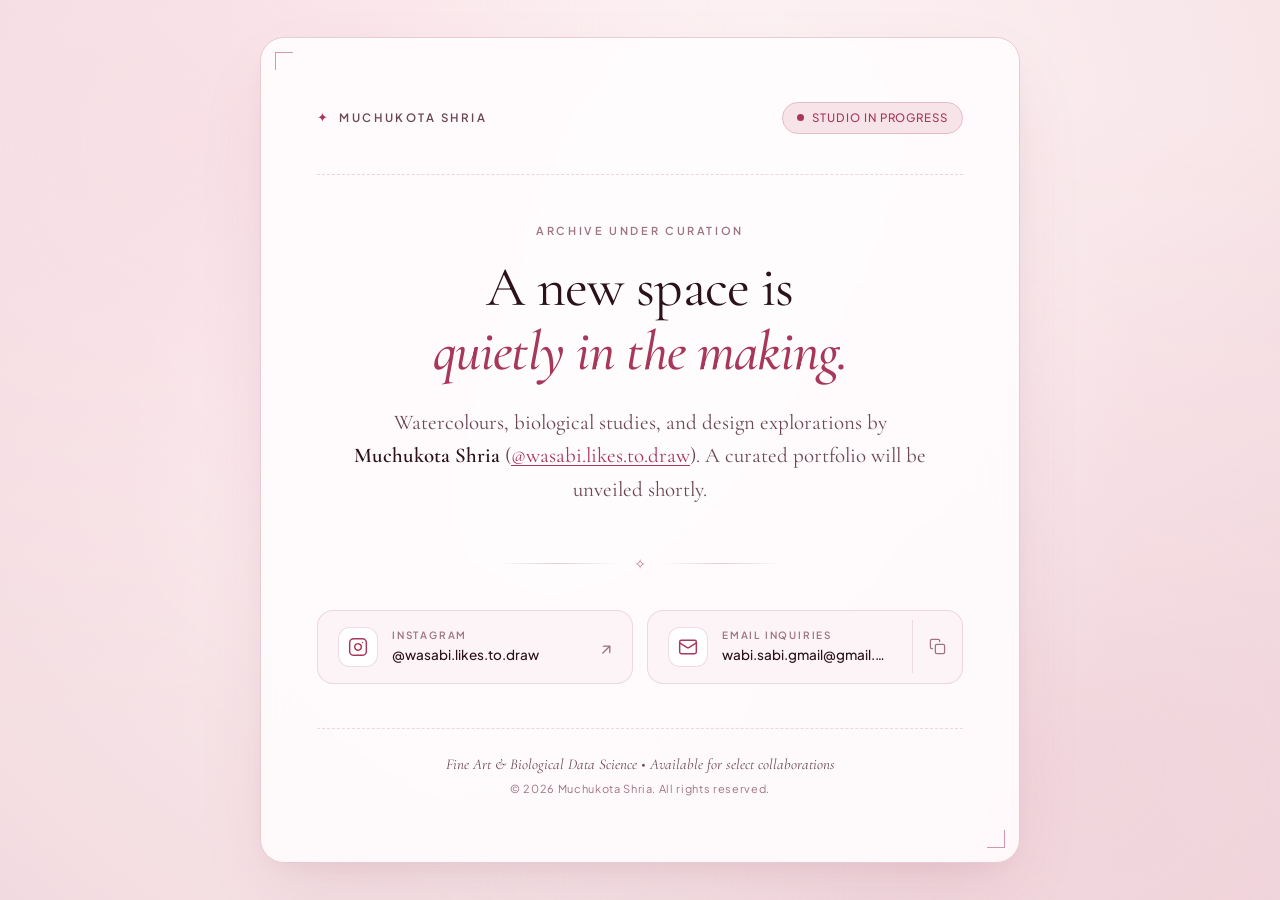
==== commit 7d4eca67: "Replace site with bespoke editorial pink Work in Progress holding page" ====
--- a/index.html
+++ b/index.html
@@ -3,159 +3,107 @@
 <head>
   <meta charset="UTF-8">
   <meta name="viewport" content="width=device-width, initial-scale=1.0">
-  <title>Muchukota Shria — About</title>
-  <meta name="description" content="Portfolio of Muchukota Shria (wasabi.likes.to.draw) — Biological Data Science student and artist exploring human life, health, and research.">
-  <meta property="og:title" content="Muchukota Shria — Portfolio">
-  <meta property="og:description" content="Biological Data Science and Creative Portfolio of Muchukota Shria.">
+  <title>Muchukota Shria — Work in Progress</title>
+  <meta name="description" content="Portfolio of Muchukota Shria (wasabi.likes.to.draw) — fine art, watercolours, and biological data science. Currently undergoing curation.">
+  <meta property="og:title" content="Muchukota Shria — Work in Progress">
+  <meta property="og:description" content="Fine art, biological studies, and creative design by Muchukota Shria. Portfolio currently under curation.">
   <meta property="og:type" content="website">
+  <meta name="theme-color" content="#F7E8EB">
+
   <link rel="icon" type="image/svg+xml" href="/favicon.svg">
   <link rel="preconnect" href="https://fonts.googleapis.com">
   <link rel="preconnect" href="https://fonts.gstatic.com" crossorigin>
-  <link href="https://fonts.googleapis.com/css2?family=Libre+Baskerville:ital,wght@0,400;0,700;1,400&display=swap" rel="stylesheet">
+  <link href="https://fonts.googleapis.com/css2?family=Cormorant+Garamond:ital,wght@0,300;0,400;0,500;0,600;1,400;1,500;1,600&family=Plus+Jakarta+Sans:wght@400;500;600&display=swap" rel="stylesheet">
   <link rel="stylesheet" href="/css/style.css">
 </head>
 <body>
-  <a href="#about" class="sr-only skip-link">Skip to main content</a>
+  <!-- Ambient Rose Glow Background -->
+  <div class="ambient-glow" aria-hidden="true"></div>
 
-  <div class="page-wrapper">
-    <!-- Desktop edge bleed decorative starbursts -->
-    <svg class="desktop-bleed-left" viewBox="0 0 240 600" aria-hidden="true" focusable="false">
-      <polygon points="120,40 145,85 195,65 180,115 230,125 190,165 225,205 175,215 190,265 140,250 130,300 90,265 60,300 50,250 5,255 30,210 -15,190 20,150 -10,115 35,100 25,50 75,65 90,15 120,55" fill="#2B0F1C" />
-    </svg>
-    <svg class="desktop-bleed-right" viewBox="0 0 240 600" aria-hidden="true" focusable="false">
-      <polygon points="120,40 145,85 195,65 180,115 230,125 190,165 225,205 175,215 190,265 140,250 130,300 90,265 60,300 50,250 5,255 30,210 -15,190 20,150 -10,115 35,100 25,50 75,65 90,15 120,55" fill="#2B0F1C" />
-    </svg>
-
-    <main class="artboard" id="about-canvas">
-      <section id="about" style="position: static;">
-        <!-- Background decorative starbursts (aria-hidden) -->
-        <svg class="bg-decor-svg" viewBox="0 0 924 1308" aria-hidden="true" focusable="false">
-          <!-- Top-Left Dark Starburst -->
-          <polygon points="151.1,49.8 115.1,59.7 127.2,95.0 90.5,88.4 86.0,125.4 55.8,103.5 35.7,134.9 18.0,102.1 -13.7,121.7 -15.4,84.4 -52.5,88.3 -37.9,54.0 -73.0,41.4 -44.9,16.8 -71.1,-9.8 -35.1,-19.7 -47.2,-55.0 -10.5,-48.4 -6.0,-85.4 24.2,-63.5 44.3,-94.9 62.0,-62.1 93.7,-81.7 95.4,-44.4 132.5,-48.3 117.9,-14.0 153.0,-1.4 124.9,23.2" fill="#2B0F1C" />
-          <!-- Top-Right Dark Starburst behind pill -->
-          <polygon points="1023.7,98.8 984.4,113.0 1006.3,148.5 964.6,146.6 971.2,187.8 933.4,170.1 923.8,210.7 895.7,179.8 871.2,213.7 857.0,174.4 821.5,196.3 823.4,154.6 782.2,161.2 799.9,123.4 759.3,113.8 790.2,85.7 756.3,61.2 795.6,47.0 773.7,11.5 815.4,13.4 808.8,-27.8 846.6,-10.1 856.2,-50.7 884.3,-19.8 908.8,-53.7 923.0,-14.4 958.5,-36.3 956.6,5.4 997.8,-1.2 980.1,36.6 1020.7,46.2 989.8,74.3" fill="#2B0F1C" />
-          <!-- Left-Middle Dark Starburst -->
-          <polygon points="88.4,567.6 52.2,573.4 61.8,608.7 26.7,598.3 20.0,634.3 -7.0,609.6 -28.7,639.1 -42.4,605.2 -74.7,622.4 -72.3,585.9 -108.9,587.4 -90.8,555.5 -124.5,541.0 -94.4,520.1 -118.4,492.4 -82.2,486.6 -91.8,451.3 -56.7,461.7 -50.0,425.7 -23.0,450.4 -1.3,420.9 12.4,454.8 44.7,437.6 42.3,474.1 78.9,472.6 60.8,504.5 94.5,519.0 64.4,539.9" fill="#2B0F1C" />
-          <!-- Bottom-Left Dark Starburst -->
-          <polygon points="169.5,1170.9 130.7,1187.6 152.5,1223.8 110.2,1222.0 114.1,1264.1 76.8,1244.2 62.1,1283.8 37.2,1249.7 6.7,1279.0 -1.0,1237.4 -41.2,1250.6 -30.0,1209.8 -71.9,1204.2 -44.2,1172.3 -79.5,1149.1 -40.7,1132.4 -62.5,1096.2 -20.2,1098.0 -24.1,1055.9 13.2,1075.8 27.9,1036.2 52.8,1070.3 83.3,1041.0 91.0,1082.6 131.2,1069.4 120.0,1110.2 161.9,1115.8 134.2,1147.7" fill="#2B0F1C" />
-          <!-- Bottom-Edge Dark Starburst -->
-          <polygon points="593.3,1335.0 558.3,1348.0 573.4,1382.1 536.2,1378.7 535.0,1416.0 503.0,1396.8 485.7,1429.9 465.2,1398.7 435.3,1421.0 430.4,1384.0 393.8,1391.1 405.4,1355.7 369.3,1346.1 395.1,1319.2 366.7,1295.0 401.7,1282.0 386.6,1247.9 423.8,1251.3 425.0,1214.0 457.0,1233.2 474.3,1200.1 494.8,1231.3 524.7,1209.0 529.6,1246.0 566.2,1238.9 554.6,1274.3 590.7,1283.9 564.9,1310.8" fill="#2B0F1C" />
-          <!-- Right-Middle Dark Starburst -->
-          <polygon points="1048.3,682.8 1006.1,685.2 1014.1,726.7 975.1,710.6 964.3,751.5 936.1,720.0 908.7,752.2 897.0,711.6 858.3,728.7 865.3,687.0 823.1,685.6 847.5,651.1 810.0,631.6 847.0,611.1 821.7,577.2 863.9,574.8 855.9,533.3 894.9,549.4 905.7,508.5 933.9,540.0 961.3,507.8 973.0,548.4 1011.7,531.3 1004.7,573.0 1046.9,574.4 1022.5,608.9 1060.0,628.4 1023.0,648.9" fill="#2B0F1C" />
-
-          <!-- Big Bright Maroon Starburst (Center approx 270, 490) -->
-          <polygon points="499.1,510.0 438.0,539.0 474.0,596.2 406.5,599.5 417.8,666.2 354.2,643.4 339.2,709.4 289.1,664.0 250.0,719.1 221.0,658.0 163.8,694.0 160.5,626.5 93.8,637.8 116.6,574.2 50.6,559.2 96.0,509.1 40.9,470.0 102.0,441.0 66.0,383.8 133.5,380.5 122.2,313.8 185.8,336.6 200.8,270.6 250.9,316.0 290.0,260.9 319.0,322.0 376.2,286.0 379.5,353.5 446.2,342.2 423.4,405.8 489.4,420.8 444.0,470.9" fill="#6B1040" />
-
-          <!-- Cut-off Bright Maroon Starburst on Right Edge -->
-          <polygon points="1036.7,1071.2 994.3,1088.3 1008.7,1131.8 963.0,1128.8 957.1,1174.2 917.3,1151.7 892.2,1190.0 866.1,1152.5 826.9,1176.1 819.7,1131.0 774.1,1135.3 787.1,1091.4 744.3,1075.6 775.0,1041.7 743.3,1008.8 785.7,991.7 771.3,948.2 817.0,951.2 822.9,905.8 862.7,928.3 887.8,890.0 913.9,927.5 953.1,903.9 960.3,949.0 1005.9,944.7 992.9,988.6 1035.7,1004.4 1005.0,1038.3" fill="#6B1040" />
-        </svg>
-
-        <!-- Header Block: Title + Pill + Nav (flows vertically on mobile, desktop: display contents) -->
-        <div class="p1-header-block">
-          <h1 class="p1-title"><span class="title-word">MUCHUKOTA</span> <span class="title-word">SHRIA.</span></h1>
-
-          <header class="p1-pill">
-            <a class="p1-pill-email" href="mailto:wabi.sabi.gmail@gmail.com">
-              <svg viewBox="0 0 24 24" aria-hidden="true" focusable="false" stroke-width="2" stroke-linecap="round" stroke-linejoin="round">
-                <rect x="2" y="4" width="20" height="16" rx="2"></rect>
-                <path d="m22 7-8.97 5.7a1.94 1.94 0 0 1-2.06 0L2 7"></path>
-              </svg>
-              Email: wabi.sabi.gmail@gmail.com
-            </a>
-          </header>
-
-          <div class="p1-nav-pos">
-            <nav class="site-nav" aria-label="Main">
-              <a href="/#about" aria-current="page">ABOUT</a>
-              <span class="nav-sep" aria-hidden="true">&#183;</span>
-              <a href="/education/">EDUCATION</a>
-              <span class="nav-sep" aria-hidden="true">&#183;</span>
-              <a href="/posters/">POSTERS</a>
-              <span class="nav-sep" aria-hidden="true">&#183;</span>
-              <a href="/art/">ART</a>
-            </nav>
-          </div>
+  <main class="page-container">
+    <article class="editorial-card">
+      <!-- Top Monomark & Status Row -->
+      <header class="card-header">
+        <div class="artist-monomark">
+          <span class="mono-symbol" aria-hidden="true">✦</span>
+          <span class="mono-name">MUCHUKOTA SHRIA</span>
         </div>
 
-        <!-- Mobile Alternate Design: Interests & Instagram badge bar (visible on mobile only) -->
-        <div class="p1-mobile-interests-bar">
-          <span class="p1-mobile-label">INTERESTS</span>
-          <span class="p1-mobile-sep" aria-hidden="true">&#183;</span>
-          <a href="https://instagram.com/wasabi.likes.to.draw" target="_blank" rel="noopener" class="p1-mobile-insta">
-            <svg viewBox="0 0 24 24" aria-hidden="true" focusable="false" class="p1-insta-icon">
+        <div class="status-pill" role="status" aria-label="Status: Work in progress">
+          <span class="pulse-dot" aria-hidden="true"></span>
+          <span class="status-text">Studio in Progress</span>
+        </div>
+      </header>
+
+      <!-- Center Hero Content -->
+      <div class="hero-block">
+        <p class="section-tag">ARCHIVE UNDER CURATION</p>
+        <h1 class="wip-title">
+          A new space is <br>
+          <em>quietly in the making.</em>
+        </h1>
+        <p class="wip-description">
+          Watercolours, biological studies, and design explorations by
+          <span class="author-name">Muchukota Shria</span> (<a href="https://instagram.com/wasabi.likes.to.draw" target="_blank" rel="noopener" class="handle-link">@wasabi.likes.to.draw</a>).
+          A curated portfolio will be unveiled shortly.
+        </p>
+      </div>
+
+      <!-- Divider Motif -->
+      <div class="ornament-divider" aria-hidden="true">
+        <span class="ornament-line"></span>
+        <span class="ornament-star">✧</span>
+        <span class="ornament-line"></span>
+      </div>
+
+      <!-- Direct Contact & Social Action Cards -->
+      <section class="connect-section" aria-label="Contact and Social Links">
+        <a href="https://instagram.com/wasabi.likes.to.draw" target="_blank" rel="noopener" class="connect-card insta-card">
+          <div class="card-icon" aria-hidden="true">
+            <svg viewBox="0 0 24 24" fill="none" stroke="currentColor" stroke-width="1.75" stroke-linecap="round" stroke-linejoin="round">
               <rect x="2" y="2" width="20" height="20" rx="5" ry="5"></rect>
               <path d="M16 11.37A4 4 0 1 1 12.63 8 4 4 0 0 1 16 11.37z"></path>
               <line x1="17.5" y1="6.5" x2="17.51" y2="6.5"></line>
             </svg>
-            @wasabi.likes.to.draw
+          </div>
+          <div class="card-meta">
+            <span class="card-label">INSTAGRAM</span>
+            <span class="card-value">@wasabi.likes.to.draw</span>
+          </div>
+          <span class="card-arrow" aria-hidden="true">&nearr;</span>
+        </a>
+
+        <div class="connect-card email-card">
+          <a href="mailto:wabi.sabi.gmail@gmail.com" class="card-link" aria-label="Send email to wabi.sabi.gmail@gmail.com">
+            <div class="card-icon" aria-hidden="true">
+              <svg viewBox="0 0 24 24" fill="none" stroke="currentColor" stroke-width="1.75" stroke-linecap="round" stroke-linejoin="round">
+                <rect x="2" y="4" width="20" height="16" rx="2"></rect>
+                <path d="m22 7-8.97 5.7a1.94 1.94 0 0 1-2.06 0L2 7"></path>
+              </svg>
+            </div>
+            <div class="card-meta">
+              <span class="card-label">EMAIL INQUIRIES</span>
+              <span class="card-value">wabi.sabi.gmail@gmail.com</span>
+            </div>
           </a>
-        </div>
-
-        <!-- Intro Text -->
-        <div class="p1-intro">
-          <p>I love exploring human life, health and well-being, through the lens of biology and art.</p>
-          <p>I'm interested in opportunities that combine health, education, creativity, and research.</p>
-        </div>
-
-        <!-- Curved Arcs (Active on desktop, hidden on mobile in favor of the mobile alternate design) -->
-        <svg class="p1-arc-svg" viewBox="0 0 924 1308" aria-hidden="true">
-          <defs>
-            <!-- Lengthened arc for INTERESTS so full word with letter-spacing fits with 0 truncation -->
-            <path id="arc-interests" d="M 30 520 A 260 260 0 0 1 180 270" fill="none" />
-            <!-- Lengthened arc for Instagram handle -->
-            <path id="arc-instagram" d="M 52 525 A 255 255 0 0 0 350 745" fill="none" />
-            <!-- Lengthened arc for CREATIVE PORTFOLIO (600px length) ensuring 'PORTFOLIO' is 100% complete -->
-            <path id="arc-portfolio" d="M 815 750 A 380 380 0 0 1 815 1290" fill="none" />
-          </defs>
-
-          <!-- INTERESTS curved text -->
-          <text font-size="21" font-family="'Libre Baskerville', Georgia, serif" font-weight="700" letter-spacing="0.16em" fill="#FFFFFF">
-            <textPath href="#arc-interests" startOffset="3%">INTERESTS</textPath>
-          </text>
-
-          <!-- Instagram Camera Icon at (47, 517) -->
-          <g transform="translate(34, 495) scale(0.9)" stroke="#FFFFFF" fill="none" stroke-width="2" stroke-linecap="round" stroke-linejoin="round">
-            <rect x="2" y="2" width="20" height="20" rx="5" ry="5"></rect>
-            <path d="M16 11.37A4 4 0 1 1 12.63 8 4 4 0 0 1 16 11.37z"></path>
-            <line x1="17.5" y1="6.5" x2="17.51" y2="6.5"></line>
-          </g>
-
-          <!-- @wasabi.likes.to.draw curved link -->
-          <text font-size="19" font-family="'Libre Baskerville', Georgia, serif" font-weight="400" letter-spacing="0.10em" fill="#FFFFFF" text-decoration="underline">
-            <textPath href="#arc-instagram" startOffset="2%">
-              <a href="https://instagram.com/wasabi.likes.to.draw" target="_blank" rel="noopener" fill="#FFFFFF">@wasabi.likes.to.draw</a>
-            </textPath>
-          </text>
-
-          <!-- CREATIVE PORTFOLIO curved text link -->
-          <text font-size="22" font-family="'Libre Baskerville', Georgia, serif" font-weight="700" letter-spacing="0.18em" fill="#FFFFFF">
-            <textPath href="#arc-portfolio" startOffset="2%">
-              <a href="/art/" fill="#FFFFFF">CREATIVE PORTFOLIO</a>
-            </textPath>
-          </text>
-        </svg>
-
-        <!-- Page 1 Image: Notebook Painting -->
-        <div class="p1-image-wrap">
-          <img src="/images/about-notebook-painting.jpg"
-               alt="Watercolor on spiral-bound notebook titled 'Your Body Deserves your Love.' showing a colorful flower meadow and blue sky"
-               width="922"
-               height="1229"
-               decoding="async">
-        </div>
-
-        <!-- Mobile Alternate Design: Creative Portfolio CTA (visible on mobile only) -->
-        <div class="p1-mobile-portfolio-cta">
-          <a href="/art/" class="p1-mobile-portfolio-link">
-            <span class="portfolio-star" aria-hidden="true">&#10022;</span>
-            CREATIVE PORTFOLIO
-            <span class="portfolio-arrow" aria-hidden="true">&rarr;</span>
-          </a>
+          <button type="button" class="copy-btn" id="copyBtn" aria-label="Copy email address to clipboard" title="Copy email">
+            <svg viewBox="0 0 24 24" fill="none" stroke="currentColor" stroke-width="1.75" stroke-linecap="round" stroke-linejoin="round" class="copy-icon">
+              <rect x="9" y="9" width="13" height="13" rx="2" ry="2"></rect>
+              <path d="M5 15H4a2 2 0 0 1-2-2V4a2 2 0 0 1 2-2h9a2 2 0 0 1 2 2v1"></path>
+            </svg>
+            <span class="copy-feedback">Copied!</span>
+          </button>
         </div>
       </section>
-    </main>
-  </div>
+
+      <!-- Editorial Footer Note -->
+      <footer class="card-footer">
+        <p class="footer-note">Fine Art &amp; Biological Data Science &bull; Available for select collaborations</p>
+        <p class="copyright">&copy; 2026 Muchukota Shria. All rights reserved.</p>
+      </footer>
+    </article>
+  </main>
 
   <script src="/js/main.js" defer></script>
 </body>
-</html>
+</html>
--- a/css/style.css
+++ b/css/style.css
@@ -1,30 +1,37 @@
 /* ==========================================================================
-   MUCHUKOTA SHRIA - PORTFOLIO DESIGN SYSTEM
-   Source of Truth: Shria_nov_26_-_original_version.pdf (924 x 1308 px canvas)
-   Responsive Strategy:
-   - Proportional Artboard that preserves the EXACT aesthetic, starbursts,
-     curved text arcs, loopy arrows, shadows, and collage composition across
-     all devices (Desktop, Tablet, and Mobile).
-   - Flex header block on mobile prevents the pill and navigation from ever colliding.
-   - Lengthened SVG arc paths ensure zero text truncation on any viewport.
-   - Interactive high-res lightbox on image click across all devices.
+   MUCHUKOTA SHRIA — WORK IN PROGRESS PORTFOLIO
+   Theme: Editorial Blush & Antique Rose
+   Aesthetic: Bespoke, artisanal, high-contrast serif luxury monograph.
    ========================================================================== */
 
 :root {
-  --bg-dark: #141414;
-  --maroon-bright: #6B1040;
-  --maroon-dark: #2B0F1C;
-  --maroon-shadow: #4A0B2C;
-  --text-cream: #F0DDA8;
-  --text-white: #FFFFFF;
-  --teal-grey: #7B9EA0;
-  --pale-grey-blue: #C8D0DA;
-  --sage-green: #A9D3B5;
-  --periwinkle: #B4C3EA;
-  --tan-blob: #B7A06C;
-  --font-serif: 'Libre Baskerville', Georgia, 'Times New Roman', serif;
-}
-
+  /* Palette: Haute-Couture Blush & Antique Rose */
+  --bg-page: #FBF4F5;
+  --bg-page-gradient: radial-gradient(circle at 50% 20%, #FFF5F7 0%, #F8E7EA 60%, #F2DBE0 100%);
+  --bg-card: rgba(255, 253, 254, 0.88);
+  --bg-card-border: #E8CAD2;
+  --bg-card-inner: #FCF4F6;
+  
+  --ink-primary: #2B111A;     /* Deep antique plum-black, softer than pure black */
+  --ink-secondary: #6B4753;   /* Dusty rose-charcoal for subtitles & prose */
+  --ink-muted: #9E7482;       /* Delicate rose-mauve for metadata */
+  
+  --rose-accent: #A8385A;     /* Rich Parisian rose for focal points */
+  --rose-accent-hover: #C04369;
+  --rose-pill-bg: #F7E4E9;
+  --rose-pill-border: #E3BCC7;
+  
+  --font-serif: "Cormorant Garamond", Garamond, Georgia, serif;
+  --font-sans: "Plus Jakarta Sans", system-ui, -apple-system, sans-serif;
+  
+  --shadow-editorial: 0 30px 80px -20px rgba(140, 50, 75, 0.15),
+                      0 10px 30px -10px rgba(140, 50, 75, 0.08),
+                      inset 0 1px 0 rgba(255, 255, 255, 0.9);
+}
+
+/* ==========================================================================
+   Base & Reset
+   ========================================================================== */
 *, *::before, *::after {
   box-sizing: border-box;
   margin: 0;
@@ -32,1255 +39,458 @@
 }
 
 html {
-  background-color: var(--bg-dark);
-  color: var(--text-cream);
-  font-family: var(--font-serif);
+  font-size: 16px;
+  -webkit-text-size-adjust: 100%;
+  height: 100%;
+}
+
+body {
+  min-height: 100%;
+  background: var(--bg-page-gradient);
+  background-color: var(--bg-page);
+  color: var(--ink-primary);
+  font-family: var(--font-sans);
+  line-height: 1.5;
   -webkit-font-smoothing: antialiased;
   -moz-osx-font-smoothing: grayscale;
-}
-
-body {
-  min-height: 100vh;
-  background-color: var(--bg-dark);
-  color: var(--text-cream);
+  display: flex;
+  align-items: center;
+  justify-content: center;
+  position: relative;
   overflow-x: hidden;
+  padding: 32px 18px;
+}
+
+/* Atmospheric Ambient Glow Layer */
+.ambient-glow {
+  position: fixed;
+  inset: 0;
+  pointer-events: none;
+  background: 
+    radial-gradient(circle at 15% 15%, rgba(247, 212, 222, 0.45) 0%, transparent 45%),
+    radial-gradient(circle at 85% 85%, rgba(235, 190, 204, 0.35) 0%, transparent 50%),
+    radial-gradient(circle at 50% 50%, rgba(255, 255, 255, 0.6) 0%, transparent 65%);
+  z-index: 0;
+}
+
+/* Main Container */
+.page-container {
   position: relative;
-  display: flex;
-  flex-direction: column;
-}
-
-/* Accessibility skip link */
-.sr-only {
+  z-index: 1;
+  width: 100%;
+  max-width: 760px;
+  margin: 0 auto;
+}
+
+/* ==========================================================================
+   Editorial Card Framing
+   ========================================================================== */
+.editorial-card {
+  background: var(--bg-card);
+  backdrop-filter: blur(16px);
+  -webkit-backdrop-filter: blur(16px);
+  border: 1px solid var(--bg-card-border);
+  border-radius: 24px;
+  box-shadow: var(--shadow-editorial);
+  padding: clamp(36px, 6vw, 64px) clamp(24px, 5.5vw, 56px);
+  position: relative;
+  overflow: hidden;
+}
+
+/* Delicate corner accent marks */
+.editorial-card::before,
+.editorial-card::after {
+  content: "";
   position: absolute;
-  width: 1px;
-  height: 1px;
-  padding: 0;
-  margin: -1px;
-  overflow: hidden;
-  clip: rect(0, 0, 0, 0);
-  white-space: nowrap;
-  border: 0;
-}
-
-.skip-link:focus {
-  position: absolute;
-  top: 10px;
-  left: 10px;
-  width: auto;
-  height: auto;
-  padding: 8px 16px;
-  background: var(--text-cream);
-  color: var(--bg-dark);
-  z-index: 10000;
-  clip: auto;
-  text-decoration: none;
-  font-weight: bold;
-}
-
-/* Base links */
-a {
-  color: inherit;
-  text-decoration: underline;
-  transition: opacity 0.2s ease;
-}
-
-a:hover {
-  opacity: 0.85;
-}
-
-a:focus-visible {
-  outline: 1.5px solid var(--text-cream);
-  outline-offset: 3px;
-}
-
-/* ==========================================================================
-   NAVIGATION
-   Single centered line: "ABOUT · EDUCATION · POSTERS · ART"
-   Present on all 4 pages. Identical markup & classes.
-   ========================================================================== */
-.site-nav {
-  display: flex;
-  align-items: center;
-  justify-content: center;
+  width: 18px;
+  height: 18px;
+  pointer-events: none;
+  opacity: 0.5;
+}
+
+.editorial-card::before {
+  top: 14px;
+  left: 14px;
+  border-top: 1px solid var(--rose-accent);
+  border-left: 1px solid var(--rose-accent);
+}
+
+.editorial-card::after {
+  bottom: 14px;
+  right: 14px;
+  border-bottom: 1px solid var(--rose-accent);
+  border-right: 1px solid var(--rose-accent);
+}
+
+/* ==========================================================================
+   Header: Monomark & Status Pill
+   ========================================================================== */
+.card-header {
+  display: flex;
+  align-items: center;
+  justify-content: space-between;
+  gap: 16px;
   flex-wrap: wrap;
-  gap: 0.5em 0.8em;
+  padding-bottom: clamp(28px, 4vw, 40px);
+  border-bottom: 1px dashed rgba(220, 180, 192, 0.55);
+}
+
+.artist-monomark {
+  display: inline-flex;
+  align-items: center;
+  gap: 9px;
+  font-family: var(--font-sans);
+  font-size: 11.5px;
+  font-weight: 600;
+  letter-spacing: 0.22em;
+  text-transform: uppercase;
+  color: var(--ink-secondary);
+}
+
+.mono-symbol {
+  color: var(--rose-accent);
+  font-size: 13px;
+  line-height: 1;
+}
+
+/* Soft Live Status Pill */
+.status-pill {
+  display: inline-flex;
+  align-items: center;
+  gap: 8px;
+  background-color: var(--rose-pill-bg);
+  border: 1px solid var(--rose-pill-border);
+  padding: 6px 14px;
+  border-radius: 9999px;
+}
+
+.pulse-dot {
+  width: 7px;
+  height: 7px;
+  border-radius: 50%;
+  background-color: var(--rose-accent);
+  box-shadow: 0 0 0 0 rgba(168, 56, 90, 0.45);
+  animation: gentlePulse 2.4s infinite ease-in-out;
+}
+
+@keyframes gentlePulse {
+  0% {
+    transform: scale(0.95);
+    box-shadow: 0 0 0 0 rgba(168, 56, 90, 0.45);
+  }
+  70% {
+    transform: scale(1);
+    box-shadow: 0 0 0 6px rgba(168, 56, 90, 0);
+  }
+  100% {
+    transform: scale(0.95);
+    box-shadow: 0 0 0 0 rgba(168, 56, 90, 0);
+  }
+}
+
+.status-text {
+  font-family: var(--font-sans);
+  font-size: 11.5px;
+  font-weight: 500;
+  letter-spacing: 0.08em;
+  color: var(--rose-accent);
+  text-transform: uppercase;
+}
+
+/* ==========================================================================
+   Center Hero Block
+   ========================================================================== */
+.hero-block {
+  text-align: center;
+  padding: clamp(32px, 5vw, 48px) 0 clamp(28px, 4vw, 40px);
+}
+
+.section-tag {
+  font-family: var(--font-sans);
+  font-size: 11px;
+  font-weight: 600;
+  letter-spacing: 0.24em;
+  text-transform: uppercase;
+  color: var(--ink-muted);
+  margin-bottom: 16px;
+}
+
+.wip-title {
   font-family: var(--font-serif);
-  font-size: clamp(11.5px, 1.35vw, 15px);
-  text-transform: uppercase;
-  letter-spacing: 0.16em;
-  color: var(--text-white);
-  padding: 4px 8px;
-  user-select: none;
-  z-index: 30;
-}
-
-.site-nav a {
-  text-decoration: none;
-  color: var(--text-white);
-  padding: 2px 4px;
-  white-space: nowrap;
-}
-
-.site-nav a[aria-current="page"] {
-  text-decoration: underline;
-  text-underline-offset: 4px;
-  text-decoration-thickness: 1.5px;
-  font-weight: 700;
-  color: var(--text-white);
-}
-
-.site-nav .nav-sep {
-  color: rgba(240, 221, 168, 0.6);
-  font-size: 0.75em;
-  line-height: 1;
-}
-
-.nav-strip {
-  width: 100%;
-  background-color: var(--bg-dark);
-  min-height: 48px;
-  display: flex;
-  align-items: center;
-  justify-content: center;
-  padding: 8px 16px;
-  position: relative;
-  z-index: 40;
-}
-
-/* Page wrapper */
-.page-wrapper {
-  width: 100%;
-  display: flex;
-  flex-direction: column;
-  align-items: center;
-  position: relative;
-  flex: 1;
-}
-
-/* Desktop edge-bleed decorative starbursts */
-.desktop-bleed-left,
-.desktop-bleed-right {
-  display: none;
-}
-
-@media (min-width: 1100px) {
-  .desktop-bleed-left,
-  .desktop-bleed-right {
-    display: block;
-    position: absolute;
-    top: 50%;
-    transform: translateY(-50%);
-    width: 240px;
-    height: 600px;
-    pointer-events: none;
-    z-index: 0;
-    opacity: 0.45;
-  }
-  .desktop-bleed-left {
-    left: calc(50% - 462px - 220px);
-  }
-  .desktop-bleed-right {
-    right: calc(50% - 462px - 220px);
-  }
-}
-
-/* ==========================================================================
-   UNIFIED ARTBOARD CANVAS SYSTEM
-   Works fluidly from 320px to 1440px+. Preserves exact visual design.
-   ========================================================================== */
-.artboard {
-  position: relative;
-  width: 100%;
-  max-width: 924px;
-  aspect-ratio: 924 / 1308;
-  background-color: var(--bg-dark);
-  overflow: hidden;
+  font-size: clamp(34px, 5.6vw, 56px);
+  font-weight: 400;
+  line-height: 1.15;
+  letter-spacing: -0.015em;
+  color: var(--ink-primary);
+  margin-bottom: 22px;
+}
+
+.wip-title em {
+  font-style: italic;
+  font-weight: 500;
+  color: var(--rose-accent);
+}
+
+.wip-description {
+  font-family: var(--font-serif);
+  font-size: clamp(17px, 2.3vw, 21px);
+  font-weight: 400;
+  line-height: 1.6;
+  color: var(--ink-secondary);
+  max-width: 580px;
   margin: 0 auto;
 }
 
-/* Image click styling */
-.artboard img {
-  cursor: zoom-in;
-  transition: transform 0.2s ease, box-shadow 0.2s ease;
-}
-
-.artboard img:hover {
-  transform: scale(1.01);
-}
-
-/* Full bleed decorative background SVG layer */
-.bg-decor-svg {
-  position: absolute;
-  inset: 0;
-  width: 100%;
-  height: 100%;
-  pointer-events: none;
-  z-index: 1;
-}
-
-/* ==========================================================================
-   PAGE 1: ABOUT (HOMEPAGE)
-   ========================================================================== */
-.p1-header-block {
-  display: contents; /* Desktop: let children position at canvas percentages */
-}
-
-.p1-title {
-  position: absolute;
-  top: 4.8%;
-  left: 0;
-  width: 100%;
-  text-align: center;
-  font-size: clamp(24px, 4.3vw, 42px);
-  font-weight: 700;
-  text-transform: uppercase;
-  letter-spacing: 0.22em;
-  color: var(--text-white);
-  z-index: 10;
-}
-
-.p1-title .title-word {
-  display: inline-block;
-}
-
-.p1-pill {
-  position: absolute;
-  top: 9.8%;
-  left: 50%;
-  transform: translateX(-50%);
-  width: fit-content;
-  max-width: 90%;
-  background-color: var(--maroon-bright);
-  border-radius: 9999px;
-  display: flex;
-  align-items: center;
-  justify-content: center;
-  padding: 8px 24px;
-  text-align: center;
-  color: var(--text-cream);
-  z-index: 10;
-  box-shadow: 0 4px 20px rgba(0, 0, 0, 0.4);
-}
-
-.p1-pill-email {
-  font-family: var(--font-serif);
-  font-size: clamp(12px, 1.6vw, 16px);
-  letter-spacing: 0.08em;
-  display: inline-flex;
-  align-items: center;
-  gap: 8px;
-  color: var(--text-white);
+.author-name {
+  color: var(--ink-primary);
+  font-weight: 600;
+}
+
+.handle-link {
+  color: var(--rose-accent);
   text-decoration: underline;
   text-underline-offset: 3px;
-}
-
-.p1-pill-email:hover {
-  color: var(--text-cream);
-}
-
-.p1-pill-email svg {
-  width: 1.15em;
-  height: 1.15em;
+  text-decoration-thickness: 1px;
+  transition: color 0.2s ease;
+}
+
+.handle-link:hover {
+  color: var(--rose-accent-hover);
+}
+
+/* Ornament Divider */
+.ornament-divider {
+  display: flex;
+  align-items: center;
+  justify-content: center;
+  gap: 16px;
+  margin: 6px 0 clamp(24px, 4vw, 36px);
+}
+
+.ornament-line {
+  flex: 1;
+  max-width: 120px;
+  height: 1px;
+  background: linear-gradient(to right, transparent, var(--bg-card-border), transparent);
+}
+
+.ornament-star {
+  color: var(--rose-accent);
+  font-size: 14px;
+  opacity: 0.7;
+}
+
+/* ==========================================================================
+   Connect & Contact Action Cards
+   ========================================================================== */
+.connect-section {
+  display: grid;
+  grid-template-columns: repeat(auto-fit, minmax(260px, 1fr));
+  gap: 14px;
+  margin-bottom: clamp(32px, 5vw, 44px);
+}
+
+.connect-card {
+  background-color: var(--bg-card-inner);
+  border: 1px solid rgba(220, 180, 192, 0.45);
+  border-radius: 16px;
+  padding: 16px 20px;
+  display: flex;
+  align-items: center;
+  gap: 14px;
+  text-decoration: none;
+  color: inherit;
+  transition: transform 0.25s cubic-bezier(0.2, 0.8, 0.2, 1),
+              box-shadow 0.25s cubic-bezier(0.2, 0.8, 0.2, 1),
+              border-color 0.25s ease;
+  position: relative;
+}
+
+.connect-card:hover {
+  transform: translateY(-2px);
+  border-color: var(--rose-pill-border);
+  box-shadow: 0 10px 24px -6px rgba(160, 60, 90, 0.12);
+}
+
+.card-icon {
+  width: 40px;
+  height: 40px;
+  border-radius: 12px;
+  background-color: #FFFFFF;
+  border: 1px solid rgba(225, 185, 197, 0.5);
+  display: flex;
+  align-items: center;
+  justify-content: center;
+  color: var(--rose-accent);
   flex-shrink: 0;
-  stroke: currentColor;
-  fill: none;
-}
-
-.p1-nav-pos {
+  transition: background-color 0.2s, color 0.2s;
+}
+
+.card-icon svg {
+  width: 20px;
+  height: 20px;
+}
+
+.connect-card:hover .card-icon {
+  background-color: var(--rose-accent);
+  color: #FFFFFF;
+}
+
+.card-meta {
+  display: flex;
+  flex-direction: column;
+  gap: 2px;
+  flex-grow: 1;
+  min-width: 0;
+}
+
+.card-label {
+  font-family: var(--font-sans);
+  font-size: 10px;
+  font-weight: 600;
+  letter-spacing: 0.18em;
+  color: var(--ink-muted);
+  text-transform: uppercase;
+}
+
+.card-value {
+  font-family: var(--font-sans);
+  font-size: 13.5px;
+  font-weight: 500;
+  color: var(--ink-primary);
+  white-space: nowrap;
+  overflow: hidden;
+  text-overflow: ellipsis;
+}
+
+.card-arrow {
+  color: var(--ink-muted);
+  font-size: 18px;
+  line-height: 1;
+  transition: transform 0.2s ease, color 0.2s ease;
+}
+
+.connect-card:hover .card-arrow {
+  transform: translate(2px, -2px);
+  color: var(--rose-accent);
+}
+
+/* Email Card with Copy Action */
+.email-card {
+  padding: 0;
+}
+
+.card-link {
+  display: flex;
+  align-items: center;
+  gap: 14px;
+  padding: 16px 12px 16px 20px;
+  text-decoration: none;
+  color: inherit;
+  flex-grow: 1;
+  min-width: 0;
+}
+
+.copy-btn {
+  background: none;
+  border: none;
+  border-left: 1px solid rgba(220, 180, 192, 0.4);
+  color: var(--ink-muted);
+  cursor: pointer;
+  padding: 18px 16px;
+  display: flex;
+  align-items: center;
+  justify-content: center;
+  position: relative;
+  transition: color 0.2s, background-color 0.2s;
+}
+
+.copy-btn:hover {
+  color: var(--rose-accent);
+  background-color: rgba(247, 228, 233, 0.5);
+}
+
+.copy-icon {
+  width: 17px;
+  height: 17px;
+}
+
+.copy-feedback {
   position: absolute;
-  top: 18.2%;
-  left: 0;
-  width: 100%;
-  z-index: 25;
-}
-
-.p1-intro {
-  position: absolute;
-  top: 31.0%;
-  left: 15.5%;
-  width: 80%;
-  z-index: 10;
-  color: var(--text-cream);
-  font-size: clamp(13.5px, 2.1vw, 21.5px);
-  line-height: 1.6;
-  letter-spacing: 0.04em;
-  display: flex;
-  flex-direction: column;
-  gap: 1.2em;
-}
-
-.p1-image-wrap {
-  position: absolute;
-  top: 43.4%;
-  left: 33.5%;
-  width: 49.6%;
-  height: 50.0%;
-  z-index: 8;
-  display: flex;
-  align-items: flex-start;
-  justify-content: center;
-}
-
-.p1-image-wrap img {
-  width: 100%;
-  height: 100%;
-  object-fit: cover;
-  object-position: top center;
-  box-shadow: 0 8px 30px rgba(0, 0, 0, 0.6);
-  border-radius: 4px;
-}
-
-/* Curved text SVG layers on Page 1 */
-.p1-arc-svg {
-  position: absolute;
-  inset: 0;
-  width: 100%;
-  height: 100%;
-  z-index: 12;
+  top: -28px;
+  right: 6px;
+  background-color: var(--rose-accent);
+  color: #FFFFFF;
+  font-family: var(--font-sans);
+  font-size: 10.5px;
+  font-weight: 600;
+  letter-spacing: 0.05em;
+  padding: 4px 8px;
+  border-radius: 6px;
+  box-shadow: 0 4px 12px rgba(160, 60, 90, 0.25);
+  opacity: 0;
   pointer-events: none;
-}
-
-.p1-arc-svg a,
-.p1-arc-svg text {
-  pointer-events: auto;
-  font-family: var(--font-serif);
-  fill: var(--text-white);
-}
-
-/* Mobile alternate design elements (hidden on desktop) */
-.p1-mobile-interests-bar,
-.p1-mobile-portfolio-cta {
-  display: none;
-}
-
-/* ==========================================================================
-   PAGE 2: EDUCATION
-   ========================================================================== */
-.p2-arc-svg {
-  position: absolute;
-  inset: 0;
-  width: 100%;
-  height: 100%;
-  z-index: 15;
-  pointer-events: none;
-}
-
-.p2-degrees-container {
-  display: contents;
-}
-
-.p2-starburst-text {
-  position: absolute;
-  z-index: 10;
-  display: flex;
-  flex-direction: column;
-  align-items: center;
-  justify-content: center;
+  transform: translateY(4px);
+  transition: opacity 0.2s ease, transform 0.2s ease;
+  white-space: nowrap;
+}
+
+.copy-feedback.active {
+  opacity: 1;
+  transform: translateY(0);
+}
+
+/* ==========================================================================
+   Editorial Footer
+   ========================================================================== */
+.card-footer {
   text-align: center;
-  color: #141414;
-  user-select: none;
-}
-
-/* Teal Starburst Text - Mathematically centered at polygon center (x=315/924=34.1%, y=240/1308=18.35%) */
-.p2-teal-content {
-  top: 18.35%;
-  left: 34.1%;
-  transform: translate(-50%, -50%);
-  width: 20%;
-  max-width: 175px;
-  padding: 2px;
-}
-
-.p2-teal-content .p2-degree {
-  font-size: clamp(11.5px, 1.35vw, 14.5px);
-  font-weight: 700;
-  line-height: 1.25;
-  letter-spacing: 0.04em;
-  color: #141414;
-}
-
-.p2-teal-content .p2-dates {
-  font-size: clamp(10.5px, 1.25vw, 13px);
-  font-weight: 700;
-  margin: 3px 0 4px 0;
-  color: #141414;
-}
-
-.p2-teal-content .p2-inst {
-  font-size: clamp(9.5px, 1.1vw, 11.5px);
-  line-height: 1.25;
-  letter-spacing: 0.03em;
-  color: #141414;
-}
-
-/* Grey Starburst Text - Mathematically centered at polygon center (x=650/924=70.35%, y=455/1308=34.78%) */
-.p2-grey-content {
-  top: 34.78%;
-  left: 70.35%;
-  transform: translate(-50%, -50%);
-  width: 18.5%;
-  max-width: 160px;
-  padding: 2px;
-}
-
-.p2-grey-content .p2-degree {
-  font-size: clamp(11px, 1.3vw, 13.5px);
-  font-weight: 700;
-  line-height: 1.25;
-  letter-spacing: 0.04em;
-  color: #141414;
-}
-
-.p2-grey-content .p2-dates {
-  font-size: clamp(10.5px, 1.25vw, 12.5px);
-  font-weight: 700;
-  margin: 3px 0 4px 0;
-  color: #141414;
-}
-
-.p2-grey-content .p2-inst {
-  font-size: clamp(9.5px, 1.1vw, 11.5px);
-  line-height: 1.25;
-  letter-spacing: 0.03em;
-  color: #242424;
-}
-
-.p2-figure {
-  position: absolute;
-  top: 26.6%;
-  left: 10.5%;
-  width: 21.6%;
-  height: 27.3%;
-  z-index: 12;
-}
-
-.p2-figure img {
-  width: 100%;
-  height: 100%;
-  object-fit: contain;
-}
-
-.p2-courses-block {
-  position: absolute;
-  top: 56.4%;
-  left: 14.1%;
-  width: 44%;
-  z-index: 10;
-  color: var(--text-cream);
-}
-
-.p2-courses-block h2 {
-  font-size: clamp(14px, 2.0vw, 20px);
-  font-weight: 400;
-  letter-spacing: 0.05em;
-  margin-bottom: 8px;
-}
-
-.p2-courses-block ul {
-  list-style: none;
+  padding-top: 24px;
+  border-top: 1px dashed rgba(220, 180, 192, 0.5);
   display: flex;
   flex-direction: column;
   gap: 6px;
 }
 
-.p2-courses-block li {
-  font-size: clamp(12.5px, 1.85vw, 18.5px);
-  letter-spacing: 0.04em;
-  display: flex;
-  align-items: center;
-  gap: 8px;
-}
-
-.p2-courses-block li::before {
-  content: "•";
-  font-size: 1.3em;
-  line-height: 0;
-  color: var(--text-cream);
-}
-
-.p2-photos-row {
-  display: contents;
-}
-
-.p2-photo-pigeons {
-  position: absolute;
-  top: 49.9%;
-  left: 59.0%;
-  width: 36.8%;
-  height: 14.5%;
-  z-index: 9;
-}
-
-.p2-photo-hands {
-  position: absolute;
-  top: 65.5%;
-  left: 65.2%;
-  width: 32.0%;
-  height: 15.0%;
-  z-index: 9;
-}
-
-.p2-photo-pigeons img,
-.p2-photo-hands img {
-  width: 100%;
-  height: 100%;
-  object-fit: cover;
-  box-shadow: 0 4px 18px rgba(0, 0, 0, 0.6);
-}
-
-.p2-certs-block {
-  position: absolute;
-  top: 73.9%;
-  left: 5.2%;
-  width: 58.0%;
-  z-index: 10;
-}
-
-.p2-certs-block h2 {
-  font-size: clamp(13px, 1.9vw, 19px);
-  font-weight: 400;
-  text-transform: uppercase;
-  letter-spacing: 0.15em;
-  color: var(--text-white);
-  margin-bottom: 10px;
-}
-
-.p2-certs-block ul {
-  list-style: none;
-  display: flex;
-  flex-direction: column;
-  gap: 8px;
-}
-
-.p2-certs-block li {
-  font-size: clamp(11.5px, 1.65vw, 16.5px);
-  letter-spacing: 0.04em;
-  line-height: 1.35;
-  display: flex;
-  align-items: flex-start;
-  gap: 8px;
-}
-
-.p2-certs-block li::before {
-  content: "•";
-  font-size: 1.3em;
-  line-height: 1;
-  flex-shrink: 0;
-}
-
-.p2-certs-block .sage { color: var(--sage-green); }
-.p2-certs-block .sage::before { color: var(--sage-green); }
-.p2-certs-block .periwinkle { color: var(--periwinkle); }
-.p2-certs-block .periwinkle::before { color: var(--periwinkle); }
-
-/* ==========================================================================
-   PAGE 3: POSTERS
-   ========================================================================== */
-.p3-grid-container,
-.p3-col {
-  display: contents;
-}
-
-.p3-nav-pos {
-  position: absolute;
-  top: 5.2%;
-  left: 0;
-  width: 100%;
-  z-index: 25;
-}
-
-.p3-grid-item {
-  position: absolute;
-  z-index: 10;
-}
-
-.p3-cancer {
-  top: 11.5%;
-  left: 5.4%;
-  width: 47.4%;
-  height: 46.3%;
-}
-
-.p3-meal {
-  top: 11.5%;
-  left: 54.6%;
-  width: 43.2%;
-  height: 38.1%;
-}
-
-.p3-macromolecules {
-  top: 50.2%;
-  left: 54.6%;
-  width: 43.2%;
-  height: 38.4%;
-}
-
-.p3-cloud {
-  top: 59.3%;
-  left: 2.2%;
-  width: 50.6%;
-  height: 25.2%;
-}
-
-.p3-grid-item img {
-  width: 100%;
-  height: 100%;
-  object-fit: cover;
-  box-shadow: 0 4px 20px rgba(0, 0, 0, 0.7);
-}
-
-.p3-label {
-  position: absolute;
-  top: 86.9%;
-  left: 5.4%;
-  width: 47.4%;
-  text-align: right;
-  font-size: clamp(22px, 3.8vw, 36px);
-  font-weight: 400;
-  text-transform: uppercase;
-  letter-spacing: 0.22em;
-  color: var(--text-white);
-  z-index: 12;
-}
-
-/* ==========================================================================
-   PAGE 4: ART (WATERCOLOUR AND ACRYLIC / SELF-PORTRAITS)
-   ========================================================================== */
-.p4-grid-container,
-.p4-col {
-  display: contents;
-}
-
-.p4-title {
-  position: absolute;
-  top: 3.6%;
-  left: 2.0%;
-  font-size: clamp(16px, 2.8vw, 27px);
-  font-weight: 400;
-  text-transform: uppercase;
-  letter-spacing: 0.22em;
-  color: var(--text-white);
-  z-index: 15;
-}
-
-.p4-hands {
-  position: absolute;
-  top: 7.1%;
-  left: 4.0%;
-  width: 46.4%;
-  height: 23.7%;
-  z-index: 10;
-}
-
-.p4-hands img {
-  width: 100%;
-  height: 100%;
-  object-fit: cover;
-  box-shadow: 0 4px 18px rgba(0, 0, 0, 0.6);
-}
-
-.p4-tote {
-  position: absolute;
-  top: 30.8%;
-  left: 10.3%;
-  width: 39.0%;
-  height: 28.4%;
-  z-index: 11;
-}
-
-.p4-tote img {
-  width: 100%;
-  height: 100%;
-  object-fit: contain;
-}
-
-.p4-padmapani {
-  position: absolute;
-  top: 7.1%;
-  left: 50.6%;
-  width: 43.7%;
-  height: 46.4%;
-  z-index: 10;
-}
-
-.p4-padmapani img {
-  width: 100%;
-  height: 100%;
-  object-fit: cover;
-  box-shadow: 0 6px 24px rgba(0, 0, 0, 0.65);
-}
-
-.p4-selfportraits-label {
-  position: absolute;
-  top: 62.3%;
-  left: 12.7%;
-  font-size: clamp(19px, 3.5vw, 34px);
-  font-weight: 400;
-  text-transform: uppercase;
-  letter-spacing: 0.24em;
-  line-height: 1.25;
-  color: var(--text-white);
-  z-index: 15;
-}
-
-.p4-upward-wrap {
-  position: absolute;
-  top: 54.1%;
-  left: 50.8%;
-  width: 42.1%;
-  height: 44.3%;
-  z-index: 10;
-}
-
-.p4-upward-shadow {
-  position: absolute;
-  top: 16px;
-  left: 16px;
-  width: 100%;
-  height: 100%;
-  background-color: var(--maroon-bright);
-  border-radius: 20px;
-  z-index: 1;
-}
-
-.p4-upward-wrap img {
-  position: relative;
-  width: 100%;
-  height: 100%;
-  object-fit: cover;
-  border-radius: 20px;
-  z-index: 2;
-  box-shadow: 0 4px 20px rgba(0, 0, 0, 0.5);
-}
-
-.p4-seated-wrap {
-  position: absolute;
-  top: 70.7%;
-  left: 13.0%;
-  width: 33.5%;
-  height: 29.3%;
-  z-index: 12;
-}
-
-.p4-seated-wrap svg.tan-blob {
-  position: absolute;
-  top: -4%;
-  left: -8%;
-  width: 116%;
-  height: 105%;
-  z-index: 1;
-  pointer-events: none;
-}
-
-.p4-seated-wrap img {
-  position: relative;
-  width: 100%;
-  height: 100%;
-  object-fit: contain;
-  object-position: top center;
-  z-index: 2;
-}
-
-/* ==========================================================================
-   MOBILE & TABLET FINE-TUNING (< 821px)
-   Maintains the EXACT PDF visual design, starbursts, and composition,
-   while eliminating any collision between the pill and navigation.
-   ========================================================================== */
-@media (max-width: 820px) {
-  /* Page 1 Header Flex Flow: Keeps Title, Pill, and Nav in clean sequence with zero overlap */
-  .p1-header-block {
-    display: flex;
+.footer-note {
+  font-family: var(--font-serif);
+  font-size: 15px;
+  font-style: italic;
+  color: var(--ink-secondary);
+}
+
+.copyright {
+  font-family: var(--font-sans);
+  font-size: 11px;
+  letter-spacing: 0.06em;
+  color: var(--ink-muted);
+}
+
+/* ==========================================================================
+   Mobile Fine-Tuning (< 540px)
+   ========================================================================== */
+@media (max-width: 540px) {
+  body {
+    padding: 16px 12px;
+  }
+
+  .editorial-card {
+    border-radius: 18px;
+    padding: 32px 20px;
+  }
+
+  .card-header {
     flex-direction: column;
     align-items: center;
-    position: relative;
-    width: 100%;
-    z-index: 25;
-    padding: 16px 8px 8px;
-  }
-
-  .p1-title {
-    position: static;
-    width: 100%;
-    text-align: center;
-    font-size: clamp(20px, 5.6vw, 28px);
-    letter-spacing: 0.12em;
-    line-height: 1.15;
-    margin-bottom: 12px;
-  }
-
-  .p1-title .title-word {
-    display: inline-block;
-  }
-
-  .p1-pill {
-    position: static;
-    transform: none;
-    width: fit-content;
-    max-width: 95%;
-    height: auto;
-    min-height: auto;
-    border-radius: 28px;
-    padding: 8px 20px;
-    margin-bottom: 12px;
-  }
-
-  .p1-pill-email {
-    font-size: 12px;
-    word-break: break-all;
-  }
-
-  .p1-nav-pos {
-    position: static;
-    width: 100%;
-    margin-bottom: 6px;
-  }
-
-  .site-nav {
-    letter-spacing: 0.10em;
-    gap: 4px 7px;
-    font-size: 11.5px;
-    padding: 2px 4px;
-  }
-
-  /* Page 1: Hide curved SVG arcs on mobile; show legible mobile alternate design */
-  #about-canvas .p1-arc-svg {
-    display: none;
-  }
-
-  /* Page 1 Canvas: Allow natural vertical growth so nothing collides or clips */
-  #about-canvas {
-    aspect-ratio: auto;
-    min-height: 100vh;
-    padding-bottom: 24px;
-  }
-
-  /* Mobile Alternate Design: Interests & Instagram Badge Bar */
-  .p1-mobile-interests-bar {
-    display: flex;
-    align-items: center;
-    justify-content: center;
-    flex-wrap: wrap;
-    gap: 8px 12px;
-    margin: 4px auto 8px;
-    padding: 7px 16px;
-    border-radius: 20px;
-    background-color: rgba(107, 16, 64, 0.45);
-    border: 1px solid rgba(240, 221, 168, 0.35);
-    width: fit-content;
-    max-width: 90%;
-    z-index: 20;
-    position: relative;
-    user-select: none;
-  }
-
-  .p1-mobile-label {
-    font-family: var(--font-serif);
-    font-size: 12px;
-    font-weight: 700;
-    letter-spacing: 0.16em;
-    color: var(--text-white);
-    text-transform: uppercase;
-  }
-
-  .p1-mobile-sep {
-    color: var(--text-cream);
-    opacity: 0.6;
-    font-size: 14px;
-  }
-
-  .p1-mobile-insta {
-    display: inline-flex;
-    align-items: center;
-    gap: 6px;
-    font-family: var(--font-serif);
+    gap: 12px;
+  }
+
+  .connect-section {
+    grid-template-columns: 1fr;
+    gap: 10px;
+  }
+
+  .card-value {
     font-size: 12.5px;
-    letter-spacing: 0.08em;
-    color: var(--text-cream);
-    text-decoration: underline;
-    text-underline-offset: 3px;
-  }
-
-  .p1-insta-icon {
-    width: 14px;
-    height: 14px;
-    stroke: currentColor;
-    fill: none;
-    stroke-width: 2;
-    stroke-linecap: round;
-    stroke-linejoin: round;
-    flex-shrink: 0;
-  }
-
-  /* Intro text in natural flex flow: perfectly centered over bright maroon starburst */
-  #about-canvas .p1-intro {
-    position: relative;
-    top: auto;
-    left: auto;
-    width: 86%;
-    margin: 8px auto 12px;
-    font-size: clamp(13px, 3.8vw, 15px);
-    line-height: 1.55;
-    gap: 0.85em;
-    z-index: 10;
-    text-align: left;
-  }
-
-  /* Notebook painting in natural document flow on mobile */
-  #about-canvas .p1-image-wrap {
-    position: relative;
-    top: auto;
-    left: auto;
-    width: 72%;
-    max-width: 330px;
-    aspect-ratio: 922 / 1229;
-    height: auto;
-    margin: 6px auto 14px;
-    z-index: 8;
-    display: flex;
-  }
-
-  /* Mobile Alternate Design: Creative Portfolio CTA */
-  .p1-mobile-portfolio-cta {
-    display: flex;
-    align-items: center;
-    justify-content: center;
-    margin: 4px auto 16px;
-    z-index: 20;
-    position: relative;
-  }
-
-  .p1-mobile-portfolio-link {
-    display: inline-flex;
-    align-items: center;
-    gap: 8px;
-    font-family: var(--font-serif);
-    font-size: 12.5px;
-    font-weight: 700;
-    letter-spacing: 0.16em;
-    text-transform: uppercase;
-    color: var(--text-white);
-    text-decoration: none;
-    background-color: var(--pill-maroon);
-    border: 1px solid rgba(240, 221, 168, 0.45);
-    padding: 10px 22px;
-    border-radius: 24px;
-    box-shadow: 0 4px 18px rgba(0, 0, 0, 0.55);
-    transition: transform 0.2s ease, background-color 0.2s ease;
-  }
-
-  .p1-mobile-portfolio-link:active {
-    transform: scale(0.98);
-  }
-
-  .portfolio-star {
-    color: var(--text-cream);
-    font-size: 13px;
-  }
-
-  .portfolio-arrow {
-    color: var(--text-cream);
-    font-size: 15px;
-    transition: transform 0.2s ease;
-  }
-
-  .p1-mobile-portfolio-link:hover .portfolio-arrow {
-    transform: translateX(3px);
-  }
-
-  /* ==========================================================================
-     Page 2 (Education) Mobile Spacing - Mathematically Aligned to SVG ViewBox
-     ========================================================================== */
-  #education-content {
-    aspect-ratio: 924 / 1950;
-  }
-
-  /* Teal Starburst Text - Centered perfectly inside teal polygon (center y = 240 / 1950 = 12.31%) */
-  #education-content .p2-teal-content {
-    top: 12.31%;
-    left: 34.1%;
-    transform: translate(-50%, -50%);
-    width: 30.0%;
-    max-width: 215px;
-    height: auto;
-    padding: 2px;
-  }
-
-  #education-content .p2-teal-content .p2-degree {
-    font-size: 11.5px;
-    line-height: 1.22;
-    font-weight: 700;
-  }
-
-  #education-content .p2-teal-content .p2-dates {
-    font-size: 10.5px;
-    line-height: 1.2;
-    margin: 2px 0 3px 0;
-    font-weight: 700;
-  }
-
-  #education-content .p2-teal-content .p2-inst {
-    font-size: 9.5px;
-    line-height: 1.22;
-  }
-
-  /* Grey Starburst Text - Centered perfectly inside grey polygon (center y = 455 / 1950 = 23.33%) */
-  #education-content .p2-grey-content {
-    top: 23.33%;
-    left: 70.35%;
-    transform: translate(-50%, -50%);
-    width: 28.0%;
-    max-width: 200px;
-    height: auto;
-    padding: 2px;
-  }
-
-  #education-content .p2-grey-content .p2-degree {
-    font-size: 11px;
-    line-height: 1.22;
-    font-weight: 700;
-  }
-
-  #education-content .p2-grey-content .p2-dates {
-    font-size: 10.5px;
-    line-height: 1.2;
-    margin: 2px 0 3px 0;
-    font-weight: 700;
-  }
-
-  #education-content .p2-grey-content .p2-inst {
-    font-size: 9.5px;
-    line-height: 1.22;
-  }
-
-  /* Wooden Figure - Sits between the two starbursts */
-  #education-content .p2-figure {
-    top: 17.5%;
-    left: 8.0%;
-    width: 22.0%;
-    height: 18.0%;
-  }
-
-  /* Art Minor Courses Done - Starts right at arrowhead (37.1%) */
-  #education-content .p2-courses-block {
-    top: 38.0%;
-    left: 6.0%;
-    width: 50.0%;
-  }
-
-  #education-content .p2-courses-block h2 {
-    font-size: 14px;
-    margin-bottom: 6px;
-  }
-
-  #education-content .p2-courses-block ul {
-    gap: 5px;
-  }
-
-  #education-content .p2-courses-block li {
-    font-size: 12px;
-    line-height: 1.35;
-  }
-
-  /* Photos stacked on the right side */
-  #education-content .p2-photo-pigeons {
-    top: 36.5%;
-    left: 58.5%;
-    width: 37.5%;
-    height: 10.5%;
-  }
-
-  #education-content .p2-photo-hands {
-    top: 48.5%;
-    left: 62.0%;
-    width: 34.0%;
-    height: 11.0%;
-  }
-
-  /* Online Certificate Courses - Safely below both courses and hands photo (16.5% buffer!) */
-  #education-content .p2-certs-block {
-    top: 62.5%;
-    left: 5.0%;
-    width: 90.0%;
-  }
-
-  #education-content .p2-certs-block h2 {
-    font-size: 13.5px;
-    letter-spacing: 0.12em;
-    margin-bottom: 8px;
-  }
-
-  #education-content .p2-certs-block ul {
-    gap: 8px;
-  }
-
-  #education-content .p2-certs-block li {
-    font-size: 12px;
-    line-height: 1.45;
-  }
-
-  /* Page 3 Mobile Spacing */
-  #posters-content {
-    aspect-ratio: 924 / 1380;
-  }
-
-  #posters-content .p3-nav-pos {
-    top: 4.5%;
-  }
-
-  #posters-content .p3-cancer {
-    top: 10.5%;
-  }
-
-  #posters-content .p3-meal {
-    top: 10.5%;
-  }
-
-  #posters-content .p3-macromolecules {
-    top: 49.0%;
-  }
-
-  #posters-content .p3-cloud {
-    top: 58.5%;
-  }
-
-  #posters-content .p3-label {
-    top: 86.0%;
-    font-size: 26px;
-  }
-
-  /* Page 4 Mobile Spacing */
-  #art-content {
-    aspect-ratio: 924 / 1380;
-  }
-
-  #art-content .p4-title {
-    font-size: 18px;
-  }
-
-  #art-content .p4-selfportraits-label {
-    font-size: 20px;
-  }
-}
-
-/* Extra small mobile screens (<= 480px) */
-@media (max-width: 480px) {
-  .site-nav {
-    letter-spacing: 0.08em;
-    gap: 0.25em 0.5em;
-    font-size: 11px;
-  }
-
-  #about-canvas .p1-pill-email {
-    font-size: 11px;
-  }
-
-  #about-canvas .p1-intro {
-    font-size: 13px;
-  }
-
-  .p1-mobile-label {
-    font-size: 11px;
-  }
-
-  .p1-mobile-insta {
-    font-size: 11.5px;
-  }
-
-  .p1-mobile-portfolio-link {
-    font-size: 11.5px;
-    padding: 8px 18px;
-  }
-
-  #education-content .p2-teal-content .p2-degree {
-    font-size: 11.5px;
-  }
-
-  #education-content .p2-teal-content .p2-dates {
-    font-size: 10.5px;
-  }
-
-  #education-content .p2-teal-content .p2-inst {
-    font-size: 9.5px;
-  }
-
-  #education-content .p2-grey-content .p2-degree {
-    font-size: 11px;
-  }
-
-  #education-content .p2-grey-content .p2-dates {
-    font-size: 10.5px;
-  }
-
-  #education-content .p2-grey-content .p2-inst {
-    font-size: 9.5px;
-  }
-}
-
-/* ==========================================================================
-   MODAL LIGHTBOX (Fullscreen high-res image viewer on click)
-   ========================================================================== */
-.lightbox {
-  display: none;
-  position: fixed;
-  inset: 0;
-  background-color: rgba(10, 10, 10, 0.94);
-  backdrop-filter: blur(8px);
-  -webkit-backdrop-filter: blur(8px);
-  z-index: 99999;
-  align-items: center;
-  justify-content: center;
-  padding: 24px;
-  cursor: zoom-out;
-}
-
-.lightbox.active {
-  display: flex;
-}
-
-.lightbox-content {
-  position: relative;
-  display: flex;
-  flex-direction: column;
-  align-items: center;
-  justify-content: center;
-  max-width: 95vw;
-  max-height: 95vh;
-}
-
-.lightbox-content img {
-  max-width: 92vw;
-  max-height: 86vh;
-  object-fit: contain;
-  border-radius: 4px;
-  box-shadow: 0 12px 48px rgba(0, 0, 0, 0.85);
-  cursor: default;
-}
-
-.lightbox-caption {
-  margin-top: 10px;
-  color: var(--text-cream);
-  font-size: 13px;
-  font-family: var(--font-serif);
-  letter-spacing: 0.05em;
-  text-align: center;
-  max-width: 800px;
-}
-
-.lightbox-close {
-  position: absolute;
-  top: 18px;
-  right: 22px;
-  color: var(--text-cream);
-  font-size: 32px;
-  background: none;
-  border: none;
-  cursor: pointer;
-  padding: 6px 12px;
-  line-height: 1;
-  transition: opacity 0.2s;
-  z-index: 100000;
-}
-
-.lightbox-close:hover {
-  opacity: 0.7;
-}
+  }
+}
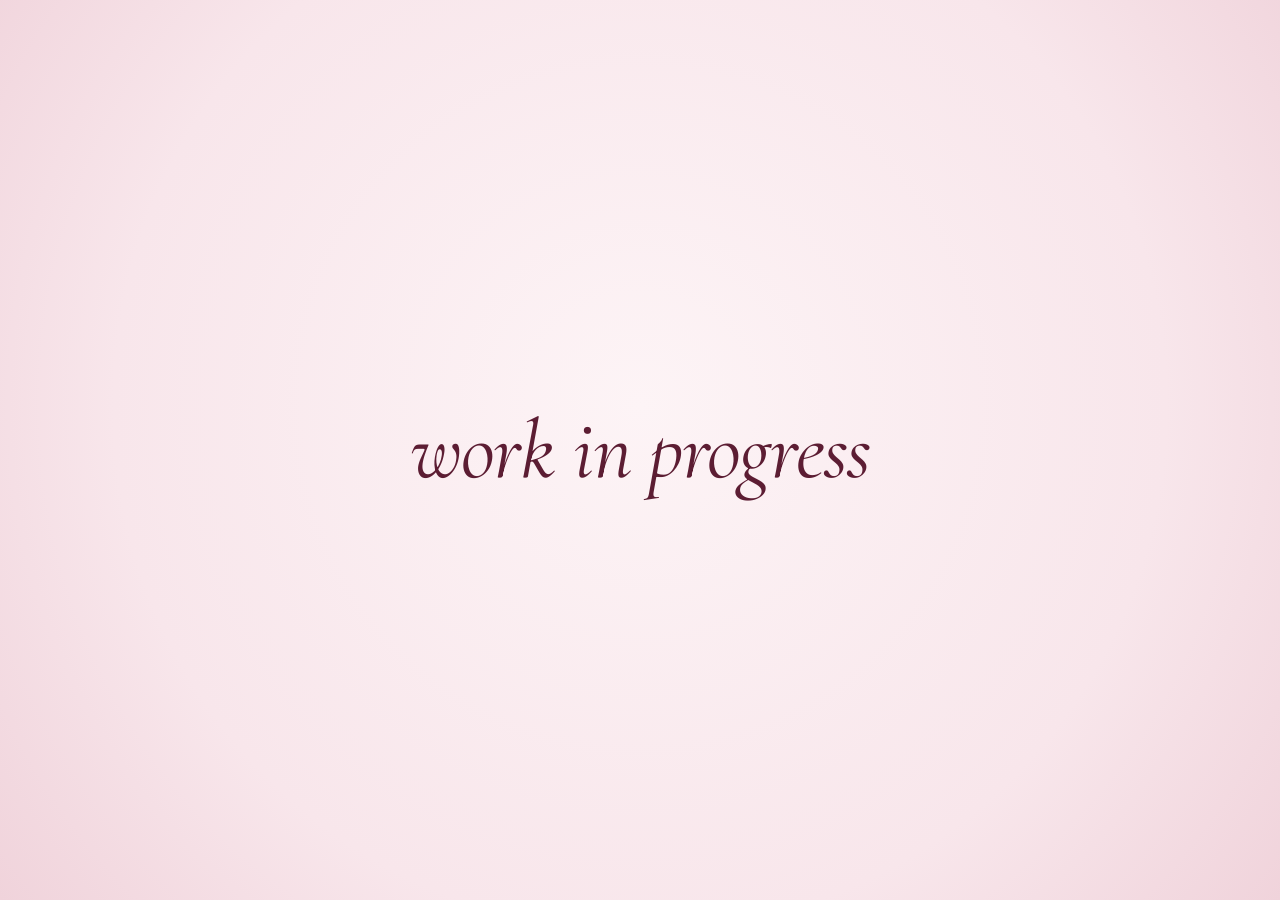
==== commit 4d7f9973: "Simplify page to pure minimalist 'work in progress' text on pink theme" ====
--- a/index.html
+++ b/index.html
@@ -3,107 +3,17 @@
 <head>
   <meta charset="UTF-8">
   <meta name="viewport" content="width=device-width, initial-scale=1.0">
-  <title>Muchukota Shria — Work in Progress</title>
-  <meta name="description" content="Portfolio of Muchukota Shria (wasabi.likes.to.draw) — fine art, watercolours, and biological data science. Currently undergoing curation.">
-  <meta property="og:title" content="Muchukota Shria — Work in Progress">
-  <meta property="og:description" content="Fine art, biological studies, and creative design by Muchukota Shria. Portfolio currently under curation.">
-  <meta property="og:type" content="website">
-  <meta name="theme-color" content="#F7E8EB">
-
+  <title>work in progress</title>
+  <meta name="theme-color" content="#F8E6EB">
   <link rel="icon" type="image/svg+xml" href="/favicon.svg">
   <link rel="preconnect" href="https://fonts.googleapis.com">
   <link rel="preconnect" href="https://fonts.gstatic.com" crossorigin>
-  <link href="https://fonts.googleapis.com/css2?family=Cormorant+Garamond:ital,wght@0,300;0,400;0,500;0,600;1,400;1,500;1,600&family=Plus+Jakarta+Sans:wght@400;500;600&display=swap" rel="stylesheet">
+  <link href="https://fonts.googleapis.com/css2?family=Cormorant+Garamond:ital,wght@1,400;1,500&display=swap" rel="stylesheet">
   <link rel="stylesheet" href="/css/style.css">
 </head>
 <body>
-  <!-- Ambient Rose Glow Background -->
-  <div class="ambient-glow" aria-hidden="true"></div>
-
-  <main class="page-container">
-    <article class="editorial-card">
-      <!-- Top Monomark & Status Row -->
-      <header class="card-header">
-        <div class="artist-monomark">
-          <span class="mono-symbol" aria-hidden="true">✦</span>
-          <span class="mono-name">MUCHUKOTA SHRIA</span>
-        </div>
-
-        <div class="status-pill" role="status" aria-label="Status: Work in progress">
-          <span class="pulse-dot" aria-hidden="true"></span>
-          <span class="status-text">Studio in Progress</span>
-        </div>
-      </header>
-
-      <!-- Center Hero Content -->
-      <div class="hero-block">
-        <p class="section-tag">ARCHIVE UNDER CURATION</p>
-        <h1 class="wip-title">
-          A new space is <br>
-          <em>quietly in the making.</em>
-        </h1>
-        <p class="wip-description">
-          Watercolours, biological studies, and design explorations by
-          <span class="author-name">Muchukota Shria</span> (<a href="https://instagram.com/wasabi.likes.to.draw" target="_blank" rel="noopener" class="handle-link">@wasabi.likes.to.draw</a>).
-          A curated portfolio will be unveiled shortly.
-        </p>
-      </div>
-
-      <!-- Divider Motif -->
-      <div class="ornament-divider" aria-hidden="true">
-        <span class="ornament-line"></span>
-        <span class="ornament-star">✧</span>
-        <span class="ornament-line"></span>
-      </div>
-
-      <!-- Direct Contact & Social Action Cards -->
-      <section class="connect-section" aria-label="Contact and Social Links">
-        <a href="https://instagram.com/wasabi.likes.to.draw" target="_blank" rel="noopener" class="connect-card insta-card">
-          <div class="card-icon" aria-hidden="true">
-            <svg viewBox="0 0 24 24" fill="none" stroke="currentColor" stroke-width="1.75" stroke-linecap="round" stroke-linejoin="round">
-              <rect x="2" y="2" width="20" height="20" rx="5" ry="5"></rect>
-              <path d="M16 11.37A4 4 0 1 1 12.63 8 4 4 0 0 1 16 11.37z"></path>
-              <line x1="17.5" y1="6.5" x2="17.51" y2="6.5"></line>
-            </svg>
-          </div>
-          <div class="card-meta">
-            <span class="card-label">INSTAGRAM</span>
-            <span class="card-value">@wasabi.likes.to.draw</span>
-          </div>
-          <span class="card-arrow" aria-hidden="true">&nearr;</span>
-        </a>
-
-        <div class="connect-card email-card">
-          <a href="mailto:wabi.sabi.gmail@gmail.com" class="card-link" aria-label="Send email to wabi.sabi.gmail@gmail.com">
-            <div class="card-icon" aria-hidden="true">
-              <svg viewBox="0 0 24 24" fill="none" stroke="currentColor" stroke-width="1.75" stroke-linecap="round" stroke-linejoin="round">
-                <rect x="2" y="4" width="20" height="16" rx="2"></rect>
-                <path d="m22 7-8.97 5.7a1.94 1.94 0 0 1-2.06 0L2 7"></path>
-              </svg>
-            </div>
-            <div class="card-meta">
-              <span class="card-label">EMAIL INQUIRIES</span>
-              <span class="card-value">wabi.sabi.gmail@gmail.com</span>
-            </div>
-          </a>
-          <button type="button" class="copy-btn" id="copyBtn" aria-label="Copy email address to clipboard" title="Copy email">
-            <svg viewBox="0 0 24 24" fill="none" stroke="currentColor" stroke-width="1.75" stroke-linecap="round" stroke-linejoin="round" class="copy-icon">
-              <rect x="9" y="9" width="13" height="13" rx="2" ry="2"></rect>
-              <path d="M5 15H4a2 2 0 0 1-2-2V4a2 2 0 0 1 2-2h9a2 2 0 0 1 2 2v1"></path>
-            </svg>
-            <span class="copy-feedback">Copied!</span>
-          </button>
-        </div>
-      </section>
-
-      <!-- Editorial Footer Note -->
-      <footer class="card-footer">
-        <p class="footer-note">Fine Art &amp; Biological Data Science &bull; Available for select collaborations</p>
-        <p class="copyright">&copy; 2026 Muchukota Shria. All rights reserved.</p>
-      </footer>
-    </article>
+  <main class="wip-container">
+    <h1 class="wip-text">work in progress</h1>
   </main>
-
-  <script src="/js/main.js" defer></script>
 </body>
 </html>
--- a/css/style.css
+++ b/css/style.css
@@ -1,496 +1,40 @@
-/* ==========================================================================
-   MUCHUKOTA SHRIA — WORK IN PROGRESS PORTFOLIO
-   Theme: Editorial Blush & Antique Rose
-   Aesthetic: Bespoke, artisanal, high-contrast serif luxury monograph.
-   ========================================================================== */
-
-:root {
-  /* Palette: Haute-Couture Blush & Antique Rose */
-  --bg-page: #FBF4F5;
-  --bg-page-gradient: radial-gradient(circle at 50% 20%, #FFF5F7 0%, #F8E7EA 60%, #F2DBE0 100%);
-  --bg-card: rgba(255, 253, 254, 0.88);
-  --bg-card-border: #E8CAD2;
-  --bg-card-inner: #FCF4F6;
-  
-  --ink-primary: #2B111A;     /* Deep antique plum-black, softer than pure black */
-  --ink-secondary: #6B4753;   /* Dusty rose-charcoal for subtitles & prose */
-  --ink-muted: #9E7482;       /* Delicate rose-mauve for metadata */
-  
-  --rose-accent: #A8385A;     /* Rich Parisian rose for focal points */
-  --rose-accent-hover: #C04369;
-  --rose-pill-bg: #F7E4E9;
-  --rose-pill-border: #E3BCC7;
-  
-  --font-serif: "Cormorant Garamond", Garamond, Georgia, serif;
-  --font-sans: "Plus Jakarta Sans", system-ui, -apple-system, sans-serif;
-  
-  --shadow-editorial: 0 30px 80px -20px rgba(140, 50, 75, 0.15),
-                      0 10px 30px -10px rgba(140, 50, 75, 0.08),
-                      inset 0 1px 0 rgba(255, 255, 255, 0.9);
-}
-
-/* ==========================================================================
-   Base & Reset
-   ========================================================================== */
 *, *::before, *::after {
   box-sizing: border-box;
   margin: 0;
   padding: 0;
 }
 
-html {
-  font-size: 16px;
-  -webkit-text-size-adjust: 100%;
+html, body {
   height: 100%;
+  width: 100%;
 }
 
 body {
-  min-height: 100%;
-  background: var(--bg-page-gradient);
-  background-color: var(--bg-page);
-  color: var(--ink-primary);
-  font-family: var(--font-sans);
-  line-height: 1.5;
-  -webkit-font-smoothing: antialiased;
-  -moz-osx-font-smoothing: grayscale;
+  background-color: #F8EBEF;
+  background: radial-gradient(circle at 50% 45%, #FDF4F6 0%, #F8E6EB 65%, #F0D3DB 100%);
   display: flex;
   align-items: center;
   justify-content: center;
-  position: relative;
-  overflow-x: hidden;
-  padding: 32px 18px;
+  overflow: hidden;
+  -webkit-font-smoothing: antialiased;
+  -moz-osx-font-smoothing: grayscale;
 }
 
-/* Atmospheric Ambient Glow Layer */
-.ambient-glow {
-  position: fixed;
-  inset: 0;
-  pointer-events: none;
-  background: 
-    radial-gradient(circle at 15% 15%, rgba(247, 212, 222, 0.45) 0%, transparent 45%),
-    radial-gradient(circle at 85% 85%, rgba(235, 190, 204, 0.35) 0%, transparent 50%),
-    radial-gradient(circle at 50% 50%, rgba(255, 255, 255, 0.6) 0%, transparent 65%);
-  z-index: 0;
-}
-
-/* Main Container */
-.page-container {
-  position: relative;
-  z-index: 1;
-  width: 100%;
-  max-width: 760px;
-  margin: 0 auto;
-}
-
-/* ==========================================================================
-   Editorial Card Framing
-   ========================================================================== */
-.editorial-card {
-  background: var(--bg-card);
-  backdrop-filter: blur(16px);
-  -webkit-backdrop-filter: blur(16px);
-  border: 1px solid var(--bg-card-border);
-  border-radius: 24px;
-  box-shadow: var(--shadow-editorial);
-  padding: clamp(36px, 6vw, 64px) clamp(24px, 5.5vw, 56px);
-  position: relative;
-  overflow: hidden;
-}
-
-/* Delicate corner accent marks */
-.editorial-card::before,
-.editorial-card::after {
-  content: "";
-  position: absolute;
-  width: 18px;
-  height: 18px;
-  pointer-events: none;
-  opacity: 0.5;
-}
-
-.editorial-card::before {
-  top: 14px;
-  left: 14px;
-  border-top: 1px solid var(--rose-accent);
-  border-left: 1px solid var(--rose-accent);
-}
-
-.editorial-card::after {
-  bottom: 14px;
-  right: 14px;
-  border-bottom: 1px solid var(--rose-accent);
-  border-right: 1px solid var(--rose-accent);
-}
-
-/* ==========================================================================
-   Header: Monomark & Status Pill
-   ========================================================================== */
-.card-header {
-  display: flex;
-  align-items: center;
-  justify-content: space-between;
-  gap: 16px;
-  flex-wrap: wrap;
-  padding-bottom: clamp(28px, 4vw, 40px);
-  border-bottom: 1px dashed rgba(220, 180, 192, 0.55);
-}
-
-.artist-monomark {
-  display: inline-flex;
-  align-items: center;
-  gap: 9px;
-  font-family: var(--font-sans);
-  font-size: 11.5px;
-  font-weight: 600;
-  letter-spacing: 0.22em;
-  text-transform: uppercase;
-  color: var(--ink-secondary);
-}
-
-.mono-symbol {
-  color: var(--rose-accent);
-  font-size: 13px;
-  line-height: 1;
-}
-
-/* Soft Live Status Pill */
-.status-pill {
-  display: inline-flex;
-  align-items: center;
-  gap: 8px;
-  background-color: var(--rose-pill-bg);
-  border: 1px solid var(--rose-pill-border);
-  padding: 6px 14px;
-  border-radius: 9999px;
-}
-
-.pulse-dot {
-  width: 7px;
-  height: 7px;
-  border-radius: 50%;
-  background-color: var(--rose-accent);
-  box-shadow: 0 0 0 0 rgba(168, 56, 90, 0.45);
-  animation: gentlePulse 2.4s infinite ease-in-out;
-}
-
-@keyframes gentlePulse {
-  0% {
-    transform: scale(0.95);
-    box-shadow: 0 0 0 0 rgba(168, 56, 90, 0.45);
-  }
-  70% {
-    transform: scale(1);
-    box-shadow: 0 0 0 6px rgba(168, 56, 90, 0);
-  }
-  100% {
-    transform: scale(0.95);
-    box-shadow: 0 0 0 0 rgba(168, 56, 90, 0);
-  }
-}
-
-.status-text {
-  font-family: var(--font-sans);
-  font-size: 11.5px;
-  font-weight: 500;
-  letter-spacing: 0.08em;
-  color: var(--rose-accent);
-  text-transform: uppercase;
-}
-
-/* ==========================================================================
-   Center Hero Block
-   ========================================================================== */
-.hero-block {
-  text-align: center;
-  padding: clamp(32px, 5vw, 48px) 0 clamp(28px, 4vw, 40px);
-}
-
-.section-tag {
-  font-family: var(--font-sans);
-  font-size: 11px;
-  font-weight: 600;
-  letter-spacing: 0.24em;
-  text-transform: uppercase;
-  color: var(--ink-muted);
-  margin-bottom: 16px;
-}
-
-.wip-title {
-  font-family: var(--font-serif);
-  font-size: clamp(34px, 5.6vw, 56px);
-  font-weight: 400;
-  line-height: 1.15;
-  letter-spacing: -0.015em;
-  color: var(--ink-primary);
-  margin-bottom: 22px;
-}
-
-.wip-title em {
-  font-style: italic;
-  font-weight: 500;
-  color: var(--rose-accent);
-}
-
-.wip-description {
-  font-family: var(--font-serif);
-  font-size: clamp(17px, 2.3vw, 21px);
-  font-weight: 400;
-  line-height: 1.6;
-  color: var(--ink-secondary);
-  max-width: 580px;
-  margin: 0 auto;
-}
-
-.author-name {
-  color: var(--ink-primary);
-  font-weight: 600;
-}
-
-.handle-link {
-  color: var(--rose-accent);
-  text-decoration: underline;
-  text-underline-offset: 3px;
-  text-decoration-thickness: 1px;
-  transition: color 0.2s ease;
-}
-
-.handle-link:hover {
-  color: var(--rose-accent-hover);
-}
-
-/* Ornament Divider */
-.ornament-divider {
+.wip-container {
   display: flex;
   align-items: center;
   justify-content: center;
-  gap: 16px;
-  margin: 6px 0 clamp(24px, 4vw, 36px);
+  text-align: center;
+  padding: 32px 20px;
 }
 
-.ornament-line {
-  flex: 1;
-  max-width: 120px;
-  height: 1px;
-  background: linear-gradient(to right, transparent, var(--bg-card-border), transparent);
+.wip-text {
+  font-family: "Cormorant Garamond", Garamond, Georgia, serif;
+  font-size: clamp(38px, 7.5vw, 84px);
+  font-style: italic;
+  font-weight: 400;
+  letter-spacing: -0.015em;
+  line-height: 1.15;
+  color: #5C1D33;
+  user-select: none;
 }
-
-.ornament-star {
-  color: var(--rose-accent);
-  font-size: 14px;
-  opacity: 0.7;
-}
-
-/* ==========================================================================
-   Connect & Contact Action Cards
-   ========================================================================== */
-.connect-section {
-  display: grid;
-  grid-template-columns: repeat(auto-fit, minmax(260px, 1fr));
-  gap: 14px;
-  margin-bottom: clamp(32px, 5vw, 44px);
-}
-
-.connect-card {
-  background-color: var(--bg-card-inner);
-  border: 1px solid rgba(220, 180, 192, 0.45);
-  border-radius: 16px;
-  padding: 16px 20px;
-  display: flex;
-  align-items: center;
-  gap: 14px;
-  text-decoration: none;
-  color: inherit;
-  transition: transform 0.25s cubic-bezier(0.2, 0.8, 0.2, 1),
-              box-shadow 0.25s cubic-bezier(0.2, 0.8, 0.2, 1),
-              border-color 0.25s ease;
-  position: relative;
-}
-
-.connect-card:hover {
-  transform: translateY(-2px);
-  border-color: var(--rose-pill-border);
-  box-shadow: 0 10px 24px -6px rgba(160, 60, 90, 0.12);
-}
-
-.card-icon {
-  width: 40px;
-  height: 40px;
-  border-radius: 12px;
-  background-color: #FFFFFF;
-  border: 1px solid rgba(225, 185, 197, 0.5);
-  display: flex;
-  align-items: center;
-  justify-content: center;
-  color: var(--rose-accent);
-  flex-shrink: 0;
-  transition: background-color 0.2s, color 0.2s;
-}
-
-.card-icon svg {
-  width: 20px;
-  height: 20px;
-}
-
-.connect-card:hover .card-icon {
-  background-color: var(--rose-accent);
-  color: #FFFFFF;
-}
-
-.card-meta {
-  display: flex;
-  flex-direction: column;
-  gap: 2px;
-  flex-grow: 1;
-  min-width: 0;
-}
-
-.card-label {
-  font-family: var(--font-sans);
-  font-size: 10px;
-  font-weight: 600;
-  letter-spacing: 0.18em;
-  color: var(--ink-muted);
-  text-transform: uppercase;
-}
-
-.card-value {
-  font-family: var(--font-sans);
-  font-size: 13.5px;
-  font-weight: 500;
-  color: var(--ink-primary);
-  white-space: nowrap;
-  overflow: hidden;
-  text-overflow: ellipsis;
-}
-
-.card-arrow {
-  color: var(--ink-muted);
-  font-size: 18px;
-  line-height: 1;
-  transition: transform 0.2s ease, color 0.2s ease;
-}
-
-.connect-card:hover .card-arrow {
-  transform: translate(2px, -2px);
-  color: var(--rose-accent);
-}
-
-/* Email Card with Copy Action */
-.email-card {
-  padding: 0;
-}
-
-.card-link {
-  display: flex;
-  align-items: center;
-  gap: 14px;
-  padding: 16px 12px 16px 20px;
-  text-decoration: none;
-  color: inherit;
-  flex-grow: 1;
-  min-width: 0;
-}
-
-.copy-btn {
-  background: none;
-  border: none;
-  border-left: 1px solid rgba(220, 180, 192, 0.4);
-  color: var(--ink-muted);
-  cursor: pointer;
-  padding: 18px 16px;
-  display: flex;
-  align-items: center;
-  justify-content: center;
-  position: relative;
-  transition: color 0.2s, background-color 0.2s;
-}
-
-.copy-btn:hover {
-  color: var(--rose-accent);
-  background-color: rgba(247, 228, 233, 0.5);
-}
-
-.copy-icon {
-  width: 17px;
-  height: 17px;
-}
-
-.copy-feedback {
-  position: absolute;
-  top: -28px;
-  right: 6px;
-  background-color: var(--rose-accent);
-  color: #FFFFFF;
-  font-family: var(--font-sans);
-  font-size: 10.5px;
-  font-weight: 600;
-  letter-spacing: 0.05em;
-  padding: 4px 8px;
-  border-radius: 6px;
-  box-shadow: 0 4px 12px rgba(160, 60, 90, 0.25);
-  opacity: 0;
-  pointer-events: none;
-  transform: translateY(4px);
-  transition: opacity 0.2s ease, transform 0.2s ease;
-  white-space: nowrap;
-}
-
-.copy-feedback.active {
-  opacity: 1;
-  transform: translateY(0);
-}
-
-/* ==========================================================================
-   Editorial Footer
-   ========================================================================== */
-.card-footer {
-  text-align: center;
-  padding-top: 24px;
-  border-top: 1px dashed rgba(220, 180, 192, 0.5);
-  display: flex;
-  flex-direction: column;
-  gap: 6px;
-}
-
-.footer-note {
-  font-family: var(--font-serif);
-  font-size: 15px;
-  font-style: italic;
-  color: var(--ink-secondary);
-}
-
-.copyright {
-  font-family: var(--font-sans);
-  font-size: 11px;
-  letter-spacing: 0.06em;
-  color: var(--ink-muted);
-}
-
-/* ==========================================================================
-   Mobile Fine-Tuning (< 540px)
-   ========================================================================== */
-@media (max-width: 540px) {
-  body {
-    padding: 16px 12px;
-  }
-
-  .editorial-card {
-    border-radius: 18px;
-    padding: 32px 20px;
-  }
-
-  .card-header {
-    flex-direction: column;
-    align-items: center;
-    gap: 12px;
-  }
-
-  .connect-section {
-    grid-template-columns: 1fr;
-    gap: 10px;
-  }
-
-  .card-value {
-    font-size: 12.5px;
-  }
-}
